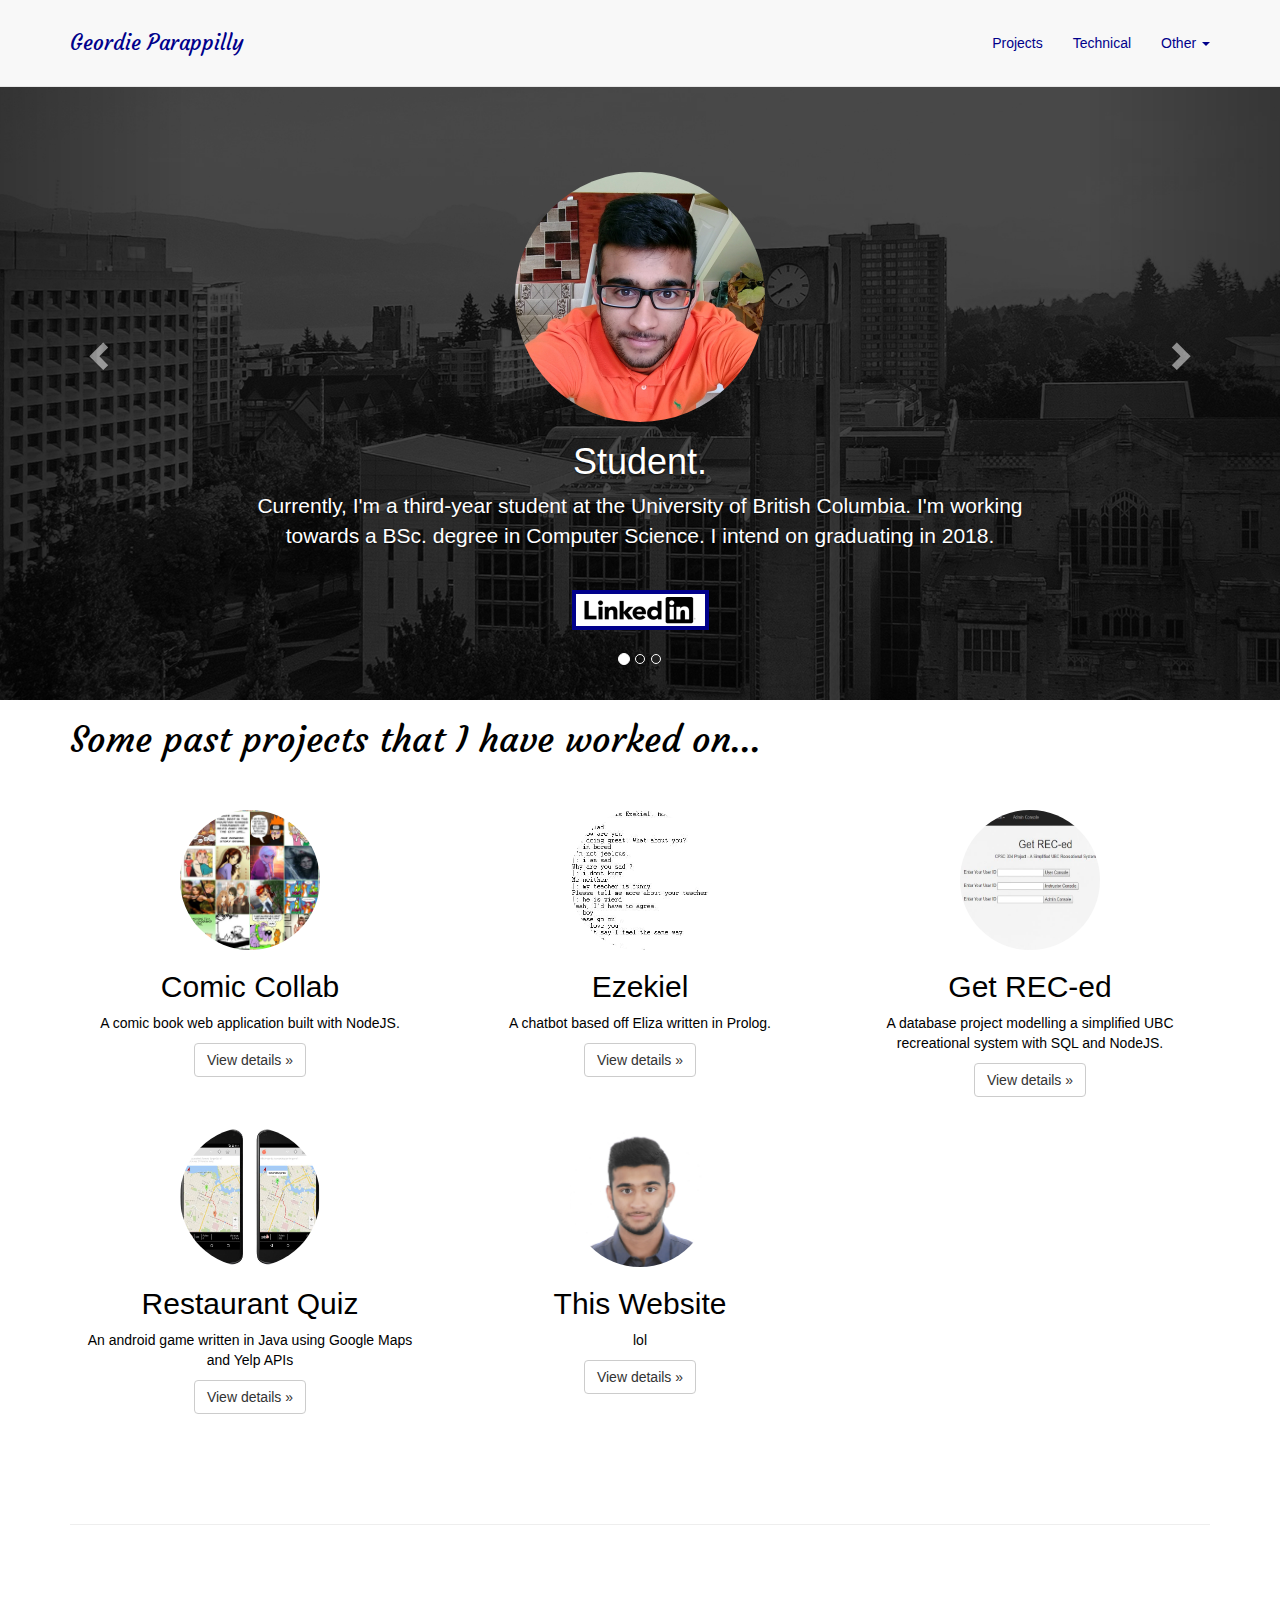
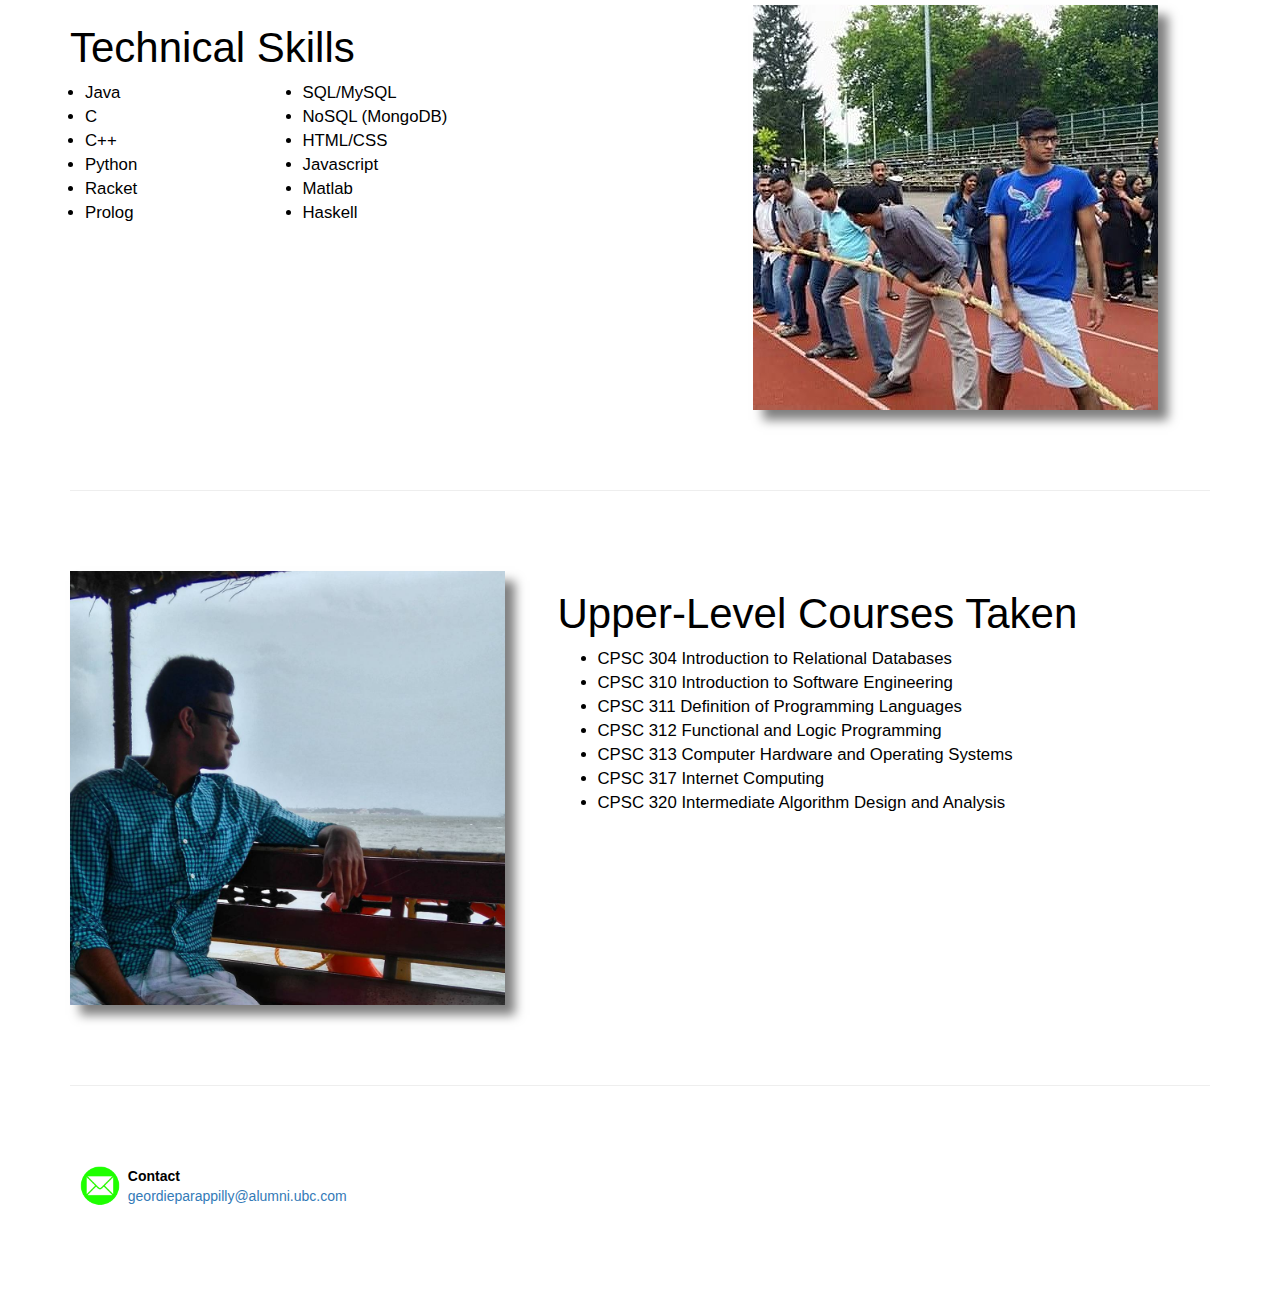
==== index.html @ 0adcd452 "done" ====
<!DOCTYPE html>
<html lang="en">

<head>
  <meta charset="utf-8">
  <meta http-equiv="X-UA-Compatible" content="IE=edge">
  <meta name="viewport" content="width=device-width, initial-scale=1">
  <!-- The above 3 meta tags *must* come first in the head; any other head content must come *after* these tags -->
  <meta name="description" content="">
  <meta name="author" content="">
  <link rel="icon" href="pictures/untitled.ico">

  <!--fonts-->
  <link href="https://fonts.googleapis.com/css?family=Courgette" rel="stylesheet">

  <title>Geordie Parappilly</title>

  <!-- Bootstrap core CSS -->
  <link href="css/bootstrap.min.css" rel="stylesheet">


  <!-- IE10 viewport hack for Surface/desktop Windows 8 bug -->
  <link href="css/ie10-viewport-bug-workaround.css" rel="stylesheet">

  <!-- HTML5 shim and Respond.js for IE8 support of HTML5 elements and media queries -->
  <!--[if lt IE 9]>
      <script src="https://oss.maxcdn.com/html5shiv/3.7.3/html5shiv.min.js"></script>
      <script src="https://oss.maxcdn.com/respond/1.4.2/respond.min.js"></script>
    <![endif]-->

  <!-- Custom styles for this template -->
  <link href="carousel.css" rel="stylesheet">

  <!-- Custom CSS scrolling-->
  <link href="css/scrolling-nav.css" rel="stylesheet">


</head>
<!-- NAVBAR
================================================== -->

<body id="page-top" data-spy="scroll" data-target=".navbar-fixed-top">

  <nav class="navbar navbar-default navbar-fixed-top" role="navigation">
    <div class="container">
      <div class="navbar-header page-scroll">
        <button type="button" class="navbar-toggle" data-toggle="collapse" data-target=".navbar-ex1-collapse">
        <span class="icon-bar"></span>
        <span class="icon-bar"></span>
        <span class="icon-bar"></span> 
      </button>
        <a class="navbar-brand page-scroll" href="#page-top" style="font-size: 1.5em; color: #00008B;font-family: 'Courgette', cursive;">Geordie Parappilly</a>
      </div>

      <!-- Collect the nav links, forms, and other content for toggling -->
      <div class="collapse navbar-collapse navbar-ex1-collapse" id="myNavbar">
        <ul class="nav navbar-nav navbar-right">
          <!-- Hidden li included to remove active class from about link when scrolled up past about section -->
          <li class="hidden">
            <a class="page-scroll" href="#page-top"></a>
          </li>

          <li><a style="color: #00008B;" class="page-scroll" href="#projects">Projects</a></li>
          <li><a style="color: #00008B;" class="page-scroll" href="#technical">Technical</a></li>
          <!--<li><a class="page-scroll" href="#contact">Contact</a></li>-->
          <li class="dropdown">
            <a href="#" style="color: #00008B;" class="dropdown-toggle" data-toggle="dropdown" role="button" aria-haspopup="true" aria-expanded="false">Other <span class="caret"></span></a>
            <ul class="dropdown-menu">
              <li><a href="blog.html">Blog</a></li>
              <li><a href="blog.html">Gallery</a></li>
            </ul>
          </li>
        </ul>
      </div>
    </div>
  </nav>




  <!-- Carousel
    ================================================== -->
  <div id="myCarousel" class="carousel slide" data-ride="carousel" data-interval="10000">
    <!-- Indicators -->
    <ol class="carousel-indicators">
      <li data-target="#myCarousel" data-slide-to="0" class="active"></li>
      <li data-target="#myCarousel" data-slide-to="1"></li>
      <li data-target="#myCarousel" data-slide-to="2"></li>
    </ol>
    <div class="carousel-inner" role="listbox">
      <div class="item active">
        <img class="first-slide" src="pictures/ubc.jpg" alt="First slide" style="width: 100%; height: auto;">
        <div class="container">
          <div class="carousel-caption">
            <img class="img-circle" src="pictures/geordie.jpg"  width="250" height="250">
            <h1>Student.</h1>
            <p> Currently, I'm a third-year student at the University of British Columbia. I'm working towards a BSc. degree
              in Computer Science. I intend on graduating in 2018.</p>
            <br>
            <p>
              <a href="https://ca.linkedin.com/pub/geordie-parappilly/66/46/41">

                <img src="pictures/linkedin.png" width="auto" height="40" border="0" style="border: 4px solid #00008B;" alt="View Geordie Parappilly's profile on LinkedIn">

              </a>
            </p>
          </div>
        </div>
      </div>
      <div class="item">
        <img class="second-slide" src="pictures/programming.jpg" alt="Second slide" style="width: auto; height: auto;">
        <div class="container">
          <div class="carousel-caption">
            <img class="img-circle" src="pictures/geordie1.jpg"  width="250" height="250">
            <h1>Developer</h1>
            <p>As a major in Computer Science, I love to solve problems through code. I enjoy the many challenges and obstacles
              that come with programming.
            </p>
            <br>
            <p>
              <a href="https://github.com/gparappilly" role="button">
                <img src="pictures/GitHub_Logo.png" width="auto" height="40" style="border: 4px solid #00008B;">
              </a>
            </p>
          </div>
        </div>
      </div>
      <div class="item">
        <img class="third-slide" src="pictures/blackmamba.jpg" alt="Third slide" style="width: auto; height: auto;">
        <div class="container">
          <div class="carousel-caption">
            <img class="img-circle" src="pictures/snowboard.jpg"  width="250" height="250">
            <h1>Sports Fanatic.</h1>
            <p>I enjoy sports. Period. Whether it be kicking a ball on the field, playing fantasy basketball or even staying
              up late night to watch cricket, I gain a real sense of enjoyment from all types of competition. If you ever
              need someone to join your fantasy pool or your rec-team, don't hesitate to contact me. (Note: I might take
              your money in fantasy).
            </p>
            <br>
          </div>
        </div>
      </div>
    </div>
    <a class="left carousel-control" href="#myCarousel" role="button" data-slide="prev">
      <span class="glyphicon glyphicon-chevron-left" aria-hidden="true"></span>
      <span class="sr-only">Previous</span>
    </a>
    <a class="right carousel-control" href="#myCarousel" role="button" data-slide="next">
      <span class="glyphicon glyphicon-chevron-right" aria-hidden="true"></span>
      <span class="sr-only">Next</span>
    </a>
  </div>
  <!-- /.carousel -->


  <!-- Marketing messaging and featurettes
    ================================================== -->
  <!-- Wrap the rest of the page in another container to center all the content. -->
  <div class="container marketing">

    <section id="projects" class="projects-section">
      <h1 style="font-family: 'Courgette';">Some past projects that I have worked on... </h1>
      <br><br>
      <!-- Three columns of text below the carousel -->
      <div class="row">
        <div class="col-lg-4 col-md-4">
          <a href="http://comiccollab.heroku.com/"><img class="img-circle" src="pictures/comiccollab.jpg" width="140" height="140"></a>
          <h2>Comic Collab</h2>
          <p>A comic book web application built with NodeJS.</p>
          <p><a class="btn btn-default" href="https://github.com/gparappilly/Comic-Collab" role="button">View details &raquo;</a></p>
        </div>
        <!-- /.col-lg-4 -->
        <div class="col-lg-4 col-md-4">
          <img class="img-circle" src="pictures/ezekiel.jpg" width="140" height="140">
          <h2>Ezekiel</h2>
          <p>A chatbot based off Eliza written in Prolog.</p>
          <p><a class="btn btn-default" href="https://github.com/gparappilly/ezekiel" role="button">View details &raquo;</a></p>
        </div>
        <!-- /.col-lg-4 -->
        <div class="col-lg-4 col-md-4">
          <a href="http://cpsc304.herokuapp.com/"><img class="img-circle" src="pictures/cpsc304.jpg" width="140" height="140"></a>
          <h2>Get REC-ed</h2>
          <p>A database project modelling a simplified UBC recreational system with SQL and NodeJS. </p>
          <p><a class="btn btn-default" href="https://github.com/gparappilly/CPSC304Project" role="button">View details &raquo;</a></p>
        </div>
        <!-- /.col-lg-4 -->
      </div>

      <!-- second row -->
      <div class="row">
        <div class="col-lg-4 col-md-4">
          <img class="img-circle" src="pictures/restaurantquiz.jpg" width="140" height="140">
          <h2>Restaurant Quiz</h2>
          <p>An android game written in Java using Google Maps and Yelp APIs</p>
          <p><a class="btn btn-default" href="https://github.com/gparappilly/RestaurantQuiz" role="button">View details &raquo;</a></p>
        </div>
        <!-- /.col-lg-4 -->
        <div class="col-lg-4 col-md-4">
          <a href="#"><img class="img-circle" src="pictures/squareportrait.jpeg" width="140" height="140"></a>
          <h2>This Website</h2>
          <p>lol</p>
          <p><a class="btn btn-default" href="https://github.com/gparappilly/gparappilly.github.io" role="button">View details &raquo;</a></p>
        </div>
      </div>
      <!-- /.row -->
    </section>
    <!-- START THE FEATURETTES -->
    <section id="technical" class="technical-section">
      <hr class="featurette-divider">


      <div class="row featurette">
        <div class="col-md-7">
          <h2 style="font-size: 3em;">Technical Skills</h2>
          <div class="col-md-4" <ul style="font-size: 1.2em;">
            <li>Java</li>
            <li>C</li>
            <li>C++</li>
            <li>Python</li>
            <li>Racket</li>
            <li>Prolog</li>
            </ul>
          </div>
          <div class="col-md-4" <ul style="font-size: 1.2em;">
            <li>SQL/MySQL</li>
            <li>NoSQL (MongoDB)</li>
            <li>HTML/CSS</li>
            <li>Javascript</li>
            <li>Matlab</li>
            <li>Haskell</li>
            </ul>
          </div>
        </div>
        <div class="col-md-5">
          <img src="pictures/vadamvali.jpg" style="max-width:95%; box-shadow: 10px 10px 10px 0px rgba(0,0,0,0.5);">
        </div>
      </div>

      <hr class="featurette-divider">

      <div class="row featurette">
        <div class="col-md-7 col-md-push-5">
          <h2 style="font-size: 3em;">Upper-Level Courses Taken</h2>

          <ul style="font-size: 1.2em;">
            <li>CPSC 304 Introduction to Relational Databases</li>
            <li>CPSC 310 Introduction to Software Engineering</li>
            <li>CPSC 311 Definition of Programming Languages</li>
            <li>CPSC 312 Functional and Logic Programming</li>
            <li>CPSC 313 Computer Hardware and Operating Systems</li>
            <li>CPSC 317 Internet Computing</li>
            <li>CPSC 320 Intermediate Algorithm Design and Analysis</li>
          </ul>

        </div>
        <div class="col-md-5 col-md-pull-7">
          <img src="pictures/boatcruise.jpg" style="max-width:95%; box-shadow: 10px 10px 10px 0px rgba(0,0,0,0.5);">
        </div>
      </div>
    </section>


    <hr class="featurette-divider">

    <!--
    <section id="contact">
      <div class="row featurette">
        <div class="col-md-7">
          <h2 style="font-size: 3.5em;">Contact <span class="text-muted"></span></h2>
          <p class="lead">geordie.p@hotmail.com</p>
          <p class="lead">(778) 388-9598</p>

        </div>
        <div class="col-md-5">
          <img src="pictures/views.jpg" width="400">
        </div>
      </div>

      <hr class="featurette-divider">
    </section>

-->
    <!-- /END THE FEATURETTES -->


    <!-- FOOTER -->
    <footer>
      <p><img src="pictures/email.png" width="40" style="float: left;margin: 0 0 10px 10px;"><b>&nbsp Contact</b><br />
        &nbsp&nbsp<a href="mailto:geordieparappilly@alumni.ubc.com">geordieparappilly@alumni.ubc.com</a></p>


      <br>
      <br>
      <br>
      <br>
    </footer>

  </div>
  <!-- /.container -->


  <!-- Bootstrap core JavaScript
    ================================================== -->
  <!-- Placed at the end of the document so the pages load faster -->
  <script src="https://ajax.googleapis.com/ajax/libs/jquery/1.12.4/jquery.min.js"></script>
  <script>window.jQuery || document.write('<script src="../../assets/js/vendor/jquery.min.js"><\/script>')</script>
  <script src="js/bootstrap.min.js"></script>
  <!-- Just to make our placeholder images work. Don't actually copy the next line! -->
  <script src="js/holder.min.js"></script>
  <!-- IE10 viewport hack for Surface/desktop Windows 8 bug -->
  <script src="../../assets/js/ie10-viewport-bug-workaround.js"></script>

  <!-- jQuery -->
  <script src="js/jquery.js"></script>
  <!-- Scrolling Nav JavaScript -->
  <script src="js/jquery.easing.min.js"></script>
  <script src="js/scrolling-nav.js"></script>

</body>

</html>
---- css/ie10-viewport-bug-workaround.css ----
/*!
 * IE10 viewport hack for Surface/desktop Windows 8 bug
 * Copyright 2014-2015 Twitter, Inc.
 * Licensed under MIT (https://github.com/twbs/bootstrap/blob/master/LICENSE)
 */

/*
 * See the Getting Started docs for more information:
 * http://getbootstrap.com/getting-started/#support-ie10-width
 */
@-ms-viewport     { width: device-width; }
@-o-viewport      { width: device-width; }
@viewport         { width: device-width; }
---- carousel.css ----
/* GLOBAL STYLES
-------------------------------------------------- */
/* Padding below the footer and lighter body text */

body {
  padding-bottom: 40px;
  color: #000000;
}


/* CUSTOMIZE THE NAVBAR
-------------------------------------------------- */

/* Special class on .container surrounding .navbar, used for positioning it into place. */
.navbar-wrapper {
  position: absolute;
  top: 0;
  right: 0;
  left: 0;
  z-index: 20;
}

/* Flip around the padding for proper display in narrow viewports */
.navbar-wrapper > .container {
  padding-right: 0;
  padding-left: 0;
}
.navbar-wrapper .navbar {
  padding-right: 15px;
  padding-left: 15px;
}
.navbar-wrapper .navbar .container {
  width: auto;
}


/* CUSTOMIZE THE CAROUSEL
-------------------------------------------------- */

/* Carousel base class */
.carousel {
  height: 700px;
  margin-bottom: 0px;
}
/* Since positioning the image, we need to help out the caption */
.carousel-caption {
  z-index: 10;
}

/* Declare heights because of positioning of img element */
.carousel .item {
  height: 700px;
  background-color: #000000;
}
.carousel-inner > .item > img {
  position: absolute;
  top: 0;
  left: 0;
  min-width: 100%;
  height: 500px;
}


/* MARKETING CONTENT
-------------------------------------------------- */

/* Center align the text within the three columns below the carousel */
.marketing .col-lg-4 {
  margin-bottom: 20px;
  text-align: center;
}
.marketing h2 {
  font-weight: normal;
}
.marketing .col-lg-4 p {
  margin-right: 10px;
  margin-left: 10px;
}


/* Featurettes
------------------------- */

.featurette-divider {
  margin: 80px 0; /* Space out the Bootstrap <hr> more */
}

/* Thin out the marketing headings */
.featurette-heading {
  font-weight: 300;
  line-height: 1;
  letter-spacing: -1px;
}


/* RESPONSIVE CSS
-------------------------------------------------- */

@media (min-width: 768px) {
  /* Navbar positioning foo */
  .navbar-wrapper {
    margin-top: 20px;
  }
  .navbar-wrapper .container {
    padding-right: 15px;
    padding-left: 15px;
  }
  .navbar-wrapper .navbar {
    padding-right: 0;
    padding-left: 0;
  }

  /* The navbar becomes detached from the top, so we round the corners */
  .navbar-wrapper .navbar {
    border-radius: 4px;
  }

  /* Bump up size of carousel content */
  .carousel-caption p {
    margin-bottom: 20px;
    font-size: 21px;
    line-height: 1.4;
  }

  .featurette-heading {
    font-size: 50px;
  }
}

@media (min-width: 992px) {
  .featurette-heading {
    margin-top: 120px;
  }
}
---- css/scrolling-nav.css ----
/*!
 * Start Bootstrap - Scrolling Nav (http://startbootstrap.com/)
 * Copyright 2013-2016 Start Bootstrap
 * Licensed under MIT (https://github.com/BlackrockDigital/startbootstrap/blob/gh-pages/LICENSE)
 */

body {
    width: 100%;
    height: 100%;
}

html {
    width: 100%;
    height: 100%;
}

@media(min-width:767px) {
    .navbar {
        padding: 18px 0;
        -webkit-transition: background .5s ease-in-out,padding .5s ease-in-out;
        -moz-transition: background .5s ease-in-out,padding .5s ease-in-out;
        transition: background .5s ease-in-out,padding .5s ease-in-out;
    }

    .top-nav-collapse {
        padding: 0;
    }
}

/* Demo Sections - You can use these as guides or delete them - the scroller will work with any sort of height, fixed, undefined, or percentage based.
The padding is very important to make sure the scrollspy picks up the right area when scrolled to. Adjust the margin and padding of sections and children 
of those sections to manage the look and feel of the site. */

.intro-section {
    height: 100%;
    padding-top: 150px;
    text-align: center;
    background: #fff;
}

.about-section {
    height: 100%;
    padding-top: 150px;
    text-align: center;
    background: #eee;
}

.services-section {
    height: 100%;
    padding-top: 150px;
    text-align: center;
    background: #fff;
}

.contact-section {
    height: 100%;
    padding-top: 150px;
    text-align: center;
    background: #eee;
}
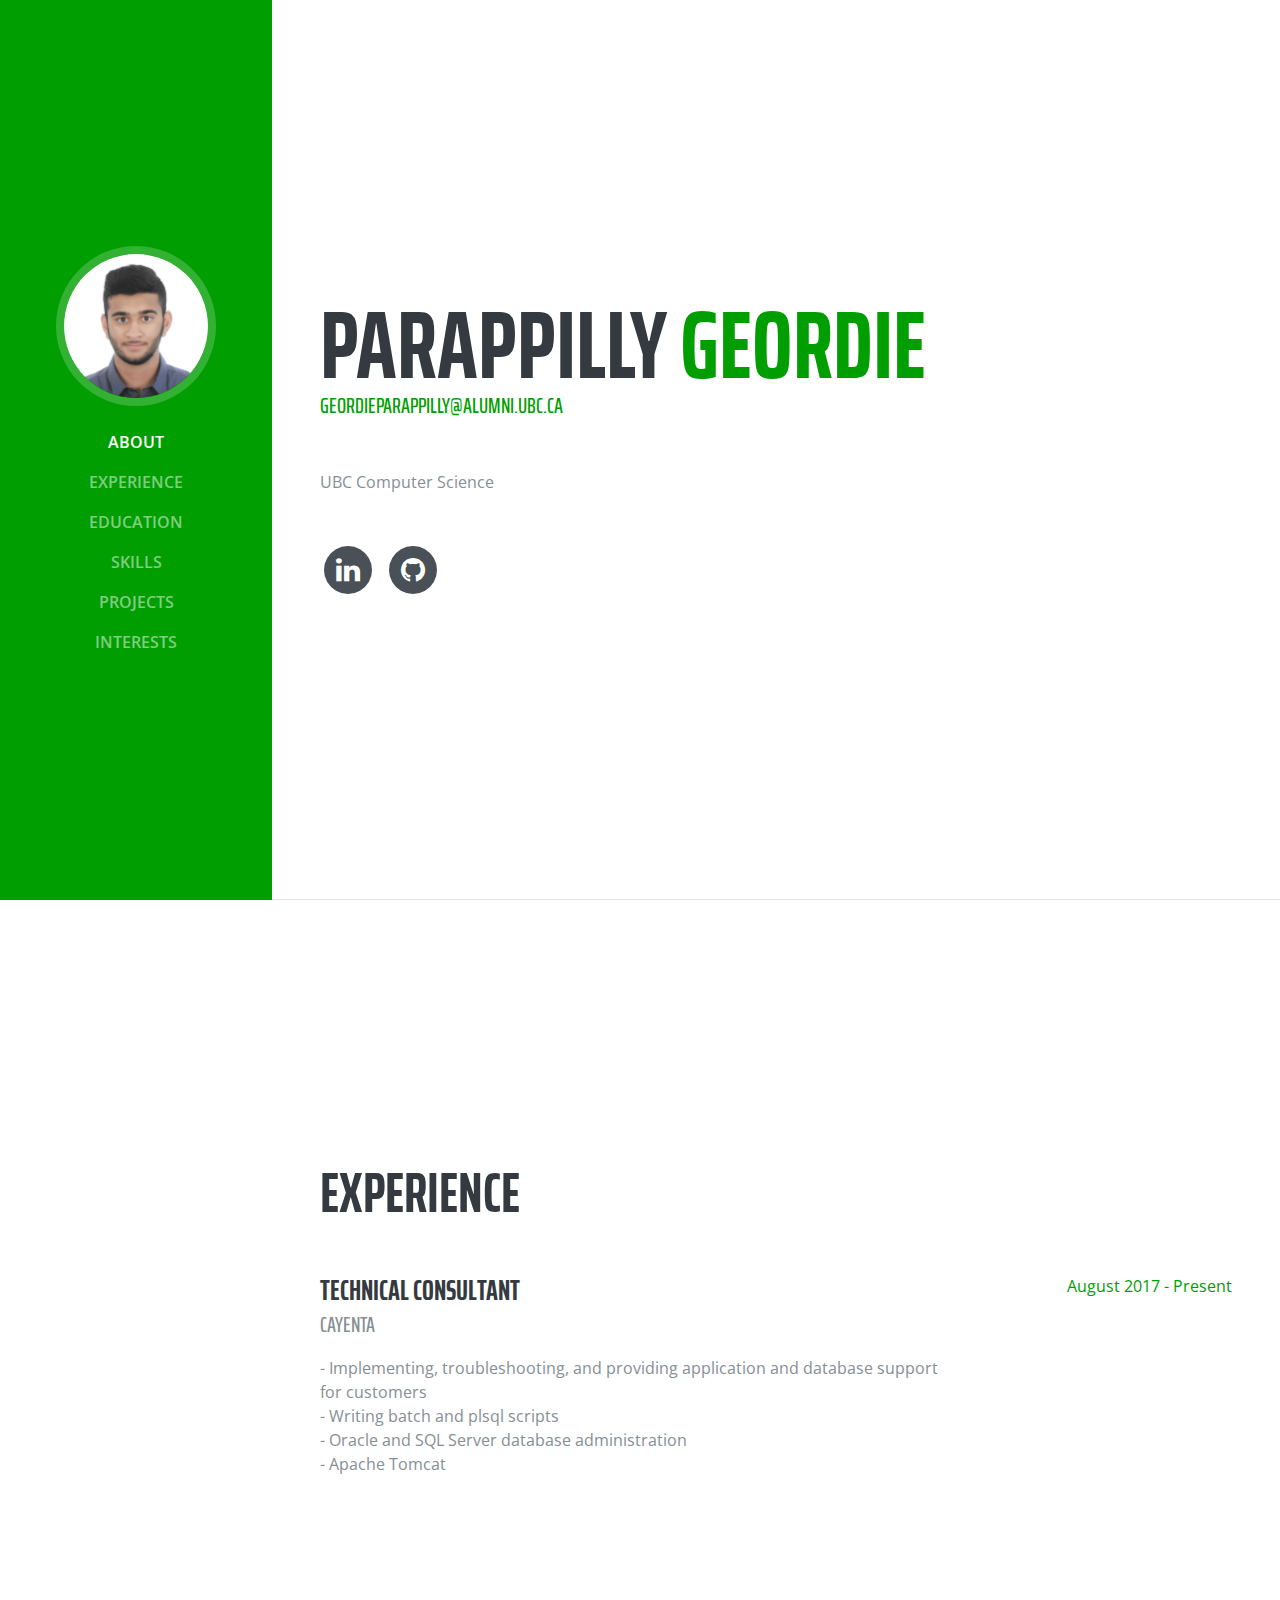
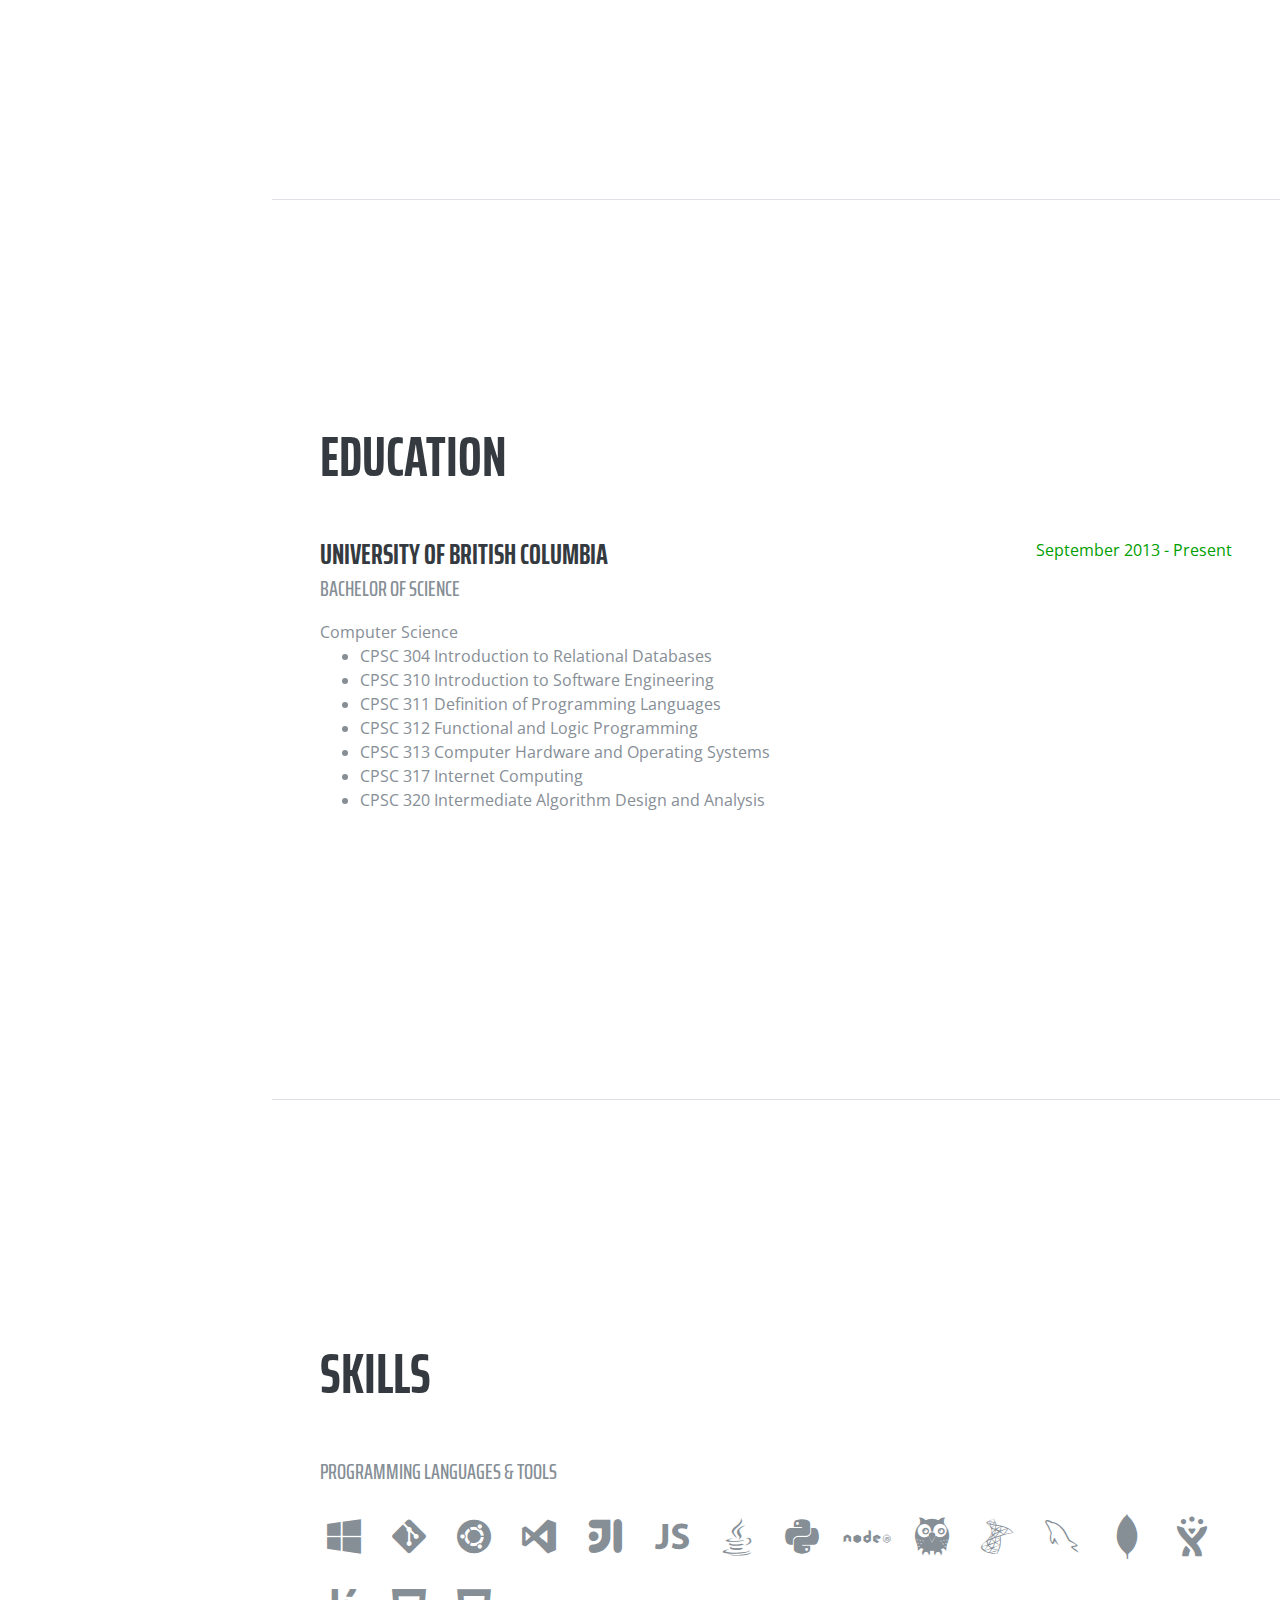
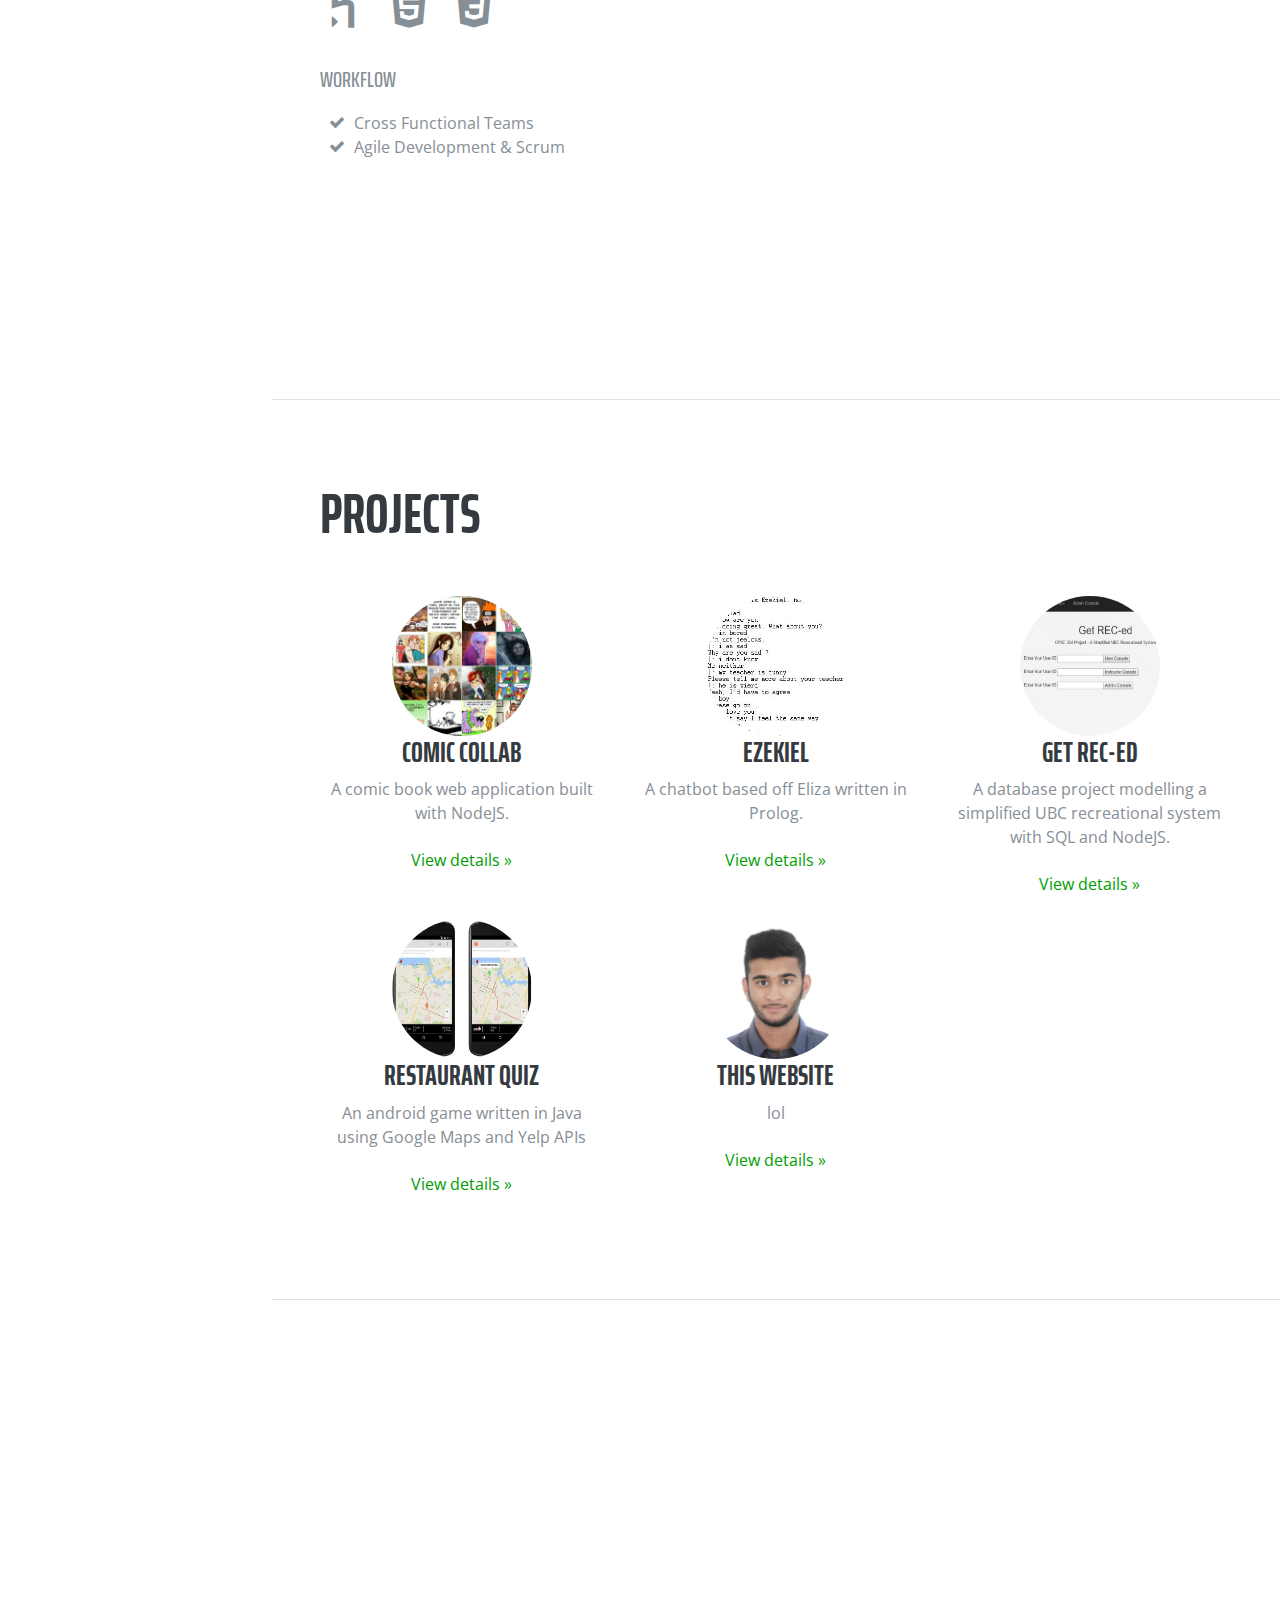
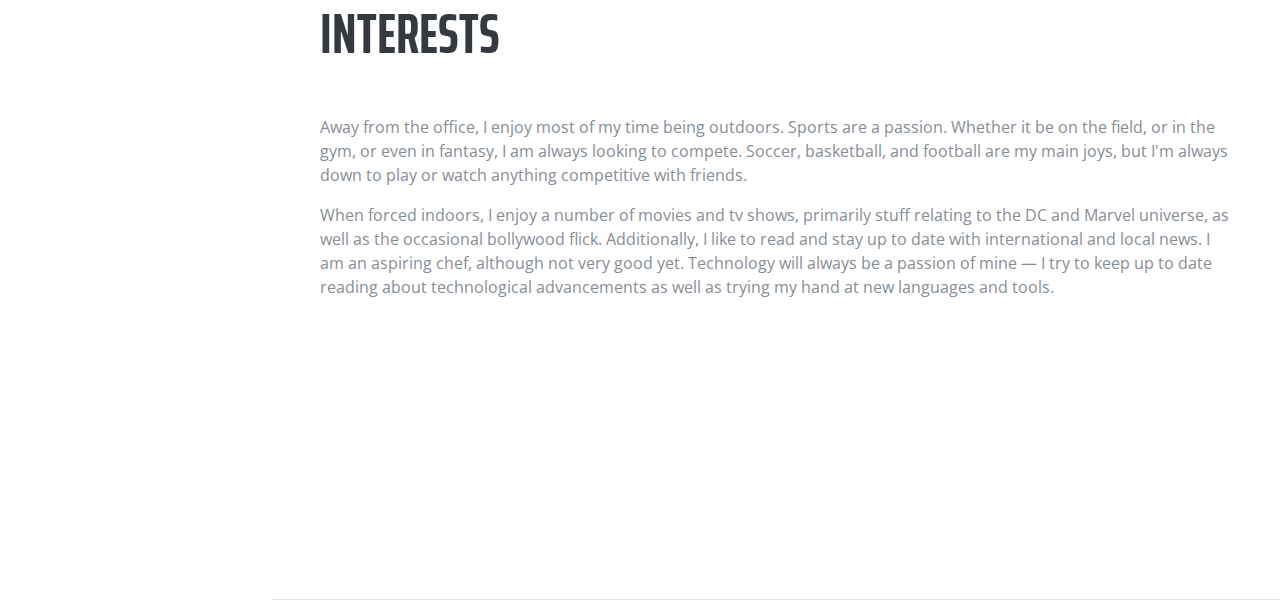
==== commit 06b3a87e: "test" ====
--- a/index.html
+++ b/index.html
@@ -1,321 +1,287 @@
 <!DOCTYPE html>
 <html lang="en">
 
-<head>
-  <meta charset="utf-8">
-  <meta http-equiv="X-UA-Compatible" content="IE=edge">
-  <meta name="viewport" content="width=device-width, initial-scale=1">
-  <!-- The above 3 meta tags *must* come first in the head; any other head content must come *after* these tags -->
-  <meta name="description" content="">
-  <meta name="author" content="">
-  <link rel="icon" href="pictures/untitled.ico">
-
-  <!--fonts-->
-  <link href="https://fonts.googleapis.com/css?family=Courgette" rel="stylesheet">
-
-  <title>Geordie Parappilly</title>
-
-  <!-- Bootstrap core CSS -->
-  <link href="css/bootstrap.min.css" rel="stylesheet">
-
-
-  <!-- IE10 viewport hack for Surface/desktop Windows 8 bug -->
-  <link href="css/ie10-viewport-bug-workaround.css" rel="stylesheet">
-
-  <!-- HTML5 shim and Respond.js for IE8 support of HTML5 elements and media queries -->
-  <!--[if lt IE 9]>
-      <script src="https://oss.maxcdn.com/html5shiv/3.7.3/html5shiv.min.js"></script>
-      <script src="https://oss.maxcdn.com/respond/1.4.2/respond.min.js"></script>
-    <![endif]-->
-
-  <!-- Custom styles for this template -->
-  <link href="carousel.css" rel="stylesheet">
-
-  <!-- Custom CSS scrolling-->
-  <link href="css/scrolling-nav.css" rel="stylesheet">
-
-
-</head>
-<!-- NAVBAR
-================================================== -->
-
-<body id="page-top" data-spy="scroll" data-target=".navbar-fixed-top">
-
-  <nav class="navbar navbar-default navbar-fixed-top" role="navigation">
-    <div class="container">
-      <div class="navbar-header page-scroll">
-        <button type="button" class="navbar-toggle" data-toggle="collapse" data-target=".navbar-ex1-collapse">
-        <span class="icon-bar"></span>
-        <span class="icon-bar"></span>
-        <span class="icon-bar"></span> 
+  <head>
+
+    <meta charset="utf-8">
+    <meta name="viewport" content="width=device-width, initial-scale=1, shrink-to-fit=no">
+    <meta name="description" content="">
+    <meta name="author" content="">
+
+    <title>Geordie Parappilly</title>
+
+    <!-- Bootstrap core CSS -->
+    <link href="vendor/bootstrap/css/bootstrap.min.css" rel="stylesheet">
+
+    <!-- Custom fonts for this template -->
+    <link href="https://fonts.googleapis.com/css?family=Saira+Extra+Condensed:100,200,300,400,500,600,700,800,900" rel="stylesheet">
+    <link href="https://fonts.googleapis.com/css?family=Open+Sans:300,300i,400,400i,600,600i,700,700i,800,800i" rel="stylesheet">
+    <link href="vendor/font-awesome/css/font-awesome.min.css" rel="stylesheet">
+    <link href="vendor/devicons/css/devicons.min.css" rel="stylesheet">
+    <link href="vendor/simple-line-icons/css/simple-line-icons.css" rel="stylesheet">
+
+    <!-- Custom styles for this template -->
+    <link href="css/resume.min.css" rel="stylesheet">
+
+  </head>
+
+  <body id="page-top">
+
+    <nav class="navbar navbar-expand-lg navbar-dark bg-primary fixed-top" id="sideNav">
+      <a class="navbar-brand js-scroll-trigger" href="#page-top">
+        <span class="d-block d-lg-none">Geordie Parappilly</span>
+        <span class="d-none d-lg-block">
+          <img class="img-fluid img-profile rounded-circle mx-auto mb-2" src="pictures/squareportrait.jpeg" alt="">
+        </span>
+      </a>
+      <button class="navbar-toggler" type="button" data-toggle="collapse" data-target="#navbarSupportedContent" aria-controls="navbarSupportedContent" aria-expanded="false" aria-label="Toggle navigation">
+        <span class="navbar-toggler-icon"></span>
       </button>
-        <a class="navbar-brand page-scroll" href="#page-top" style="font-size: 1.5em; color: #00008B;font-family: 'Courgette', cursive;">Geordie Parappilly</a>
-      </div>
-
-      <!-- Collect the nav links, forms, and other content for toggling -->
-      <div class="collapse navbar-collapse navbar-ex1-collapse" id="myNavbar">
-        <ul class="nav navbar-nav navbar-right">
-          <!-- Hidden li included to remove active class from about link when scrolled up past about section -->
-          <li class="hidden">
-            <a class="page-scroll" href="#page-top"></a>
-          </li>
-
-          <li><a style="color: #00008B;" class="page-scroll" href="#projects">Projects</a></li>
-          <li><a style="color: #00008B;" class="page-scroll" href="#technical">Technical</a></li>
-          <!--<li><a class="page-scroll" href="#contact">Contact</a></li>-->
-          <li class="dropdown">
-            <a href="#" style="color: #00008B;" class="dropdown-toggle" data-toggle="dropdown" role="button" aria-haspopup="true" aria-expanded="false">Other <span class="caret"></span></a>
-            <ul class="dropdown-menu">
-              <li><a href="blog.html">Blog</a></li>
-              <li><a href="blog.html">Gallery</a></li>
-            </ul>
+      <div class="collapse navbar-collapse" id="navbarSupportedContent">
+        <ul class="navbar-nav">
+          <li class="nav-item">
+            <a class="nav-link js-scroll-trigger" href="#about">About</a>
+          </li>
+          <li class="nav-item">
+            <a class="nav-link js-scroll-trigger" href="#experience">Experience</a>
+          </li>
+          <li class="nav-item">
+            <a class="nav-link js-scroll-trigger" href="#education">Education</a>
+          </li>
+          <li class="nav-item">
+            <a class="nav-link js-scroll-trigger" href="#skills">Skills</a>
+          </li>
+          <li class="nav-item">
+              <a class="nav-link js-scroll-trigger" href="#projects">Projects</a>
+            </li>
+          <li class="nav-item">
+            <a class="nav-link js-scroll-trigger" href="#interests">Interests</a>
           </li>
         </ul>
       </div>
+    </nav>
+
+    <div class="container-fluid p-0">
+
+      <section class="resume-section p-3 p-lg-5 d-flex d-column" id="about">
+        <div class="my-auto">
+          <h1 class="mb-0">Parappilly
+            <span class="text-primary">Geordie</span>
+          </h1>
+          <div class="subheading mb-5">
+            <a href="mailto:geordieparappilly@alumni.ubc.ca">geordieparappilly@alumni.ubc.ca</a>
+          </div>
+          <p class="mb-5">UBC Computer Science</p>
+          <ul class="list-inline list-social-icons mb-0">
+            <li class="list-inline-item">
+              <a href="https://www.linkedin.com/in/geordie-parappilly-04104666">
+                <span class="fa-stack fa-lg">
+                  <i class="fa fa-circle fa-stack-2x"></i>
+                  <i class="fa fa-linkedin fa-stack-1x fa-inverse"></i>
+                </span>
+              </a>
+            </li>
+            <li class="list-inline-item">
+              <a href="https://github.com/gparappilly">
+                <span class="fa-stack fa-lg">
+                  <i class="fa fa-circle fa-stack-2x"></i>
+                  <i class="fa fa-github fa-stack-1x fa-inverse"></i>
+                </span>
+              </a>
+            </li>
+          </ul>
+        </div>
+      </section>
+
+      <section class="resume-section p-3 p-lg-5 d-flex flex-column" id="experience">
+        <div class="my-auto">
+          <h2 class="mb-5">Experience</h2>
+
+          <div class="resume-item d-flex flex-column flex-md-row mb-5">
+            <div class="resume-content mr-auto">
+              <h3 class="mb-0">Technical Consultant</h3>
+              <div class="subheading mb-3">Cayenta</div>
+              <p> - Implementing, troubleshooting, and providing application and database support for customers
+                <br> - Writing batch and plsql scripts
+                <br> - Oracle and SQL Server database administration
+                <br> - Apache Tomcat
+                <br> 
+                </p>
+            </div>
+            <div class="resume-date text-md-right">
+              <span class="text-primary">August 2017 - Present</span>
+            </div>
+          </div>
+
+        </div>
+
+      </section>
+
+      <section class="resume-section p-3 p-lg-5 d-flex flex-column" id="education">
+        <div class="my-auto">
+          <h2 class="mb-5">Education</h2>
+
+          <div class="resume-item d-flex flex-column flex-md-row mb-5">
+            <div class="resume-content mr-auto">
+              <h3 class="mb-0">University of British Columbia</h3>
+              <div class="subheading mb-3">Bachelor of Science</div>
+              Computer Science
+                  <ul>
+                      <li>CPSC 304 Introduction to Relational Databases</li>
+                      <li>CPSC 310 Introduction to Software Engineering</li>
+                      <li>CPSC 311 Definition of Programming Languages</li>
+                      <li>CPSC 312 Functional and Logic Programming</li>
+                      <li>CPSC 313 Computer Hardware and Operating Systems</li>
+                      <li>CPSC 317 Internet Computing</li>
+                      <li>CPSC 320 Intermediate Algorithm Design and Analysis</li>
+                    </ul>
+            </div>
+            <div class="resume-date text-md-right">
+              <span class="text-primary">September 2013 - Present</span>
+            </div>
+          </div>
+
+        </div>
+      </section>
+
+      <section class="resume-section p-3 p-lg-5 d-flex flex-column" id="skills">
+        <div class="my-auto">
+          <h2 class="mb-5">Skills</h2>
+
+          <div class="subheading mb-3">Programming Languages &amp; Tools</div>
+          <ul class="list-inline list-icons">
+            <li class="list-inline-item">
+              <i class="devicons devicons-windows"></i>
+            </li>
+            <li class="list-inline-item">
+              <i class="devicons devicons-git"></i>
+            </li>
+            <li class="list-inline-item">
+                <i class="devicons devicons-ubuntu"></i>
+            </li>
+            <li class="list-inline-item">
+                <i class="devicons devicons-visualstudio"></i>
+            </li>
+            <li class="list-inline-item">
+                <i class="devicons devicons-intellij"></i>
+            </li>
+            <li class="list-inline-item">
+              <i class="devicons devicons-javascript"></i>
+            </li>
+            <li class="list-inline-item">
+                <i class="devicons devicons-java"></i>
+              </li>
+            <li class="list-inline-item">
+              <i class="devicons devicons-python"></i>
+            </li>
+            <li class="list-inline-item">
+                <i class="devicons devicons-nodejs"></i>
+            </li>
+            <li class="list-inline-item">
+                <i class="devicons devicons-prolog"></i>
+              </li>
+              <li class="list-inline-item">
+                  <i class="devicons devicons-msql_server"></i>
+                </li>
+            <li class="list-inline-item">
+              <i class="devicons devicons-mysql"></i>
+            </li>
+            <li class="list-inline-item">
+              <i class="devicons devicons-mongodb"></i>
+            </li>
+            <li class="list-inline-item">
+              <i class="devicons devicons-jira"></i>
+            </li>
+            <li class="list-inline-item">
+              <i class="devicons devicons-heroku"></i>
+            </li>
+            <li class="list-inline-item">
+                <i class="devicons devicons-html5"></i>
+              </li>
+              <li class="list-inline-item">
+                  <i class="devicons devicons-css3"></i>
+                </li>
+          </ul>
+
+          <div class="subheading mb-3">Workflow</div>
+          <ul class="fa-ul mb-0">
+            <li>
+              <i class="fa-li fa fa-check"></i>
+              Cross Functional Teams</li>
+            <li>
+              <i class="fa-li fa fa-check"></i>
+              Agile Development &amp; Scrum</li>
+          </ul>
+        </div>
+      </section>
+
+      <section class="resume-section p-3 p-lg-5 d-flex flex-column" id="projects">
+          <div class="my-auto">
+            <h2 class="mb-5">Projects</h2>
+            <div class="row">
+                <div class="col-lg-4" align="center">
+                  <a href="http://comiccollab.heroku.com/"><img class="rounded-circle" src="pictures/comiccollab.jpg" width="140" height="140"></a>
+                  <h3>Comic Collab</h3>
+                  <p>A comic book web application built with NodeJS.</p>
+                  <p><a class="btn btn-default" href="https://github.com/gparappilly/Comic-Collab" role="button">View details &raquo;</a></p>
+                </div>
+
+                <div class="col-lg-4" align="center">
+                  <img class="rounded-circle" src="pictures/ezekiel.jpg" width="140" height="140">
+                  <h3>Ezekiel</h3>
+                  <p>A chatbot based off Eliza written in Prolog.</p>
+                  <p><a class="btn btn-default" href="https://github.com/gparappilly/ezekiel" role="button">View details &raquo;</a></p>
+                </div>
+
+                <div class="col-lg-4" align="center">
+                  <a href="http://cpsc304.herokuapp.com/"><img class="rounded-circle" src="pictures/cpsc304.jpg" width="140" height="140"></a>
+                  <h3>Get REC-ed</h3>
+                  <p>A database project modelling a simplified UBC recreational system with SQL and NodeJS. </p>
+                  <p><a class="btn btn-default" href="https://github.com/gparappilly/CPSC304Project" role="button">View details &raquo;</a></p>
+                </div>
+              </div>
+
+              <div class="row">
+                  <div class="col-lg-4" align="center">
+                    <img class="rounded-circle" src="pictures/restaurantquiz.jpg" width="140" height="140">
+                    <h3>Restaurant Quiz</h3>
+                    <p>An android game written in Java using Google Maps and Yelp APIs</p>
+                    <p><a class="btn btn-default" href="https://github.com/gparappilly/RestaurantQuiz" role="button">View details &raquo;</a></p>
+                  </div>
+                  <!-- /.col-lg-4 -->
+                  <div class="col-lg-4" align="center">
+                    <a href="#"><img class="rounded-circle" src="pictures/squareportrait.jpeg" width="140" height="140"></a>
+                    <h3>This Website</h3>
+                    <p>lol</p>
+                    <p><a class="btn btn-default" href="https://github.com/gparappilly/gparappilly.github.io" role="button">View details &raquo;</a></p>
+                  </div>
+                </div>
+
+
+          </div>
+        </section>
+      
+      <section class="resume-section p-3 p-lg-5 d-flex flex-column" id="interests">
+        <div class="my-auto">
+          <h2 class="mb-5">Interests</h2>
+          <p>Away from the office, I enjoy most of my time being outdoors. Sports are a passion. Whether it be on the field, or in the gym, or even in fantasy, I am always looking to compete. Soccer, basketball, and football are my main joys, but I'm always down to play or watch anything competitive with friends.</p>
+          <p class="mb-0">When forced indoors, I enjoy a number of movies and tv shows, primarily stuff relating to the DC and Marvel universe, as well as the occasional bollywood flick. Additionally, I like to read and stay up to date with international and local news. I am an aspiring chef, although not very good yet. Technology will always be a passion of mine — I try to keep up to date reading about technological advancements as well as trying my hand at new languages and tools.</p>
+        </div>
+      </section>
+
+
     </div>
-  </nav>
-
-
-
-
-  <!-- Carousel
-    ================================================== -->
-  <div id="myCarousel" class="carousel slide" data-ride="carousel" data-interval="10000">
-    <!-- Indicators -->
-    <ol class="carousel-indicators">
-      <li data-target="#myCarousel" data-slide-to="0" class="active"></li>
-      <li data-target="#myCarousel" data-slide-to="1"></li>
-      <li data-target="#myCarousel" data-slide-to="2"></li>
-    </ol>
-    <div class="carousel-inner" role="listbox">
-      <div class="item active">
-        <img class="first-slide" src="pictures/ubc.jpg" alt="First slide" style="width: 100%; height: auto;">
-        <div class="container">
-          <div class="carousel-caption">
-            <img class="img-circle" src="pictures/geordie.jpg"  width="250" height="250">
-            <h1>Student.</h1>
-            <p> Currently, I'm a third-year student at the University of British Columbia. I'm working towards a BSc. degree
-              in Computer Science. I intend on graduating in 2018.</p>
-            <br>
-            <p>
-              <a href="https://ca.linkedin.com/pub/geordie-parappilly/66/46/41">
-
-                <img src="pictures/linkedin.png" width="auto" height="40" border="0" style="border: 4px solid #00008B;" alt="View Geordie Parappilly's profile on LinkedIn">
-
-              </a>
-            </p>
-          </div>
-        </div>
-      </div>
-      <div class="item">
-        <img class="second-slide" src="pictures/programming.jpg" alt="Second slide" style="width: auto; height: auto;">
-        <div class="container">
-          <div class="carousel-caption">
-            <img class="img-circle" src="pictures/geordie1.jpg"  width="250" height="250">
-            <h1>Developer</h1>
-            <p>As a major in Computer Science, I love to solve problems through code. I enjoy the many challenges and obstacles
-              that come with programming.
-            </p>
-            <br>
-            <p>
-              <a href="https://github.com/gparappilly" role="button">
-                <img src="pictures/GitHub_Logo.png" width="auto" height="40" style="border: 4px solid #00008B;">
-              </a>
-            </p>
-          </div>
-        </div>
-      </div>
-      <div class="item">
-        <img class="third-slide" src="pictures/blackmamba.jpg" alt="Third slide" style="width: auto; height: auto;">
-        <div class="container">
-          <div class="carousel-caption">
-            <img class="img-circle" src="pictures/snowboard.jpg"  width="250" height="250">
-            <h1>Sports Fanatic.</h1>
-            <p>I enjoy sports. Period. Whether it be kicking a ball on the field, playing fantasy basketball or even staying
-              up late night to watch cricket, I gain a real sense of enjoyment from all types of competition. If you ever
-              need someone to join your fantasy pool or your rec-team, don't hesitate to contact me. (Note: I might take
-              your money in fantasy).
-            </p>
-            <br>
-          </div>
-        </div>
-      </div>
-    </div>
-    <a class="left carousel-control" href="#myCarousel" role="button" data-slide="prev">
-      <span class="glyphicon glyphicon-chevron-left" aria-hidden="true"></span>
-      <span class="sr-only">Previous</span>
-    </a>
-    <a class="right carousel-control" href="#myCarousel" role="button" data-slide="next">
-      <span class="glyphicon glyphicon-chevron-right" aria-hidden="true"></span>
-      <span class="sr-only">Next</span>
-    </a>
-  </div>
-  <!-- /.carousel -->
-
-
-  <!-- Marketing messaging and featurettes
-    ================================================== -->
-  <!-- Wrap the rest of the page in another container to center all the content. -->
-  <div class="container marketing">
-
-    <section id="projects" class="projects-section">
-      <h1 style="font-family: 'Courgette';">Some past projects that I have worked on... </h1>
-      <br><br>
-      <!-- Three columns of text below the carousel -->
-      <div class="row">
-        <div class="col-lg-4 col-md-4">
-          <a href="http://comiccollab.heroku.com/"><img class="img-circle" src="pictures/comiccollab.jpg" width="140" height="140"></a>
-          <h2>Comic Collab</h2>
-          <p>A comic book web application built with NodeJS.</p>
-          <p><a class="btn btn-default" href="https://github.com/gparappilly/Comic-Collab" role="button">View details &raquo;</a></p>
-        </div>
-        <!-- /.col-lg-4 -->
-        <div class="col-lg-4 col-md-4">
-          <img class="img-circle" src="pictures/ezekiel.jpg" width="140" height="140">
-          <h2>Ezekiel</h2>
-          <p>A chatbot based off Eliza written in Prolog.</p>
-          <p><a class="btn btn-default" href="https://github.com/gparappilly/ezekiel" role="button">View details &raquo;</a></p>
-        </div>
-        <!-- /.col-lg-4 -->
-        <div class="col-lg-4 col-md-4">
-          <a href="http://cpsc304.herokuapp.com/"><img class="img-circle" src="pictures/cpsc304.jpg" width="140" height="140"></a>
-          <h2>Get REC-ed</h2>
-          <p>A database project modelling a simplified UBC recreational system with SQL and NodeJS. </p>
-          <p><a class="btn btn-default" href="https://github.com/gparappilly/CPSC304Project" role="button">View details &raquo;</a></p>
-        </div>
-        <!-- /.col-lg-4 -->
-      </div>
-
-      <!-- second row -->
-      <div class="row">
-        <div class="col-lg-4 col-md-4">
-          <img class="img-circle" src="pictures/restaurantquiz.jpg" width="140" height="140">
-          <h2>Restaurant Quiz</h2>
-          <p>An android game written in Java using Google Maps and Yelp APIs</p>
-          <p><a class="btn btn-default" href="https://github.com/gparappilly/RestaurantQuiz" role="button">View details &raquo;</a></p>
-        </div>
-        <!-- /.col-lg-4 -->
-        <div class="col-lg-4 col-md-4">
-          <a href="#"><img class="img-circle" src="pictures/squareportrait.jpeg" width="140" height="140"></a>
-          <h2>This Website</h2>
-          <p>lol</p>
-          <p><a class="btn btn-default" href="https://github.com/gparappilly/gparappilly.github.io" role="button">View details &raquo;</a></p>
-        </div>
-      </div>
-      <!-- /.row -->
-    </section>
-    <!-- START THE FEATURETTES -->
-    <section id="technical" class="technical-section">
-      <hr class="featurette-divider">
-
-
-      <div class="row featurette">
-        <div class="col-md-7">
-          <h2 style="font-size: 3em;">Technical Skills</h2>
-          <div class="col-md-4" <ul style="font-size: 1.2em;">
-            <li>Java</li>
-            <li>C</li>
-            <li>C++</li>
-            <li>Python</li>
-            <li>Racket</li>
-            <li>Prolog</li>
-            </ul>
-          </div>
-          <div class="col-md-4" <ul style="font-size: 1.2em;">
-            <li>SQL/MySQL</li>
-            <li>NoSQL (MongoDB)</li>
-            <li>HTML/CSS</li>
-            <li>Javascript</li>
-            <li>Matlab</li>
-            <li>Haskell</li>
-            </ul>
-          </div>
-        </div>
-        <div class="col-md-5">
-          <img src="pictures/vadamvali.jpg" style="max-width:95%; box-shadow: 10px 10px 10px 0px rgba(0,0,0,0.5);">
-        </div>
-      </div>
-
-      <hr class="featurette-divider">
-
-      <div class="row featurette">
-        <div class="col-md-7 col-md-push-5">
-          <h2 style="font-size: 3em;">Upper-Level Courses Taken</h2>
-
-          <ul style="font-size: 1.2em;">
-            <li>CPSC 304 Introduction to Relational Databases</li>
-            <li>CPSC 310 Introduction to Software Engineering</li>
-            <li>CPSC 311 Definition of Programming Languages</li>
-            <li>CPSC 312 Functional and Logic Programming</li>
-            <li>CPSC 313 Computer Hardware and Operating Systems</li>
-            <li>CPSC 317 Internet Computing</li>
-            <li>CPSC 320 Intermediate Algorithm Design and Analysis</li>
-          </ul>
-
-        </div>
-        <div class="col-md-5 col-md-pull-7">
-          <img src="pictures/boatcruise.jpg" style="max-width:95%; box-shadow: 10px 10px 10px 0px rgba(0,0,0,0.5);">
-        </div>
-      </div>
-    </section>
-
-
-    <hr class="featurette-divider">
-
-    <!--
-    <section id="contact">
-      <div class="row featurette">
-        <div class="col-md-7">
-          <h2 style="font-size: 3.5em;">Contact <span class="text-muted"></span></h2>
-          <p class="lead">geordie.p@hotmail.com</p>
-          <p class="lead">(778) 388-9598</p>
-
-        </div>
-        <div class="col-md-5">
-          <img src="pictures/views.jpg" width="400">
-        </div>
-      </div>
-
-      <hr class="featurette-divider">
-    </section>
-
--->
-    <!-- /END THE FEATURETTES -->
-
-
-    <!-- FOOTER -->
-    <footer>
-      <p><img src="pictures/email.png" width="40" style="float: left;margin: 0 0 10px 10px;"><b>&nbsp Contact</b><br />
-        &nbsp&nbsp<a href="mailto:geordieparappilly@alumni.ubc.com">geordieparappilly@alumni.ubc.com</a></p>
-
-
-      <br>
-      <br>
-      <br>
-      <br>
-    </footer>
-
-  </div>
-  <!-- /.container -->
-
-
-  <!-- Bootstrap core JavaScript
-    ================================================== -->
-  <!-- Placed at the end of the document so the pages load faster -->
-  <script src="https://ajax.googleapis.com/ajax/libs/jquery/1.12.4/jquery.min.js"></script>
-  <script>window.jQuery || document.write('<script src="../../assets/js/vendor/jquery.min.js"><\/script>')</script>
-  <script src="js/bootstrap.min.js"></script>
-  <!-- Just to make our placeholder images work. Don't actually copy the next line! -->
-  <script src="js/holder.min.js"></script>
-  <!-- IE10 viewport hack for Surface/desktop Windows 8 bug -->
-  <script src="../../assets/js/ie10-viewport-bug-workaround.js"></script>
-
-  <!-- jQuery -->
-  <script src="js/jquery.js"></script>
-  <!-- Scrolling Nav JavaScript -->
-  <script src="js/jquery.easing.min.js"></script>
-  <script src="js/scrolling-nav.js"></script>
-
-</body>
-
-</html>+
+    <!-- Bootstrap core JavaScript -->
+    <script src="vendor/jquery/jquery.min.js"></script>
+    <script src="vendor/bootstrap/js/bootstrap.bundle.min.js"></script>
+
+    <!-- Plugin JavaScript -->
+    <script src="vendor/jquery-easing/jquery.easing.min.js"></script>
+
+    <!-- Custom scripts for this template -->
+    <script src="js/resume.min.js"></script>
+
+  </body>
+
+</html>
--- a/vendor/devicons/css/devicons.min.css
+++ b/vendor/devicons/css/devicons.min.css
@@ -0,0 +1,4 @@
+/*!
+ *  Devicons 1.8.0 made by Theodore Vorillas / http://vorillaz.com 
+ */
+@font-face{font-family:devicons;src:url(../fonts/devicons.eot?xqxft6);src:url(../fonts/devicons.eot?#iefixxqxft6) format("embedded-opentype"),url(../fonts/devicons.woff?xqxft6) format("woff"),url(../fonts/devicons.ttf?xqxft6) format("truetype"),url(../fonts/devicons.svg?xqxft6#devicons) format("svg");font-weight:400;font-style:normal}.devicons{font-family:devicons;speak:none;font-style:normal;font-weight:400;font-variant:normal;text-transform:none;line-height:1;-webkit-font-smoothing:antialiased;-moz-osx-font-smoothing:grayscale}.devicons-git:before{content:"\e602"}.devicons-git_compare:before{content:"\e628"}.devicons-git_branch:before{content:"\e625"}.devicons-git_commit:before{content:"\e629"}.devicons-git_pull_request:before{content:"\e626"}.devicons-git_merge:before{content:"\e627"}.devicons-bitbucket:before{content:"\e603"}.devicons-github_alt:before{content:"\e608"}.devicons-github_badge:before{content:"\e609"}.devicons-github:before{content:"\e60a"}.devicons-github_full:before{content:"\e617"}.devicons-java:before{content:"\e638"}.devicons-ruby:before{content:"\e639"}.devicons-scala:before{content:"\e637"}.devicons-python:before{content:"\e63c"}.devicons-go:before{content:"\e624"}.devicons-ruby_on_rails:before{content:"\e63b"}.devicons-django:before{content:"\e61d"}.devicons-markdown:before{content:"\e63e"}.devicons-php:before{content:"\e63d"}.devicons-mysql:before{content:"\e604"}.devicons-streamline:before{content:"\e605"}.devicons-database:before{content:"\e606"}.devicons-laravel:before{content:"\e63f"}.devicons-javascript:before{content:"\e64e"}.devicons-angular:before{content:"\e653"}.devicons-backbone:before{content:"\e652"}.devicons-coffeescript:before{content:"\e651"}.devicons-jquery:before{content:"\e650"}.devicons-modernizr:before{content:"\e620"}.devicons-jquery_ui:before{content:"\e654"}.devicons-ember:before{content:"\e61b"}.devicons-dojo:before{content:"\e61c"}.devicons-nodejs:before{content:"\e619"}.devicons-nodejs_small:before{content:"\e618"}.devicons-javascript_shield:before{content:"\e64f"}.devicons-bootstrap:before{content:"\e647"}.devicons-sass:before{content:"\e64b"}.devicons-css3_full:before{content:"\e64a"}.devicons-css3:before{content:"\e649"}.devicons-html5:before{content:"\e636"}.devicons-html5_multimedia:before{content:"\e632"}.devicons-html5_device_access:before{content:"\e633"}.devicons-html5_3d_effects:before{content:"\e635"}.devicons-html5_connectivity:before{content:"\e634"}.devicons-ghost_small:before{content:"\e614"}.devicons-ghost:before{content:"\e61f"}.devicons-magento:before{content:"\e640"}.devicons-joomla:before{content:"\e641"}.devicons-jekyll_small:before{content:"\e60d"}.devicons-drupal:before{content:"\e642"}.devicons-wordpress:before{content:"\e60b"}.devicons-grunt:before{content:"\e64c"}.devicons-bower:before{content:"\e64d"}.devicons-npm:before{content:"\e61e"}.devicons-yahoo_small:before{content:"\e62b"}.devicons-yahoo:before{content:"\e615"}.devicons-bing_small:before{content:"\e600"}.devicons-windows:before{content:"\e60f"}.devicons-linux:before{content:"\e612"}.devicons-ubuntu:before{content:"\e63a"}.devicons-android:before{content:"\e60e"}.devicons-apple:before{content:"\e611"}.devicons-appstore:before{content:"\e613"}.devicons-phonegap:before{content:"\e630"}.devicons-blackberry:before{content:"\e623"}.devicons-stackoverflow:before{content:"\e610"}.devicons-techcrunch:before{content:"\e62c"}.devicons-codrops:before{content:"\e62f"}.devicons-css_tricks:before{content:"\e601"}.devicons-smashing_magazine:before{content:"\e62d"}.devicons-netmagazine:before{content:"\e62e"}.devicons-codepen:before{content:"\e616"}.devicons-cssdeck:before{content:"\e62a"}.devicons-hackernews:before{content:"\e61a"}.devicons-dropbox:before{content:"\e607"}.devicons-google_drive:before{content:"\e631"}.devicons-visualstudio:before{content:"\e60c"}.devicons-unity_small:before{content:"\e621"}.devicons-raspberry_pi:before{content:"\e622"}.devicons-chrome:before{content:"\e643"}.devicons-ie:before{content:"\e644"}.devicons-firefox:before{content:"\e645"}.devicons-opera:before{content:"\e646"}.devicons-safari:before{content:"\e648"}.devicons-swift:before{content:"\e655"}.devicons-symfony:before{content:"\e656"}.devicons-symfony_badge:before{content:"\e657"}.devicons-less:before{content:"\e658"}.devicons-stylus:before{content:"\e659"}.devicons-trello:before{content:"\e65a"}.devicons-atlassian:before{content:"\e65b"}.devicons-jira:before{content:"\e65c"}.devicons-envato:before{content:"\e65d"}.devicons-snap_svg:before{content:"\e65e"}.devicons-raphael:before{content:"\e65f"}.devicons-google_analytics:before{content:"\e660"}.devicons-compass:before{content:"\e661"}.devicons-onedrive:before{content:"\e662"}.devicons-gulp:before{content:"\e663"}.devicons-atom:before{content:"\e664"}.devicons-cisco:before{content:"\e665"}.devicons-nancy:before{content:"\e666"}.devicons-clojure:before{content:"\e668"}.devicons-clojure_alt:before{content:"\e66a"}.devicons-perl:before{content:"\e669"}.devicons-celluloid:before{content:"\e66b"}.devicons-w3c:before{content:"\e66c"}.devicons-redis:before{content:"\e66d"}.devicons-postgresql:before{content:"\e66e"}.devicons-webplatform:before{content:"\e66f"}.devicons-jenkins:before{content:"\e667"}.devicons-requirejs:before{content:"\e670"}.devicons-opensource:before{content:"\e671"}.devicons-typo3:before{content:"\e672"}.devicons-uikit:before{content:"\e673"}.devicons-doctrine:before{content:"\e674"}.devicons-groovy:before{content:"\e675"}.devicons-nginx:before{content:"\e676"}.devicons-haskell:before{content:"\e677"}.devicons-zend:before{content:"\e678"}.devicons-gnu:before{content:"\e679"}.devicons-yeoman:before{content:"\e67a"}.devicons-heroku:before{content:"\e67b"}.devicons-debian:before{content:"\e67d"}.devicons-travis:before{content:"\e67e"}.devicons-dotnet:before{content:"\e67f"}.devicons-codeigniter:before{content:"\e680"}.devicons-javascript_badge:before{content:"\e681"}.devicons-yii:before{content:"\e682"}.devicons-msql_server:before{content:"\e67c"}.devicons-composer:before{content:"\e683"}.devicons-krakenjs_badge:before{content:"\e684"}.devicons-krakenjs:before{content:"\e685"}.devicons-mozilla:before{content:"\e686"}.devicons-firebase:before{content:"\e687"}.devicons-sizzlejs:before{content:"\e688"}.devicons-creativecommons:before{content:"\e689"}.devicons-creativecommons_badge:before{content:"\e68a"}.devicons-mitlicence:before{content:"\e68b"}.devicons-senchatouch:before{content:"\e68c"}.devicons-bugsense:before{content:"\e68d"}.devicons-extjs:before{content:"\e68e"}.devicons-mootools_badge:before{content:"\e68f"}.devicons-mootools:before{content:"\e690"}.devicons-ruby_rough:before{content:"\e691"}.devicons-komodo:before{content:"\e692"}.devicons-coda:before{content:"\e693"}.devicons-bintray:before{content:"\e694"}.devicons-terminal:before{content:"\e695"}.devicons-code:before{content:"\e696"}.devicons-responsive:before{content:"\e697"}.devicons-dart:before{content:"\e698"}.devicons-aptana:before{content:"\e699"}.devicons-mailchimp:before{content:"\e69a"}.devicons-netbeans:before{content:"\e69b"}.devicons-dreamweaver:before{content:"\e69c"}.devicons-brackets:before{content:"\e69d"}.devicons-eclipse:before{content:"\e69e"}.devicons-cloud9:before{content:"\e69f"}.devicons-scrum:before{content:"\e6a0"}.devicons-prolog:before{content:"\e6a1"}.devicons-terminal_badge:before{content:"\e6a2"}.devicons-code_badge:before{content:"\e6a3"}.devicons-mongodb:before{content:"\e6a4"}.devicons-meteor:before{content:"\e6a5"}.devicons-meteorfull:before{content:"\e6a6"}.devicons-fsharp:before{content:"\e6a7"}.devicons-rust:before{content:"\e6a8"}.devicons-ionic:before{content:"\e6a9"}.devicons-sublime:before{content:"\e6aa"}.devicons-appcelerator:before{content:"\e6ab"}.devicons-asterisk:before{content:"\e6ac"}.devicons-aws:before{content:"\e6ad"}.devicons-digital-ocean:before{content:"\e6ae"}.devicons-dlang:before{content:"\e6af"}.devicons-docker:before{content:"\e6b0"}.devicons-erlang:before{content:"\e6b1"}.devicons-google-cloud-platform:before{content:"\e6b2"}.devicons-grails:before{content:"\e6b3"}.devicons-illustrator:before{content:"\e6b4"}.devicons-intellij:before{content:"\e6b5"}.devicons-materializecss:before{content:"\e6b6"}.devicons-openshift:before{content:"\e6b7"}.devicons-photoshop:before{content:"\e6b8"}.devicons-rackspace:before{content:"\e6b9"}.devicons-react:before{content:"\e6ba"}.devicons-redhat:before{content:"\e6bb"}.devicons-scriptcs:before{content:"\e6bc"}.devicons-sqllite:before{content:"\e6c4"}.devicons-vim:before{content:"\e6c5"}--- a/vendor/simple-line-icons/css/simple-line-icons.css
+++ b/vendor/simple-line-icons/css/simple-line-icons.css
@@ -0,0 +1,778 @@
+@font-face {
+  font-family: 'simple-line-icons';
+  src: url('../fonts/Simple-Line-Icons.eot?v=2.4.0');
+  src: url('../fonts/Simple-Line-Icons.eot?v=2.4.0#iefix') format('embedded-opentype'), url('../fonts/Simple-Line-Icons.woff2?v=2.4.0') format('woff2'), url('../fonts/Simple-Line-Icons.ttf?v=2.4.0') format('truetype'), url('../fonts/Simple-Line-Icons.woff?v=2.4.0') format('woff'), url('../fonts/Simple-Line-Icons.svg?v=2.4.0#simple-line-icons') format('svg');
+  font-weight: normal;
+  font-style: normal;
+}
+/*
+ Use the following CSS code if you want to have a class per icon.
+ Instead of a list of all class selectors, you can use the generic [class*="icon-"] selector, but it's slower:
+*/
+.icon-user,
+.icon-people,
+.icon-user-female,
+.icon-user-follow,
+.icon-user-following,
+.icon-user-unfollow,
+.icon-login,
+.icon-logout,
+.icon-emotsmile,
+.icon-phone,
+.icon-call-end,
+.icon-call-in,
+.icon-call-out,
+.icon-map,
+.icon-location-pin,
+.icon-direction,
+.icon-directions,
+.icon-compass,
+.icon-layers,
+.icon-menu,
+.icon-list,
+.icon-options-vertical,
+.icon-options,
+.icon-arrow-down,
+.icon-arrow-left,
+.icon-arrow-right,
+.icon-arrow-up,
+.icon-arrow-up-circle,
+.icon-arrow-left-circle,
+.icon-arrow-right-circle,
+.icon-arrow-down-circle,
+.icon-check,
+.icon-clock,
+.icon-plus,
+.icon-minus,
+.icon-close,
+.icon-event,
+.icon-exclamation,
+.icon-organization,
+.icon-trophy,
+.icon-screen-smartphone,
+.icon-screen-desktop,
+.icon-plane,
+.icon-notebook,
+.icon-mustache,
+.icon-mouse,
+.icon-magnet,
+.icon-energy,
+.icon-disc,
+.icon-cursor,
+.icon-cursor-move,
+.icon-crop,
+.icon-chemistry,
+.icon-speedometer,
+.icon-shield,
+.icon-screen-tablet,
+.icon-magic-wand,
+.icon-hourglass,
+.icon-graduation,
+.icon-ghost,
+.icon-game-controller,
+.icon-fire,
+.icon-eyeglass,
+.icon-envelope-open,
+.icon-envelope-letter,
+.icon-bell,
+.icon-badge,
+.icon-anchor,
+.icon-wallet,
+.icon-vector,
+.icon-speech,
+.icon-puzzle,
+.icon-printer,
+.icon-present,
+.icon-playlist,
+.icon-pin,
+.icon-picture,
+.icon-handbag,
+.icon-globe-alt,
+.icon-globe,
+.icon-folder-alt,
+.icon-folder,
+.icon-film,
+.icon-feed,
+.icon-drop,
+.icon-drawer,
+.icon-docs,
+.icon-doc,
+.icon-diamond,
+.icon-cup,
+.icon-calculator,
+.icon-bubbles,
+.icon-briefcase,
+.icon-book-open,
+.icon-basket-loaded,
+.icon-basket,
+.icon-bag,
+.icon-action-undo,
+.icon-action-redo,
+.icon-wrench,
+.icon-umbrella,
+.icon-trash,
+.icon-tag,
+.icon-support,
+.icon-frame,
+.icon-size-fullscreen,
+.icon-size-actual,
+.icon-shuffle,
+.icon-share-alt,
+.icon-share,
+.icon-rocket,
+.icon-question,
+.icon-pie-chart,
+.icon-pencil,
+.icon-note,
+.icon-loop,
+.icon-home,
+.icon-grid,
+.icon-graph,
+.icon-microphone,
+.icon-music-tone-alt,
+.icon-music-tone,
+.icon-earphones-alt,
+.icon-earphones,
+.icon-equalizer,
+.icon-like,
+.icon-dislike,
+.icon-control-start,
+.icon-control-rewind,
+.icon-control-play,
+.icon-control-pause,
+.icon-control-forward,
+.icon-control-end,
+.icon-volume-1,
+.icon-volume-2,
+.icon-volume-off,
+.icon-calendar,
+.icon-bulb,
+.icon-chart,
+.icon-ban,
+.icon-bubble,
+.icon-camrecorder,
+.icon-camera,
+.icon-cloud-download,
+.icon-cloud-upload,
+.icon-envelope,
+.icon-eye,
+.icon-flag,
+.icon-heart,
+.icon-info,
+.icon-key,
+.icon-link,
+.icon-lock,
+.icon-lock-open,
+.icon-magnifier,
+.icon-magnifier-add,
+.icon-magnifier-remove,
+.icon-paper-clip,
+.icon-paper-plane,
+.icon-power,
+.icon-refresh,
+.icon-reload,
+.icon-settings,
+.icon-star,
+.icon-symbol-female,
+.icon-symbol-male,
+.icon-target,
+.icon-credit-card,
+.icon-paypal,
+.icon-social-tumblr,
+.icon-social-twitter,
+.icon-social-facebook,
+.icon-social-instagram,
+.icon-social-linkedin,
+.icon-social-pinterest,
+.icon-social-github,
+.icon-social-google,
+.icon-social-reddit,
+.icon-social-skype,
+.icon-social-dribbble,
+.icon-social-behance,
+.icon-social-foursqare,
+.icon-social-soundcloud,
+.icon-social-spotify,
+.icon-social-stumbleupon,
+.icon-social-youtube,
+.icon-social-dropbox,
+.icon-social-vkontakte,
+.icon-social-steam {
+  font-family: 'simple-line-icons';
+  speak: none;
+  font-style: normal;
+  font-weight: normal;
+  font-variant: normal;
+  text-transform: none;
+  line-height: 1;
+  /* Better Font Rendering =========== */
+  -webkit-font-smoothing: antialiased;
+  -moz-osx-font-smoothing: grayscale;
+}
+.icon-user:before {
+  content: "\e005";
+}
+.icon-people:before {
+  content: "\e001";
+}
+.icon-user-female:before {
+  content: "\e000";
+}
+.icon-user-follow:before {
+  content: "\e002";
+}
+.icon-user-following:before {
+  content: "\e003";
+}
+.icon-user-unfollow:before {
+  content: "\e004";
+}
+.icon-login:before {
+  content: "\e066";
+}
+.icon-logout:before {
+  content: "\e065";
+}
+.icon-emotsmile:before {
+  content: "\e021";
+}
+.icon-phone:before {
+  content: "\e600";
+}
+.icon-call-end:before {
+  content: "\e048";
+}
+.icon-call-in:before {
+  content: "\e047";
+}
+.icon-call-out:before {
+  content: "\e046";
+}
+.icon-map:before {
+  content: "\e033";
+}
+.icon-location-pin:before {
+  content: "\e096";
+}
+.icon-direction:before {
+  content: "\e042";
+}
+.icon-directions:before {
+  content: "\e041";
+}
+.icon-compass:before {
+  content: "\e045";
+}
+.icon-layers:before {
+  content: "\e034";
+}
+.icon-menu:before {
+  content: "\e601";
+}
+.icon-list:before {
+  content: "\e067";
+}
+.icon-options-vertical:before {
+  content: "\e602";
+}
+.icon-options:before {
+  content: "\e603";
+}
+.icon-arrow-down:before {
+  content: "\e604";
+}
+.icon-arrow-left:before {
+  content: "\e605";
+}
+.icon-arrow-right:before {
+  content: "\e606";
+}
+.icon-arrow-up:before {
+  content: "\e607";
+}
+.icon-arrow-up-circle:before {
+  content: "\e078";
+}
+.icon-arrow-left-circle:before {
+  content: "\e07a";
+}
+.icon-arrow-right-circle:before {
+  content: "\e079";
+}
+.icon-arrow-down-circle:before {
+  content: "\e07b";
+}
+.icon-check:before {
+  content: "\e080";
+}
+.icon-clock:before {
+  content: "\e081";
+}
+.icon-plus:before {
+  content: "\e095";
+}
+.icon-minus:before {
+  content: "\e615";
+}
+.icon-close:before {
+  content: "\e082";
+}
+.icon-event:before {
+  content: "\e619";
+}
+.icon-exclamation:before {
+  content: "\e617";
+}
+.icon-organization:before {
+  content: "\e616";
+}
+.icon-trophy:before {
+  content: "\e006";
+}
+.icon-screen-smartphone:before {
+  content: "\e010";
+}
+.icon-screen-desktop:before {
+  content: "\e011";
+}
+.icon-plane:before {
+  content: "\e012";
+}
+.icon-notebook:before {
+  content: "\e013";
+}
+.icon-mustache:before {
+  content: "\e014";
+}
+.icon-mouse:before {
+  content: "\e015";
+}
+.icon-magnet:before {
+  content: "\e016";
+}
+.icon-energy:before {
+  content: "\e020";
+}
+.icon-disc:before {
+  content: "\e022";
+}
+.icon-cursor:before {
+  content: "\e06e";
+}
+.icon-cursor-move:before {
+  content: "\e023";
+}
+.icon-crop:before {
+  content: "\e024";
+}
+.icon-chemistry:before {
+  content: "\e026";
+}
+.icon-speedometer:before {
+  content: "\e007";
+}
+.icon-shield:before {
+  content: "\e00e";
+}
+.icon-screen-tablet:before {
+  content: "\e00f";
+}
+.icon-magic-wand:before {
+  content: "\e017";
+}
+.icon-hourglass:before {
+  content: "\e018";
+}
+.icon-graduation:before {
+  content: "\e019";
+}
+.icon-ghost:before {
+  content: "\e01a";
+}
+.icon-game-controller:before {
+  content: "\e01b";
+}
+.icon-fire:before {
+  content: "\e01c";
+}
+.icon-eyeglass:before {
+  content: "\e01d";
+}
+.icon-envelope-open:before {
+  content: "\e01e";
+}
+.icon-envelope-letter:before {
+  content: "\e01f";
+}
+.icon-bell:before {
+  content: "\e027";
+}
+.icon-badge:before {
+  content: "\e028";
+}
+.icon-anchor:before {
+  content: "\e029";
+}
+.icon-wallet:before {
+  content: "\e02a";
+}
+.icon-vector:before {
+  content: "\e02b";
+}
+.icon-speech:before {
+  content: "\e02c";
+}
+.icon-puzzle:before {
+  content: "\e02d";
+}
+.icon-printer:before {
+  content: "\e02e";
+}
+.icon-present:before {
+  content: "\e02f";
+}
+.icon-playlist:before {
+  content: "\e030";
+}
+.icon-pin:before {
+  content: "\e031";
+}
+.icon-picture:before {
+  content: "\e032";
+}
+.icon-handbag:before {
+  content: "\e035";
+}
+.icon-globe-alt:before {
+  content: "\e036";
+}
+.icon-globe:before {
+  content: "\e037";
+}
+.icon-folder-alt:before {
+  content: "\e039";
+}
+.icon-folder:before {
+  content: "\e089";
+}
+.icon-film:before {
+  content: "\e03a";
+}
+.icon-feed:before {
+  content: "\e03b";
+}
+.icon-drop:before {
+  content: "\e03e";
+}
+.icon-drawer:before {
+  content: "\e03f";
+}
+.icon-docs:before {
+  content: "\e040";
+}
+.icon-doc:before {
+  content: "\e085";
+}
+.icon-diamond:before {
+  content: "\e043";
+}
+.icon-cup:before {
+  content: "\e044";
+}
+.icon-calculator:before {
+  content: "\e049";
+}
+.icon-bubbles:before {
+  content: "\e04a";
+}
+.icon-briefcase:before {
+  content: "\e04b";
+}
+.icon-book-open:before {
+  content: "\e04c";
+}
+.icon-basket-loaded:before {
+  content: "\e04d";
+}
+.icon-basket:before {
+  content: "\e04e";
+}
+.icon-bag:before {
+  content: "\e04f";
+}
+.icon-action-undo:before {
+  content: "\e050";
+}
+.icon-action-redo:before {
+  content: "\e051";
+}
+.icon-wrench:before {
+  content: "\e052";
+}
+.icon-umbrella:before {
+  content: "\e053";
+}
+.icon-trash:before {
+  content: "\e054";
+}
+.icon-tag:before {
+  content: "\e055";
+}
+.icon-support:before {
+  content: "\e056";
+}
+.icon-frame:before {
+  content: "\e038";
+}
+.icon-size-fullscreen:before {
+  content: "\e057";
+}
+.icon-size-actual:before {
+  content: "\e058";
+}
+.icon-shuffle:before {
+  content: "\e059";
+}
+.icon-share-alt:before {
+  content: "\e05a";
+}
+.icon-share:before {
+  content: "\e05b";
+}
+.icon-rocket:before {
+  content: "\e05c";
+}
+.icon-question:before {
+  content: "\e05d";
+}
+.icon-pie-chart:before {
+  content: "\e05e";
+}
+.icon-pencil:before {
+  content: "\e05f";
+}
+.icon-note:before {
+  content: "\e060";
+}
+.icon-loop:before {
+  content: "\e064";
+}
+.icon-home:before {
+  content: "\e069";
+}
+.icon-grid:before {
+  content: "\e06a";
+}
+.icon-graph:before {
+  content: "\e06b";
+}
+.icon-microphone:before {
+  content: "\e063";
+}
+.icon-music-tone-alt:before {
+  content: "\e061";
+}
+.icon-music-tone:before {
+  content: "\e062";
+}
+.icon-earphones-alt:before {
+  content: "\e03c";
+}
+.icon-earphones:before {
+  content: "\e03d";
+}
+.icon-equalizer:before {
+  content: "\e06c";
+}
+.icon-like:before {
+  content: "\e068";
+}
+.icon-dislike:before {
+  content: "\e06d";
+}
+.icon-control-start:before {
+  content: "\e06f";
+}
+.icon-control-rewind:before {
+  content: "\e070";
+}
+.icon-control-play:before {
+  content: "\e071";
+}
+.icon-control-pause:before {
+  content: "\e072";
+}
+.icon-control-forward:before {
+  content: "\e073";
+}
+.icon-control-end:before {
+  content: "\e074";
+}
+.icon-volume-1:before {
+  content: "\e09f";
+}
+.icon-volume-2:before {
+  content: "\e0a0";
+}
+.icon-volume-off:before {
+  content: "\e0a1";
+}
+.icon-calendar:before {
+  content: "\e075";
+}
+.icon-bulb:before {
+  content: "\e076";
+}
+.icon-chart:before {
+  content: "\e077";
+}
+.icon-ban:before {
+  content: "\e07c";
+}
+.icon-bubble:before {
+  content: "\e07d";
+}
+.icon-camrecorder:before {
+  content: "\e07e";
+}
+.icon-camera:before {
+  content: "\e07f";
+}
+.icon-cloud-download:before {
+  content: "\e083";
+}
+.icon-cloud-upload:before {
+  content: "\e084";
+}
+.icon-envelope:before {
+  content: "\e086";
+}
+.icon-eye:before {
+  content: "\e087";
+}
+.icon-flag:before {
+  content: "\e088";
+}
+.icon-heart:before {
+  content: "\e08a";
+}
+.icon-info:before {
+  content: "\e08b";
+}
+.icon-key:before {
+  content: "\e08c";
+}
+.icon-link:before {
+  content: "\e08d";
+}
+.icon-lock:before {
+  content: "\e08e";
+}
+.icon-lock-open:before {
+  content: "\e08f";
+}
+.icon-magnifier:before {
+  content: "\e090";
+}
+.icon-magnifier-add:before {
+  content: "\e091";
+}
+.icon-magnifier-remove:before {
+  content: "\e092";
+}
+.icon-paper-clip:before {
+  content: "\e093";
+}
+.icon-paper-plane:before {
+  content: "\e094";
+}
+.icon-power:before {
+  content: "\e097";
+}
+.icon-refresh:before {
+  content: "\e098";
+}
+.icon-reload:before {
+  content: "\e099";
+}
+.icon-settings:before {
+  content: "\e09a";
+}
+.icon-star:before {
+  content: "\e09b";
+}
+.icon-symbol-female:before {
+  content: "\e09c";
+}
+.icon-symbol-male:before {
+  content: "\e09d";
+}
+.icon-target:before {
+  content: "\e09e";
+}
+.icon-credit-card:before {
+  content: "\e025";
+}
+.icon-paypal:before {
+  content: "\e608";
+}
+.icon-social-tumblr:before {
+  content: "\e00a";
+}
+.icon-social-twitter:before {
+  content: "\e009";
+}
+.icon-social-facebook:before {
+  content: "\e00b";
+}
+.icon-social-instagram:before {
+  content: "\e609";
+}
+.icon-social-linkedin:before {
+  content: "\e60a";
+}
+.icon-social-pinterest:before {
+  content: "\e60b";
+}
+.icon-social-github:before {
+  content: "\e60c";
+}
+.icon-social-google:before {
+  content: "\e60d";
+}
+.icon-social-reddit:before {
+  content: "\e60e";
+}
+.icon-social-skype:before {
+  content: "\e60f";
+}
+.icon-social-dribbble:before {
+  content: "\e00d";
+}
+.icon-social-behance:before {
+  content: "\e610";
+}
+.icon-social-foursqare:before {
+  content: "\e611";
+}
+.icon-social-soundcloud:before {
+  content: "\e612";
+}
+.icon-social-spotify:before {
+  content: "\e613";
+}
+.icon-social-stumbleupon:before {
+  content: "\e614";
+}
+.icon-social-youtube:before {
+  content: "\e008";
+}
+.icon-social-dropbox:before {
+  content: "\e00c";
+}
+.icon-social-vkontakte:before {
+  content: "\e618";
+}
+.icon-social-steam:before {
+  content: "\e620";
+}
--- a/css/resume.min.css
+++ b/css/resume.min.css
@@ -0,0 +1,5 @@
+/*!
+ * Start Bootstrap - Resume v4.0.0-beta.2 (https://startbootstrap.com/template-overviews/resume)
+ * Copyright 2013-2017 Start Bootstrap
+ * Licensed under MIT (https://github.com/BlackrockDigital/startbootstrap-resume/blob/master/LICENSE)
+ */body{font-family:'Open Sans',serif;padding-top:54px;color:#868e96}@media (min-width:992px){body{padding-top:0;padding-left:17rem}}h1,h2,h3,h4,h5,h6{font-family:'Saira Extra Condensed',serif;font-weight:700;text-transform:uppercase;color:#343a40}h1{font-size:6rem;line-height:5.5rem}h2{font-size:3.5rem}.subheading{text-transform:uppercase;font-weight:500;font-family:'Saira Extra Condensed',serif;font-size:1.35rem}.list-social-icons a{color:#495057}.list-social-icons a:hover{color:#009e00}.list-social-icons a .fa-lg{font-size:1.75rem}.list-icons{font-size:3rem}.list-icons .list-inline-item i:hover{color:#009e00}#sideNav .navbar-nav .nav-item .nav-link{font-weight:600;text-transform:uppercase}@media (min-width:992px){#sideNav{text-align:center;position:fixed;top:0;left:0;display:flex;flex-direction:column;width:17rem;height:100vh}#sideNav .navbar-brand{display:flex;margin:auto auto 0;padding:.5rem}#sideNav .navbar-brand .img-profile{max-width:10rem;max-height:10rem;border:.5rem solid rgba(255,255,255,.2)}#sideNav .navbar-collapse{display:flex;align-items:flex-start;flex-grow:0;width:100%;margin-bottom:auto}#sideNav .navbar-collapse .navbar-nav{flex-direction:column;width:100%}#sideNav .navbar-collapse .navbar-nav .nav-item{display:block}#sideNav .navbar-collapse .navbar-nav .nav-item .nav-link{display:block}}section.resume-section{border-bottom:1px solid #dee2e6;padding-top:5rem!important;padding-bottom:5rem!important}section.resume-section .resume-item .resume-date{min-width:none}@media (min-width:768px){section.resume-section{min-height:100vh}section.resume-section .resume-item .resume-date{min-width:18rem}}@media (min-width:992px){section.resume-section{padding-top:3rem!important;padding-bottom:3rem!important}}.bg-primary{background-color:#009e00!important}.text-primary{color:#009e00!important}a{color:#009e00}a:active,a:focus,a:hover{color:#824027}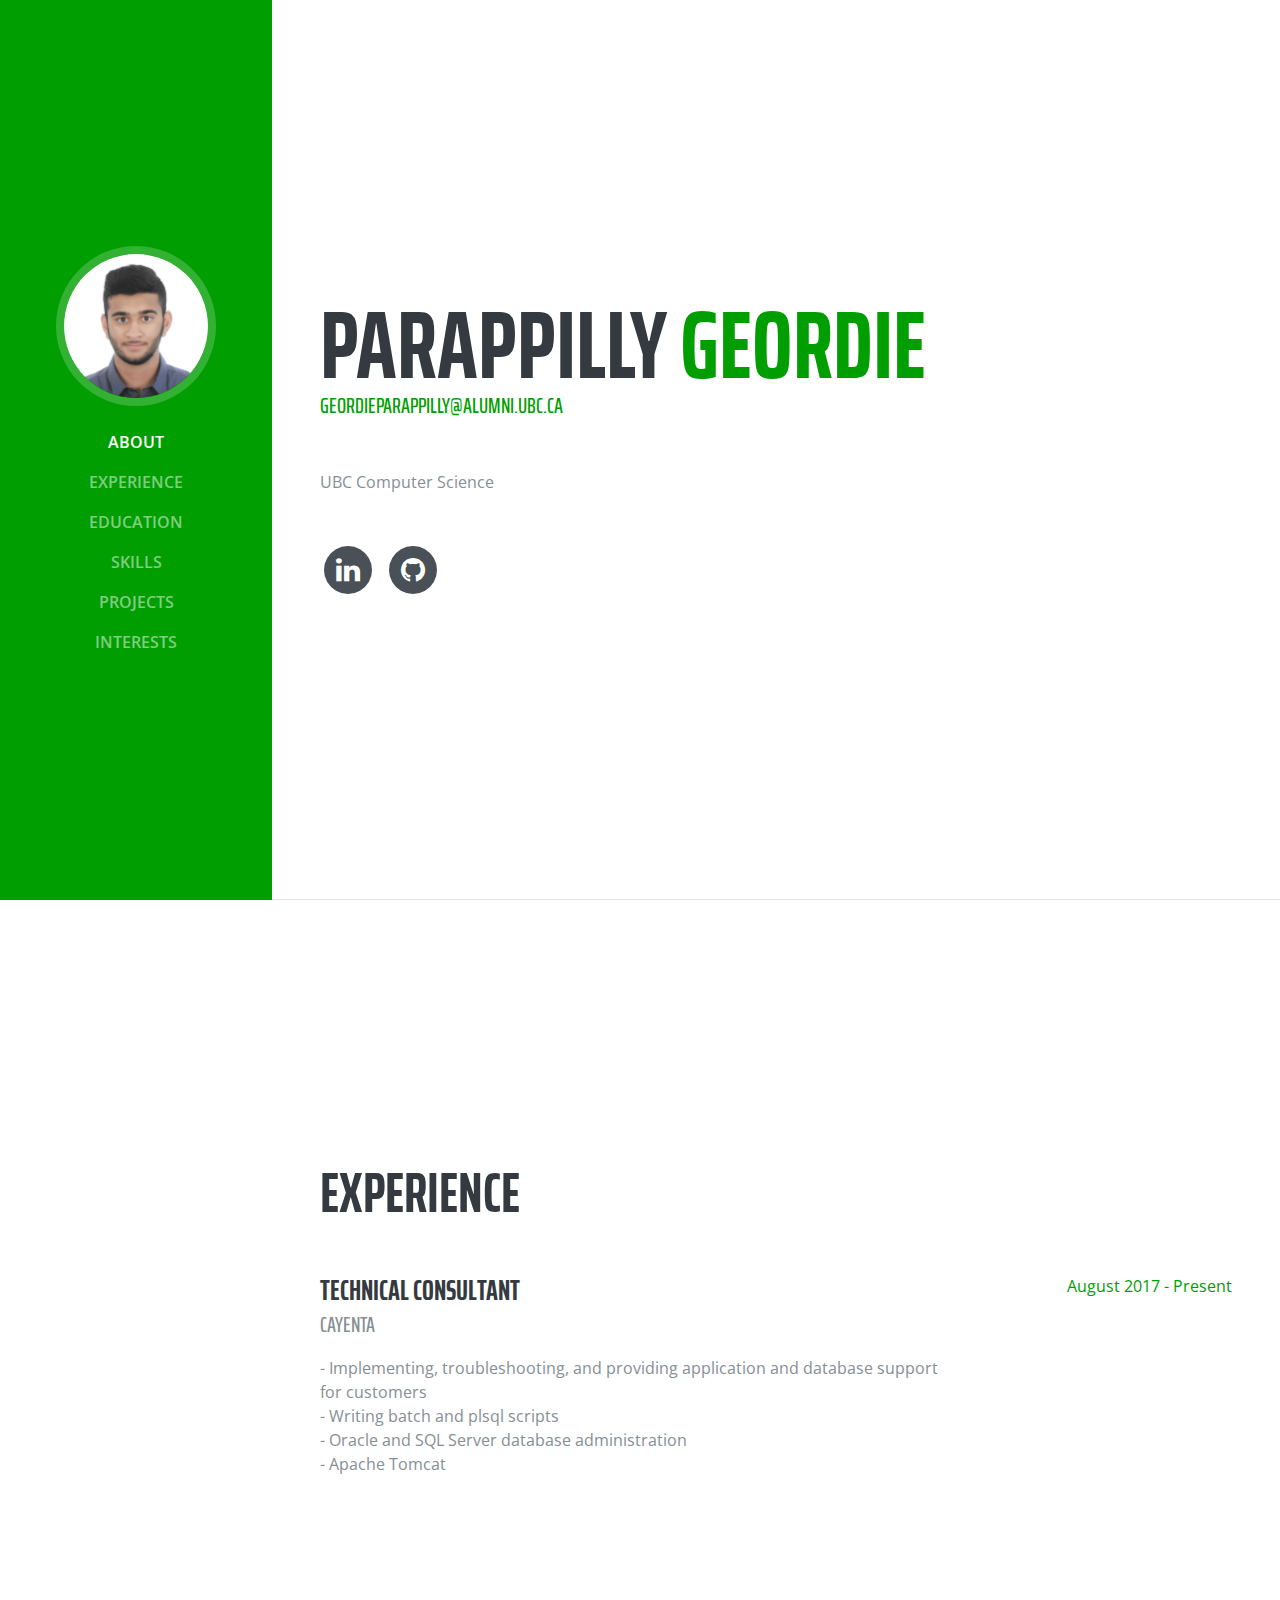
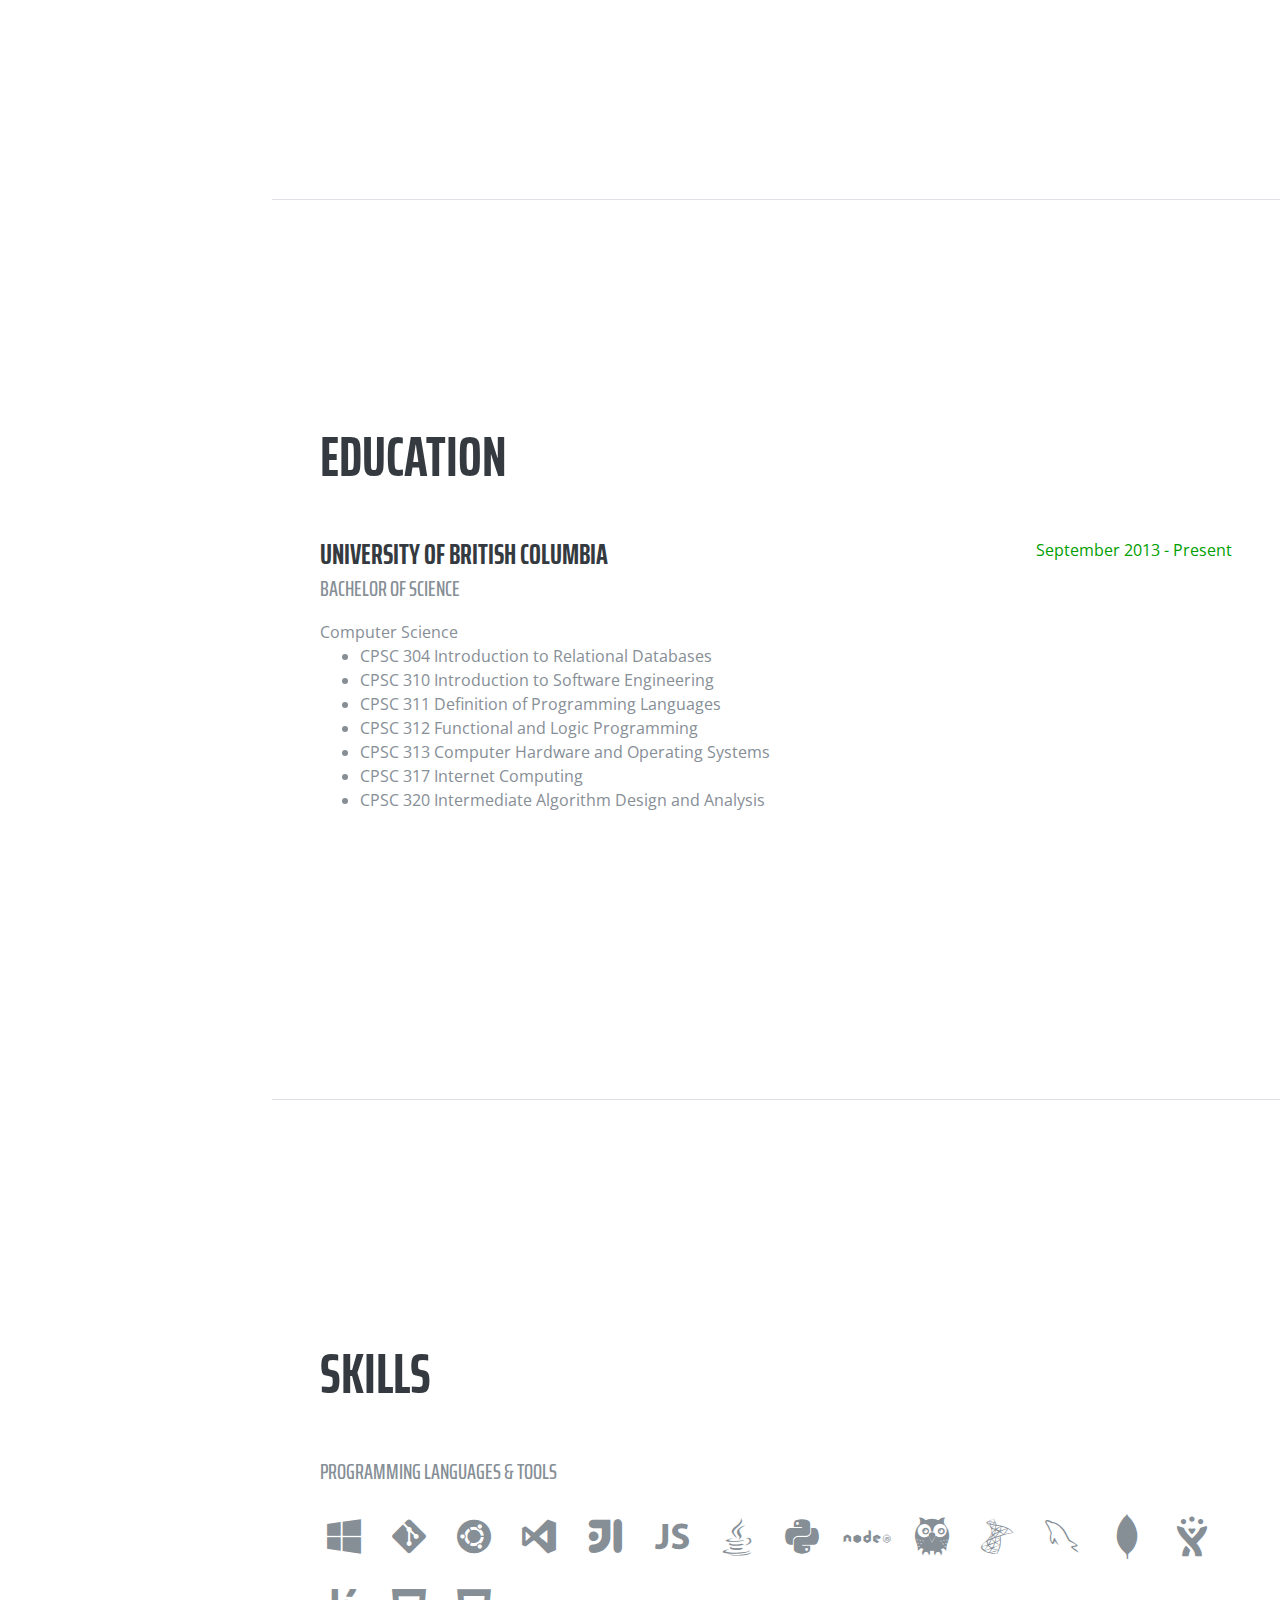
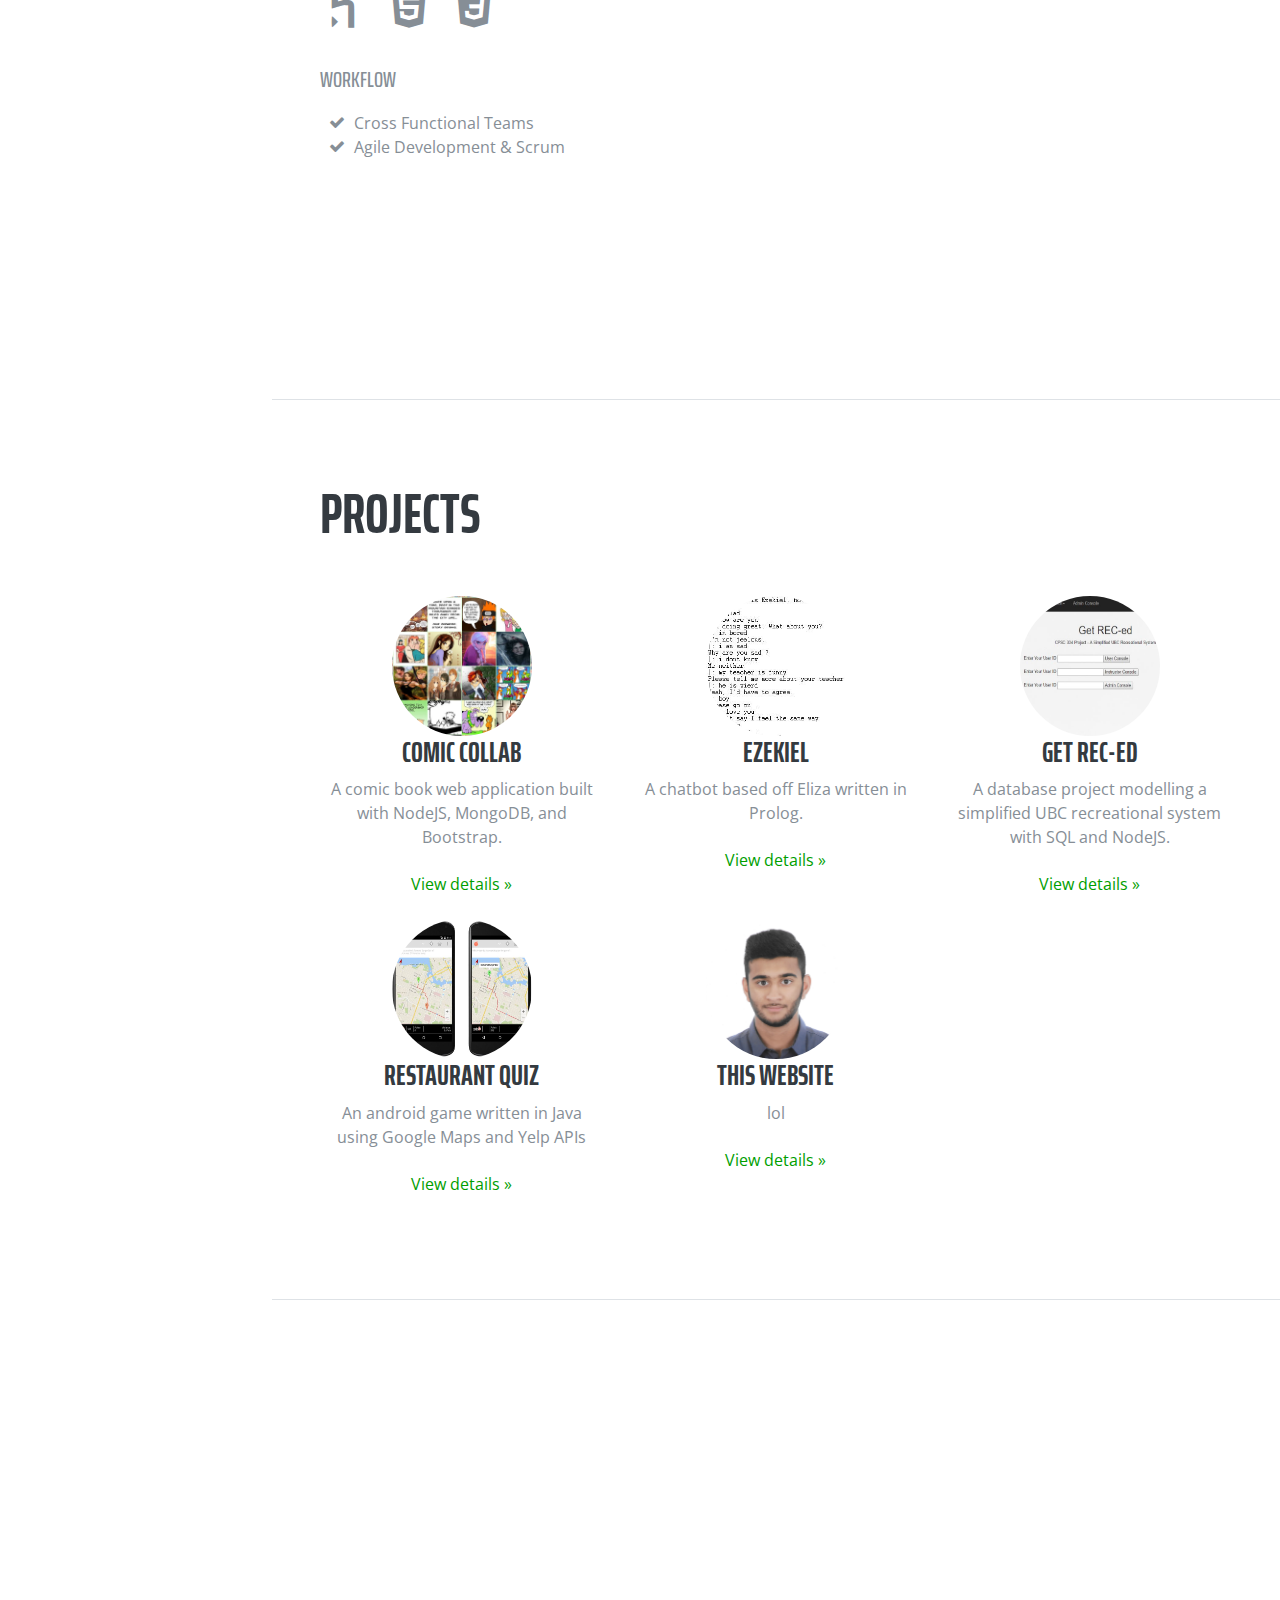
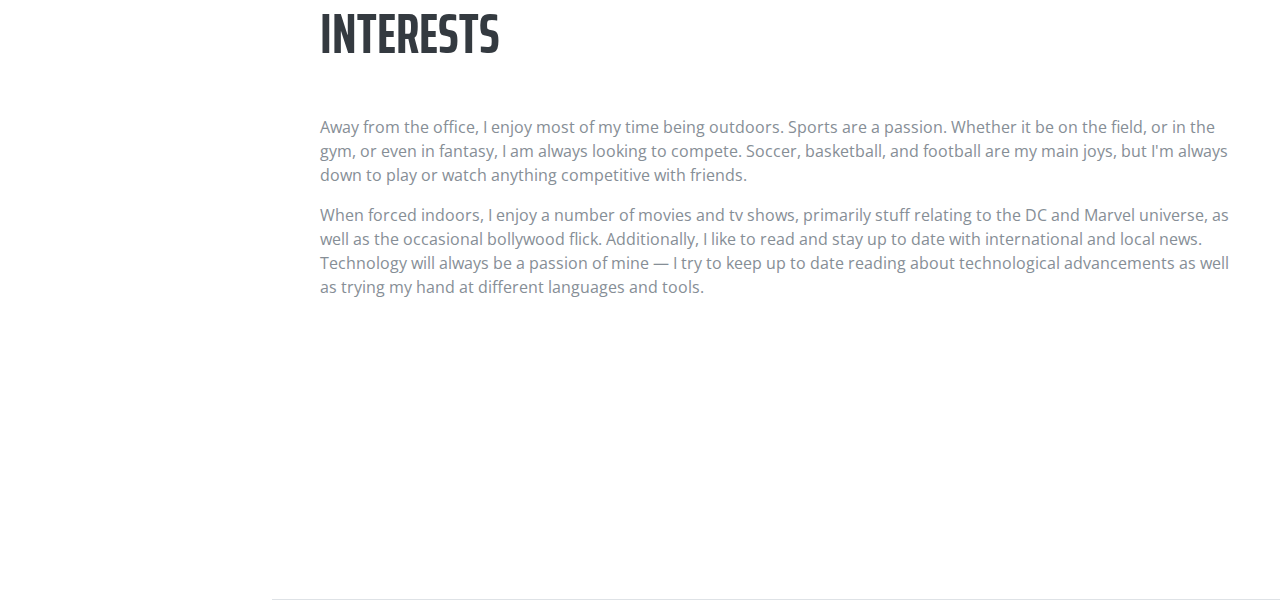
==== commit c8031320: "done" ====
--- a/index.html
+++ b/index.html
@@ -222,7 +222,7 @@
                 <div class="col-lg-4" align="center">
                   <a href="http://comiccollab.heroku.com/"><img class="rounded-circle" src="pictures/comiccollab.jpg" width="140" height="140"></a>
                   <h3>Comic Collab</h3>
-                  <p>A comic book web application built with NodeJS.</p>
+                  <p>A comic book web application built with NodeJS, MongoDB, and Bootstrap.</p>
                   <p><a class="btn btn-default" href="https://github.com/gparappilly/Comic-Collab" role="button">View details &raquo;</a></p>
                 </div>
 
@@ -265,7 +265,7 @@
         <div class="my-auto">
           <h2 class="mb-5">Interests</h2>
           <p>Away from the office, I enjoy most of my time being outdoors. Sports are a passion. Whether it be on the field, or in the gym, or even in fantasy, I am always looking to compete. Soccer, basketball, and football are my main joys, but I'm always down to play or watch anything competitive with friends.</p>
-          <p class="mb-0">When forced indoors, I enjoy a number of movies and tv shows, primarily stuff relating to the DC and Marvel universe, as well as the occasional bollywood flick. Additionally, I like to read and stay up to date with international and local news. I am an aspiring chef, although not very good yet. Technology will always be a passion of mine — I try to keep up to date reading about technological advancements as well as trying my hand at new languages and tools.</p>
+          <p class="mb-0">When forced indoors, I enjoy a number of movies and tv shows, primarily stuff relating to the DC and Marvel universe, as well as the occasional bollywood flick. Additionally, I like to read and stay up to date with international and local news. Technology will always be a passion of mine — I try to keep up to date reading about technological advancements as well as trying my hand at different languages and tools.</p>
         </div>
       </section>
 
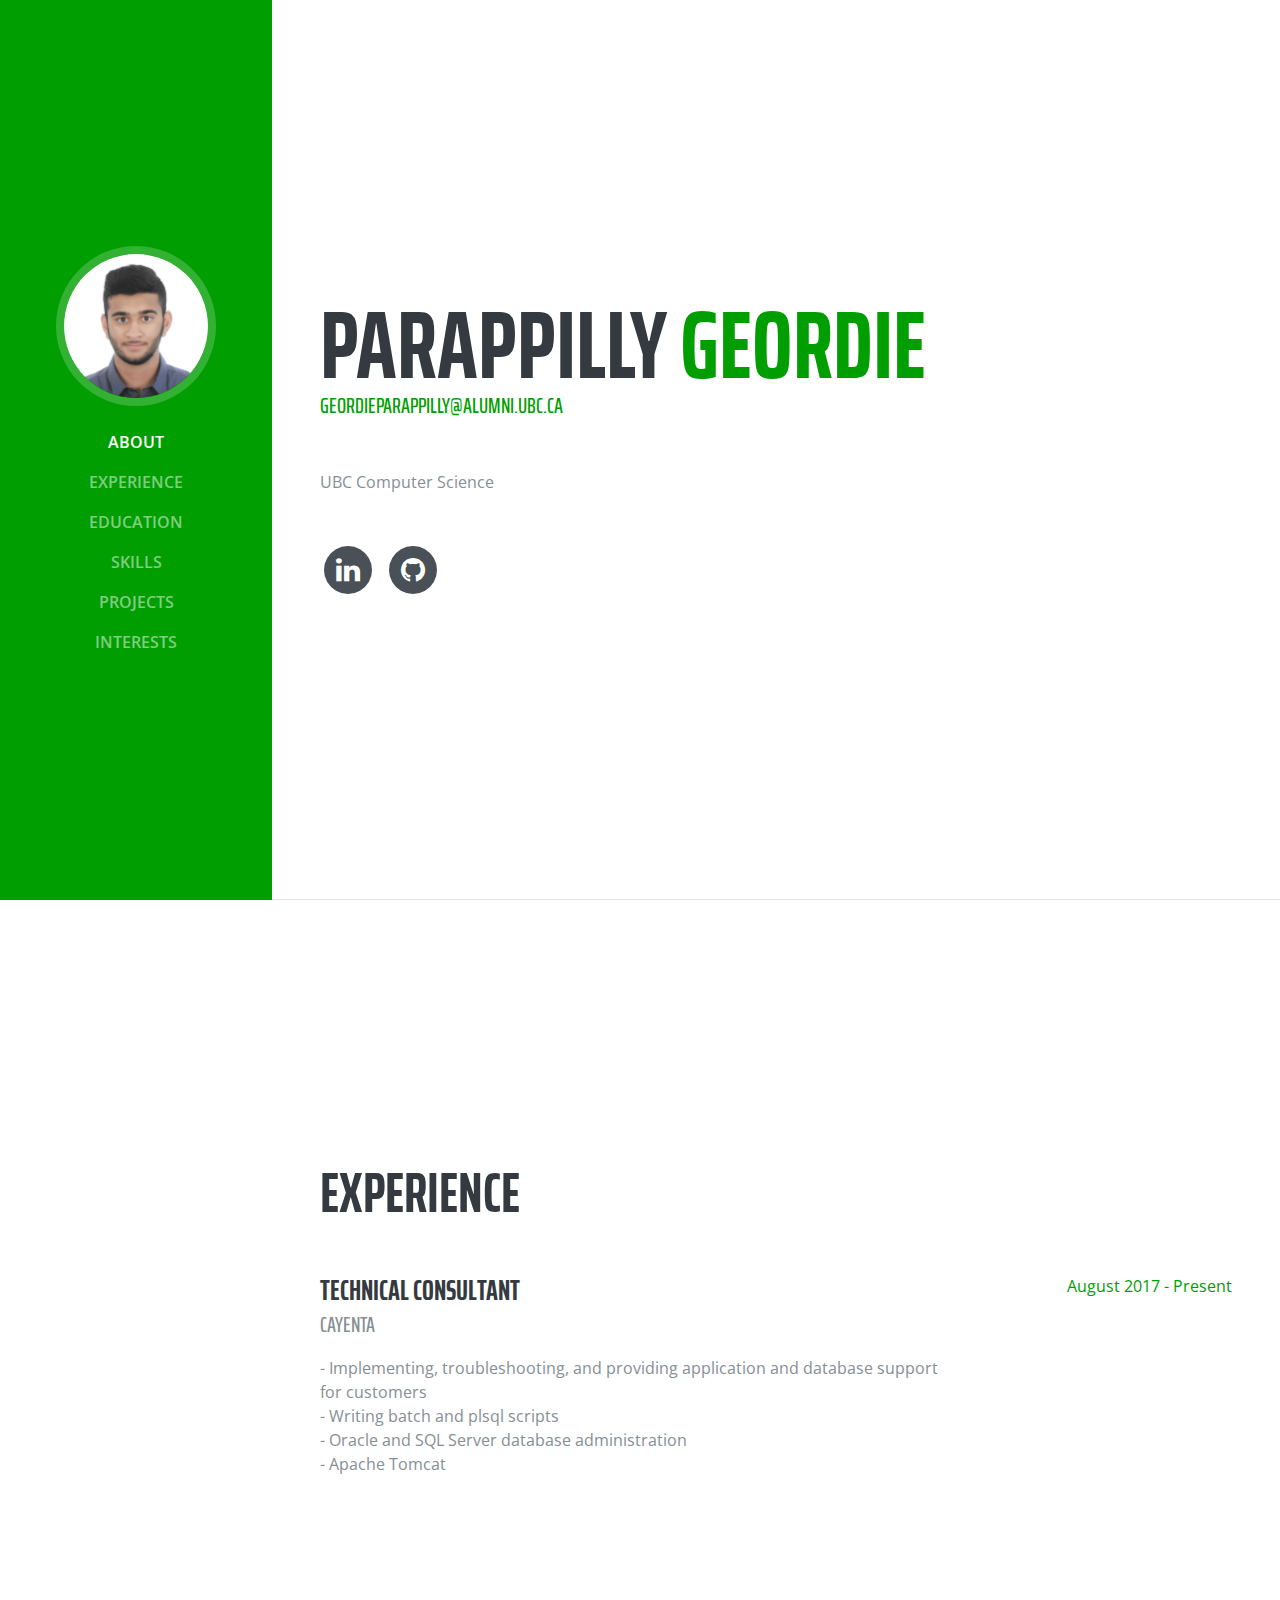
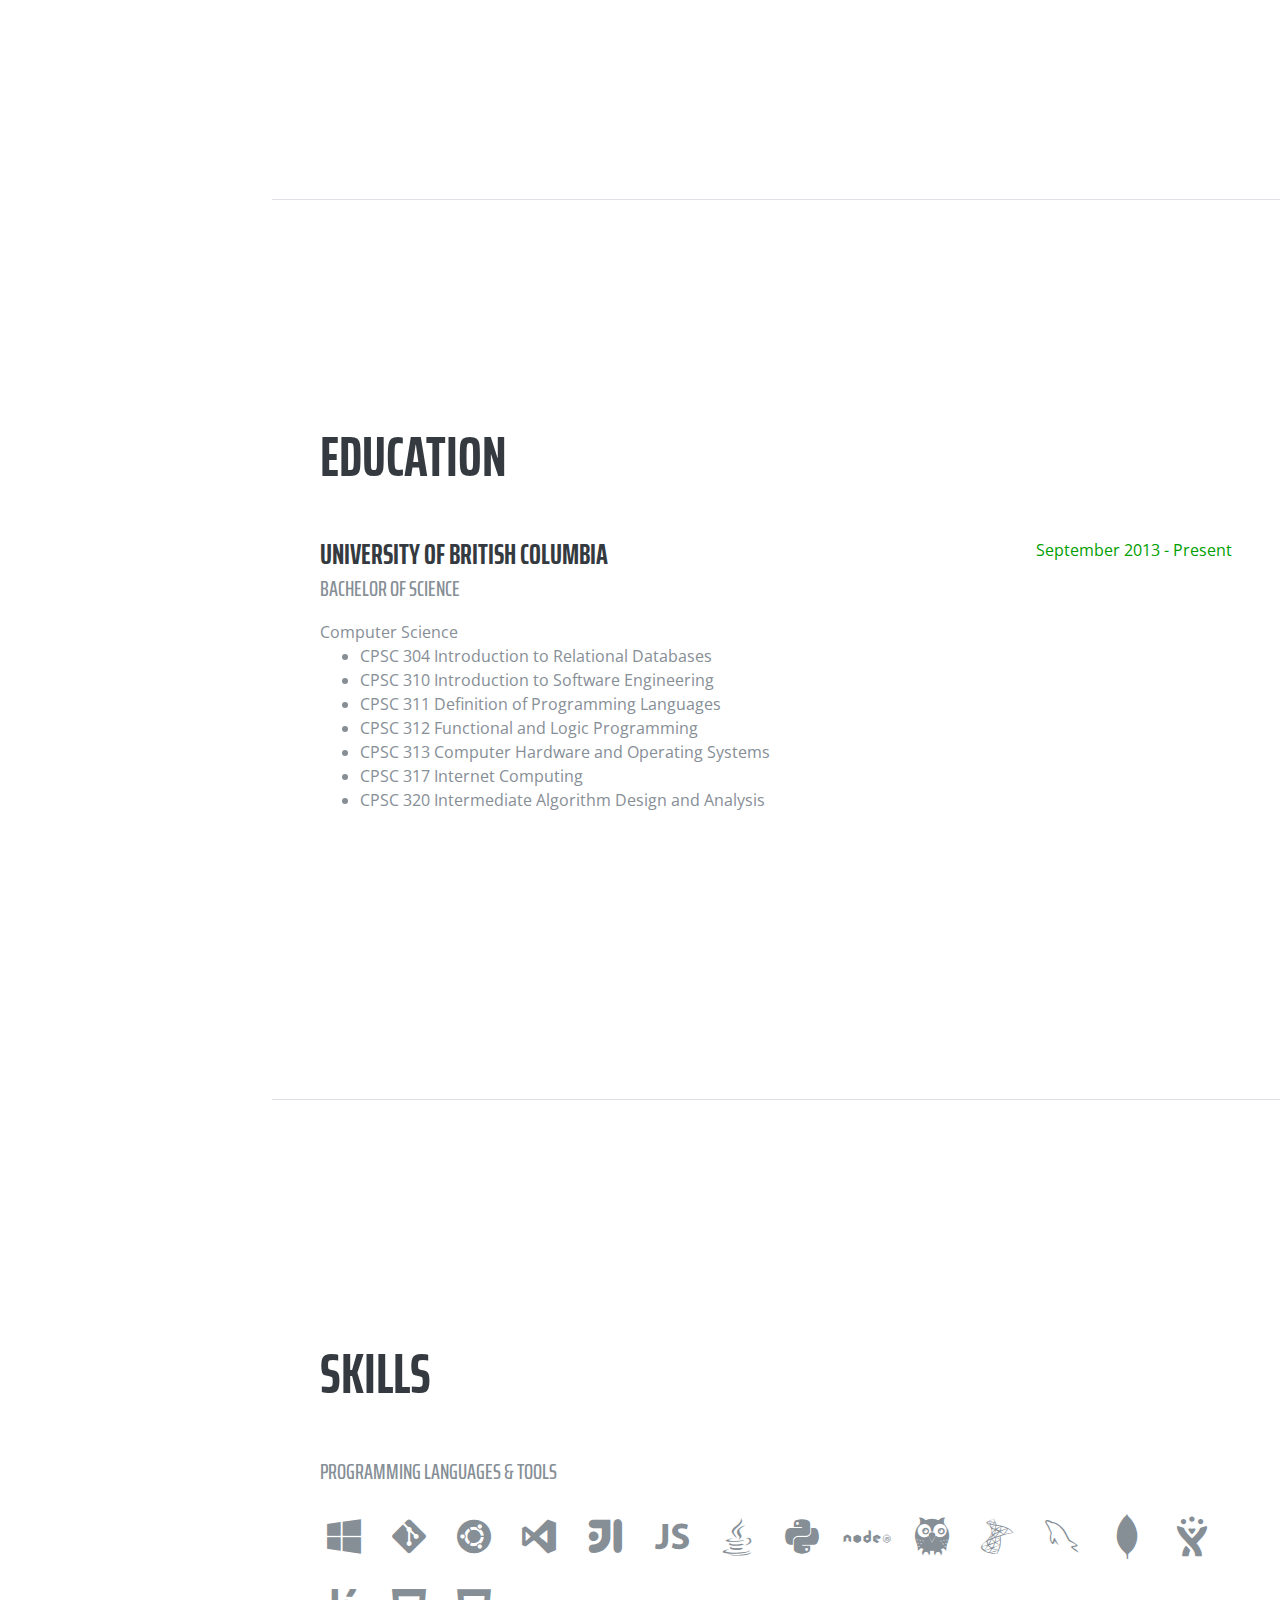
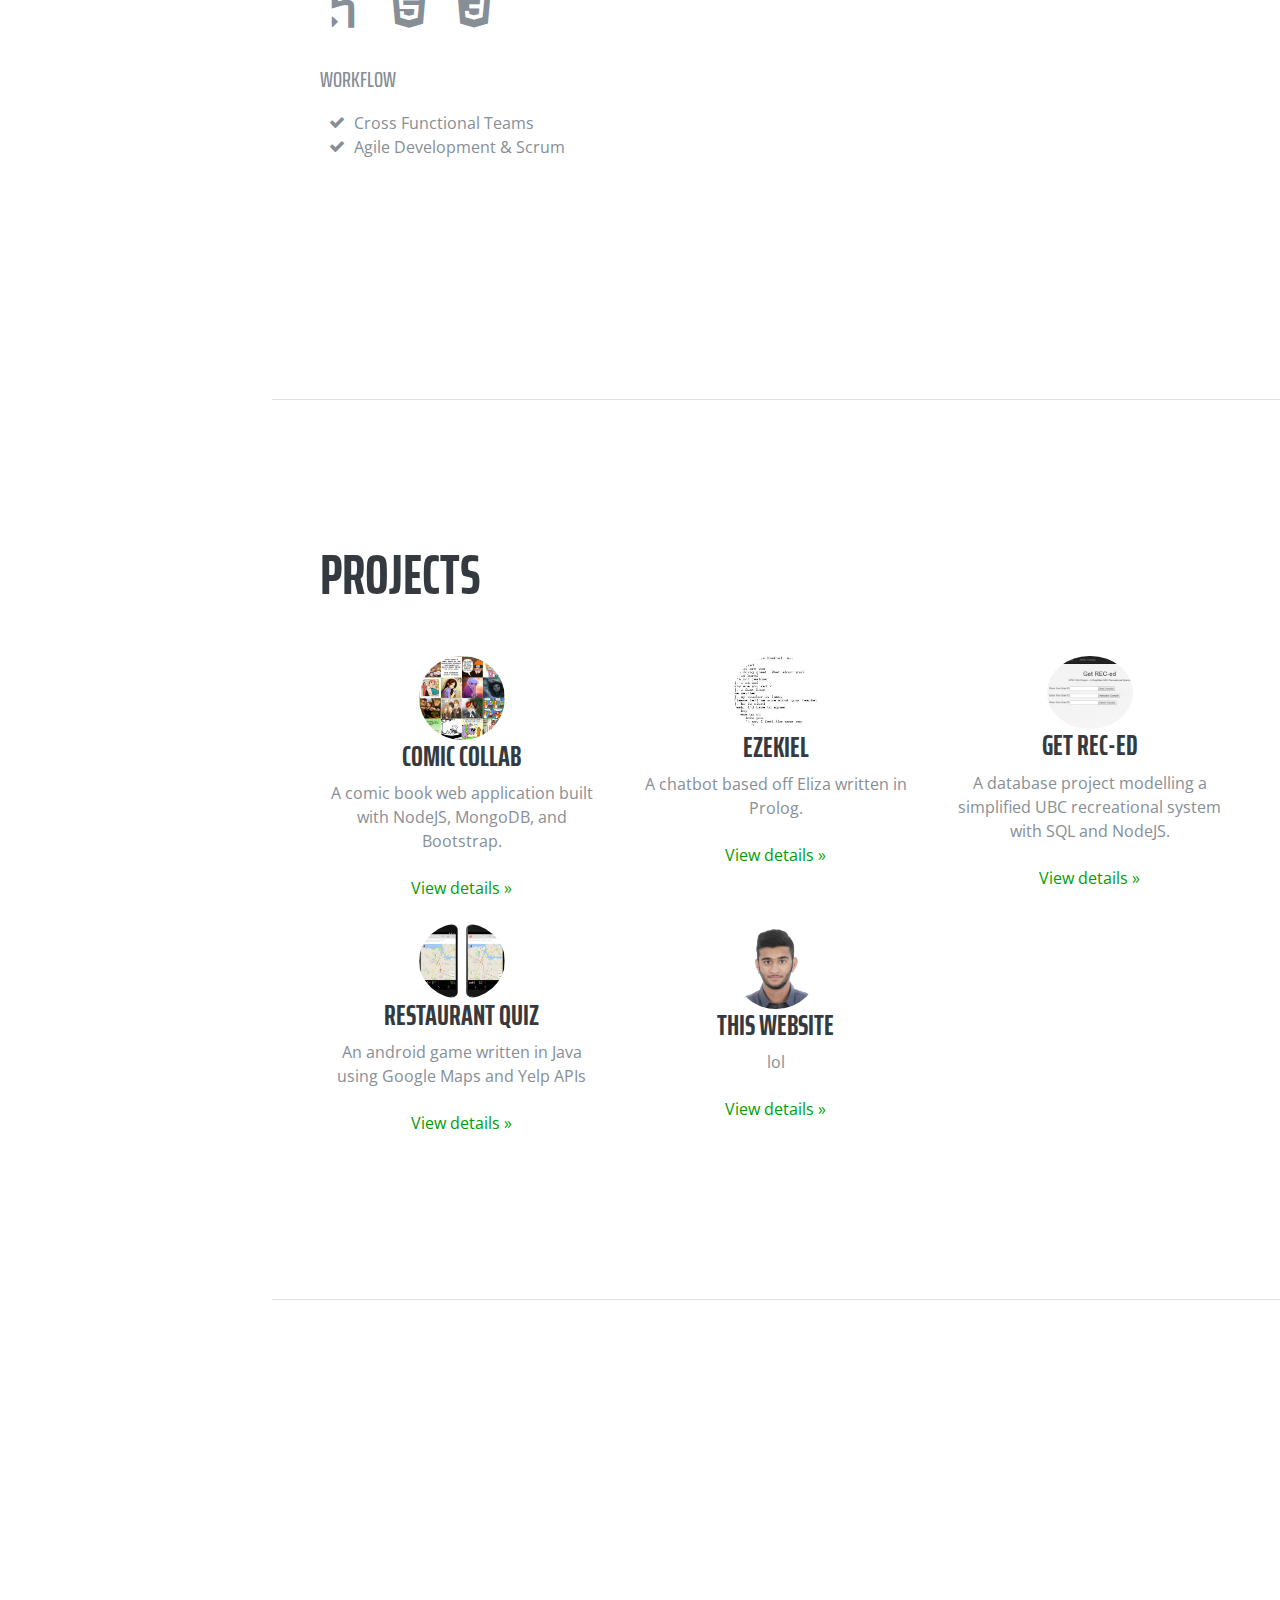
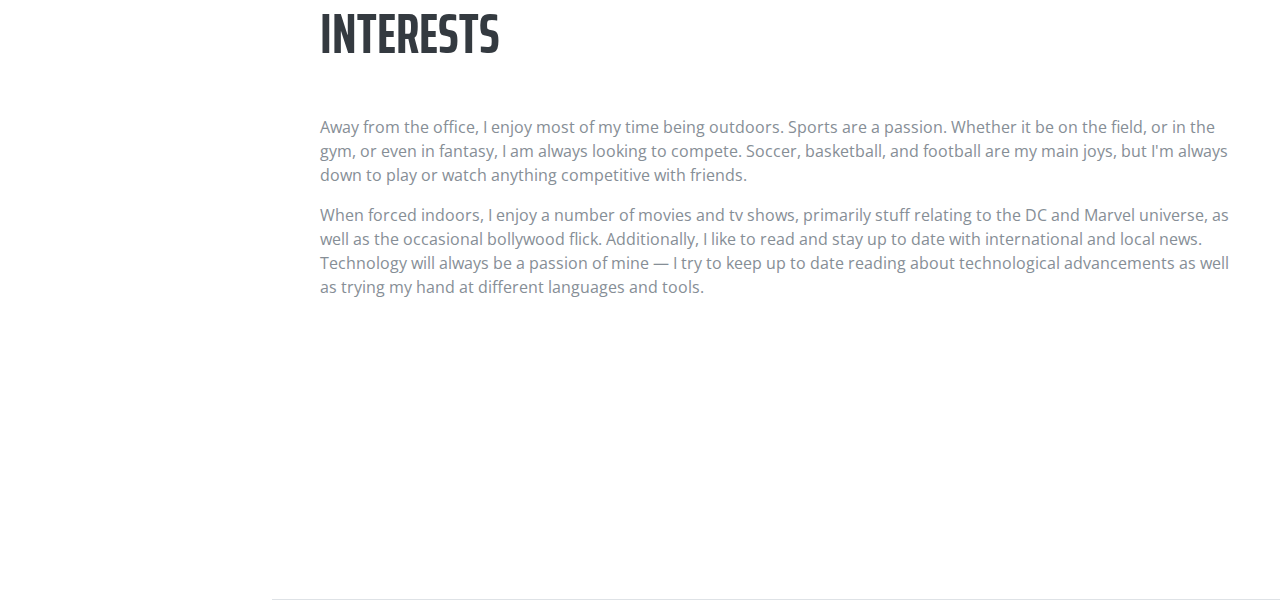
==== commit 7e18e4aa: "done" ====
--- a/index.html
+++ b/index.html
@@ -220,21 +220,21 @@
             <h2 class="mb-5">Projects</h2>
             <div class="row">
                 <div class="col-lg-4" align="center">
-                  <a href="http://comiccollab.heroku.com/"><img class="rounded-circle" src="pictures/comiccollab.jpg" width="140" height="140"></a>
+                  <a href="http://comiccollab.heroku.com/"><img class="rounded-circle" src="pictures/comiccollab.jpg" width="30%" height="auto"></a>
                   <h3>Comic Collab</h3>
                   <p>A comic book web application built with NodeJS, MongoDB, and Bootstrap.</p>
                   <p><a class="btn btn-default" href="https://github.com/gparappilly/Comic-Collab" role="button">View details &raquo;</a></p>
                 </div>
 
                 <div class="col-lg-4" align="center">
-                  <img class="rounded-circle" src="pictures/ezekiel.jpg" width="140" height="140">
+                  <img class="rounded-circle" src="pictures/ezekiel.jpg" width=30%" height="auto">
                   <h3>Ezekiel</h3>
                   <p>A chatbot based off Eliza written in Prolog.</p>
                   <p><a class="btn btn-default" href="https://github.com/gparappilly/ezekiel" role="button">View details &raquo;</a></p>
                 </div>
 
                 <div class="col-lg-4" align="center">
-                  <a href="http://cpsc304.herokuapp.com/"><img class="rounded-circle" src="pictures/cpsc304.jpg" width="140" height="140"></a>
+                  <a href="http://cpsc304.herokuapp.com/"><img class="rounded-circle" src="pictures/cpsc304.jpg" width="30%" height="auto"></a>
                   <h3>Get REC-ed</h3>
                   <p>A database project modelling a simplified UBC recreational system with SQL and NodeJS. </p>
                   <p><a class="btn btn-default" href="https://github.com/gparappilly/CPSC304Project" role="button">View details &raquo;</a></p>
@@ -243,14 +243,14 @@
 
               <div class="row">
                   <div class="col-lg-4" align="center">
-                    <img class="rounded-circle" src="pictures/restaurantquiz.jpg" width="140" height="140">
+                    <img class="rounded-circle" src="pictures/restaurantquiz.jpg" width="30%" height="auto">
                     <h3>Restaurant Quiz</h3>
                     <p>An android game written in Java using Google Maps and Yelp APIs</p>
                     <p><a class="btn btn-default" href="https://github.com/gparappilly/RestaurantQuiz" role="button">View details &raquo;</a></p>
                   </div>
                   <!-- /.col-lg-4 -->
                   <div class="col-lg-4" align="center">
-                    <a href="#"><img class="rounded-circle" src="pictures/squareportrait.jpeg" width="140" height="140"></a>
+                    <a href="#"><img class="rounded-circle" src="pictures/squareportrait.jpeg" width="30%" height="auto"></a>
                     <h3>This Website</h3>
                     <p>lol</p>
                     <p><a class="btn btn-default" href="https://github.com/gparappilly/gparappilly.github.io" role="button">View details &raquo;</a></p>
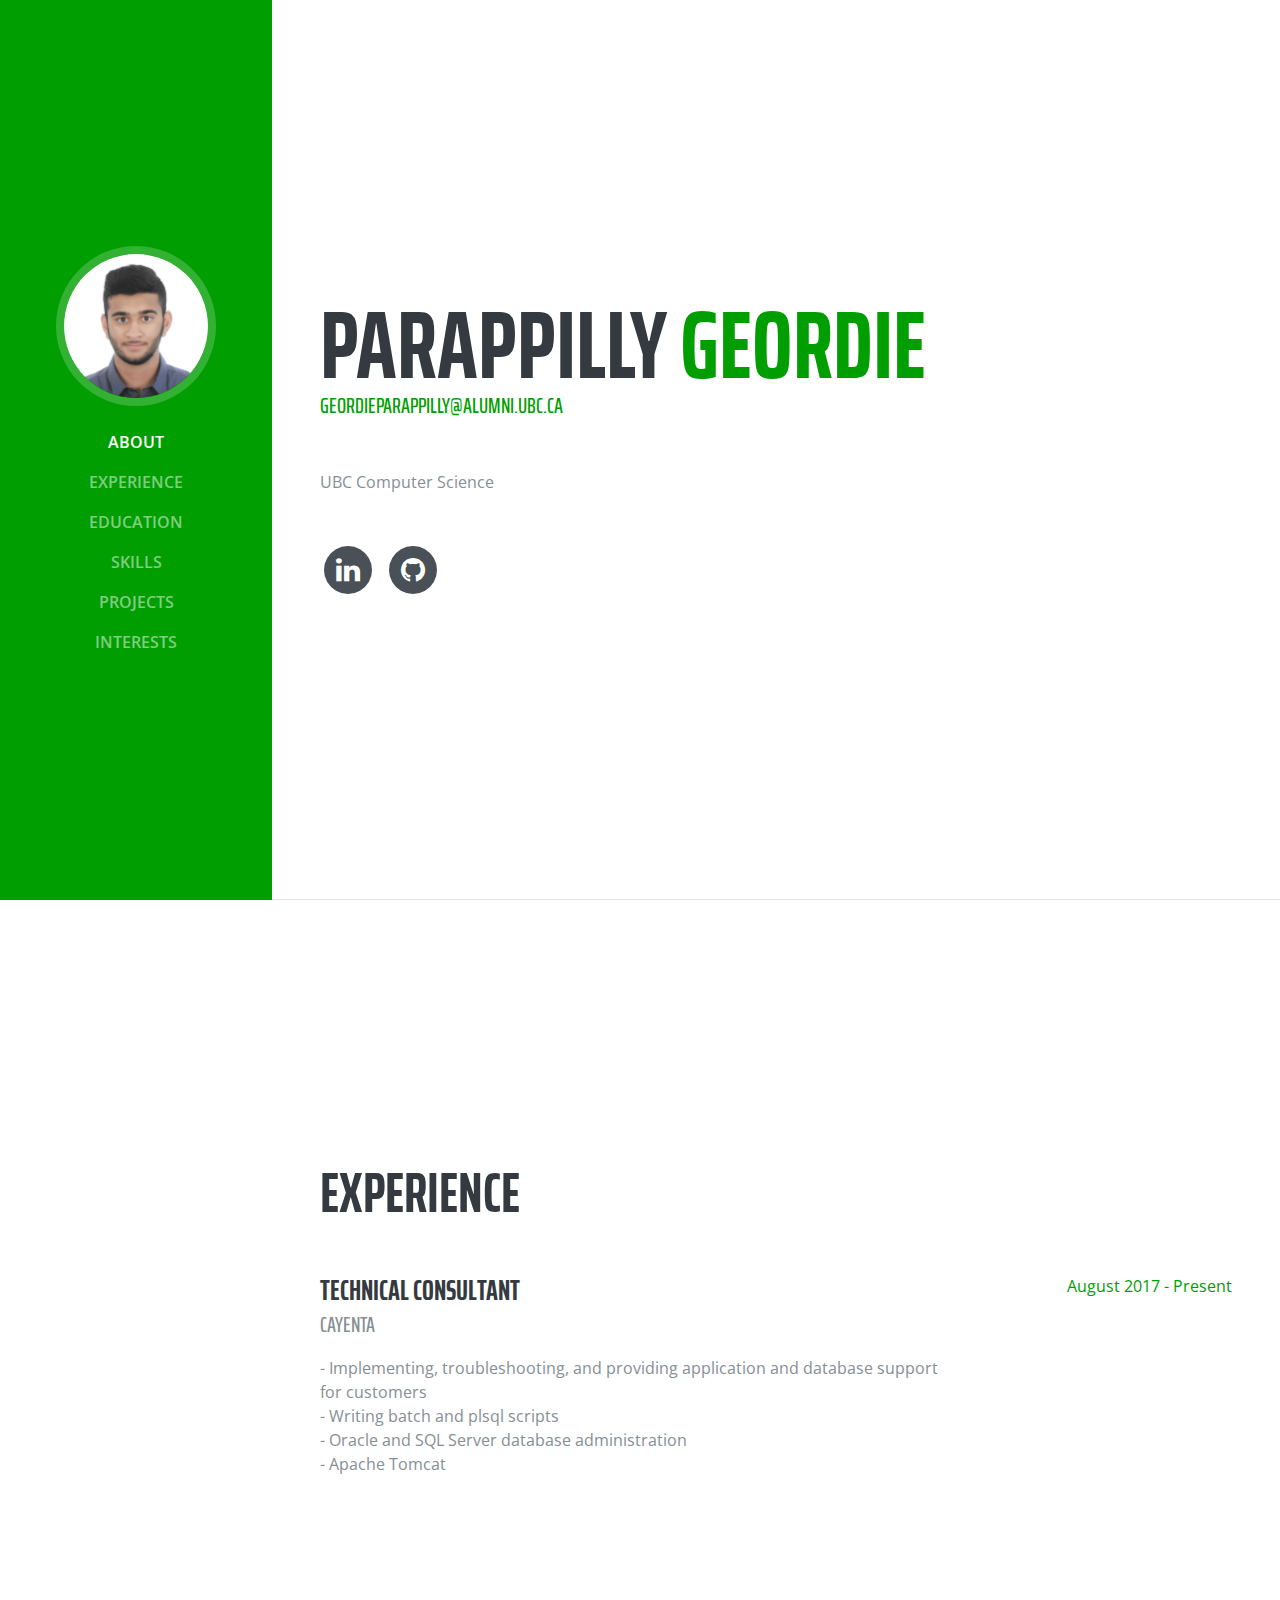
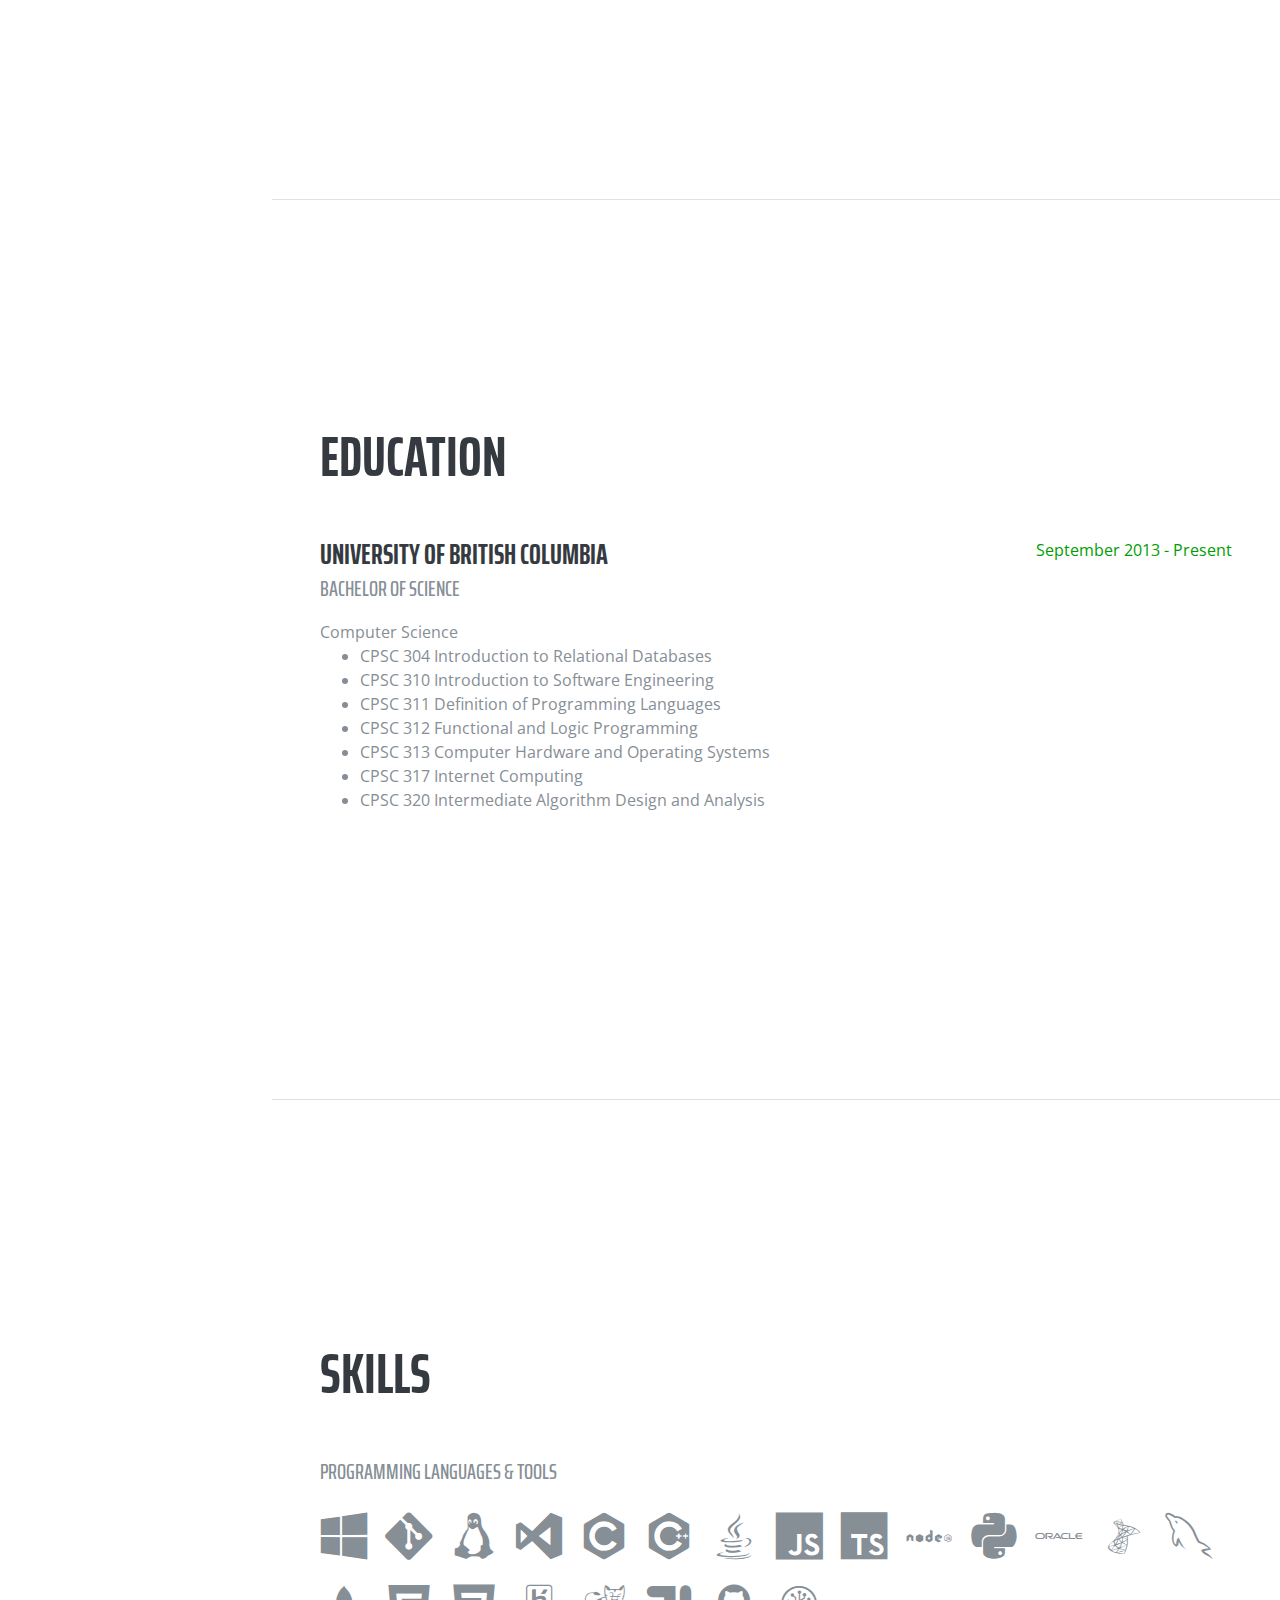
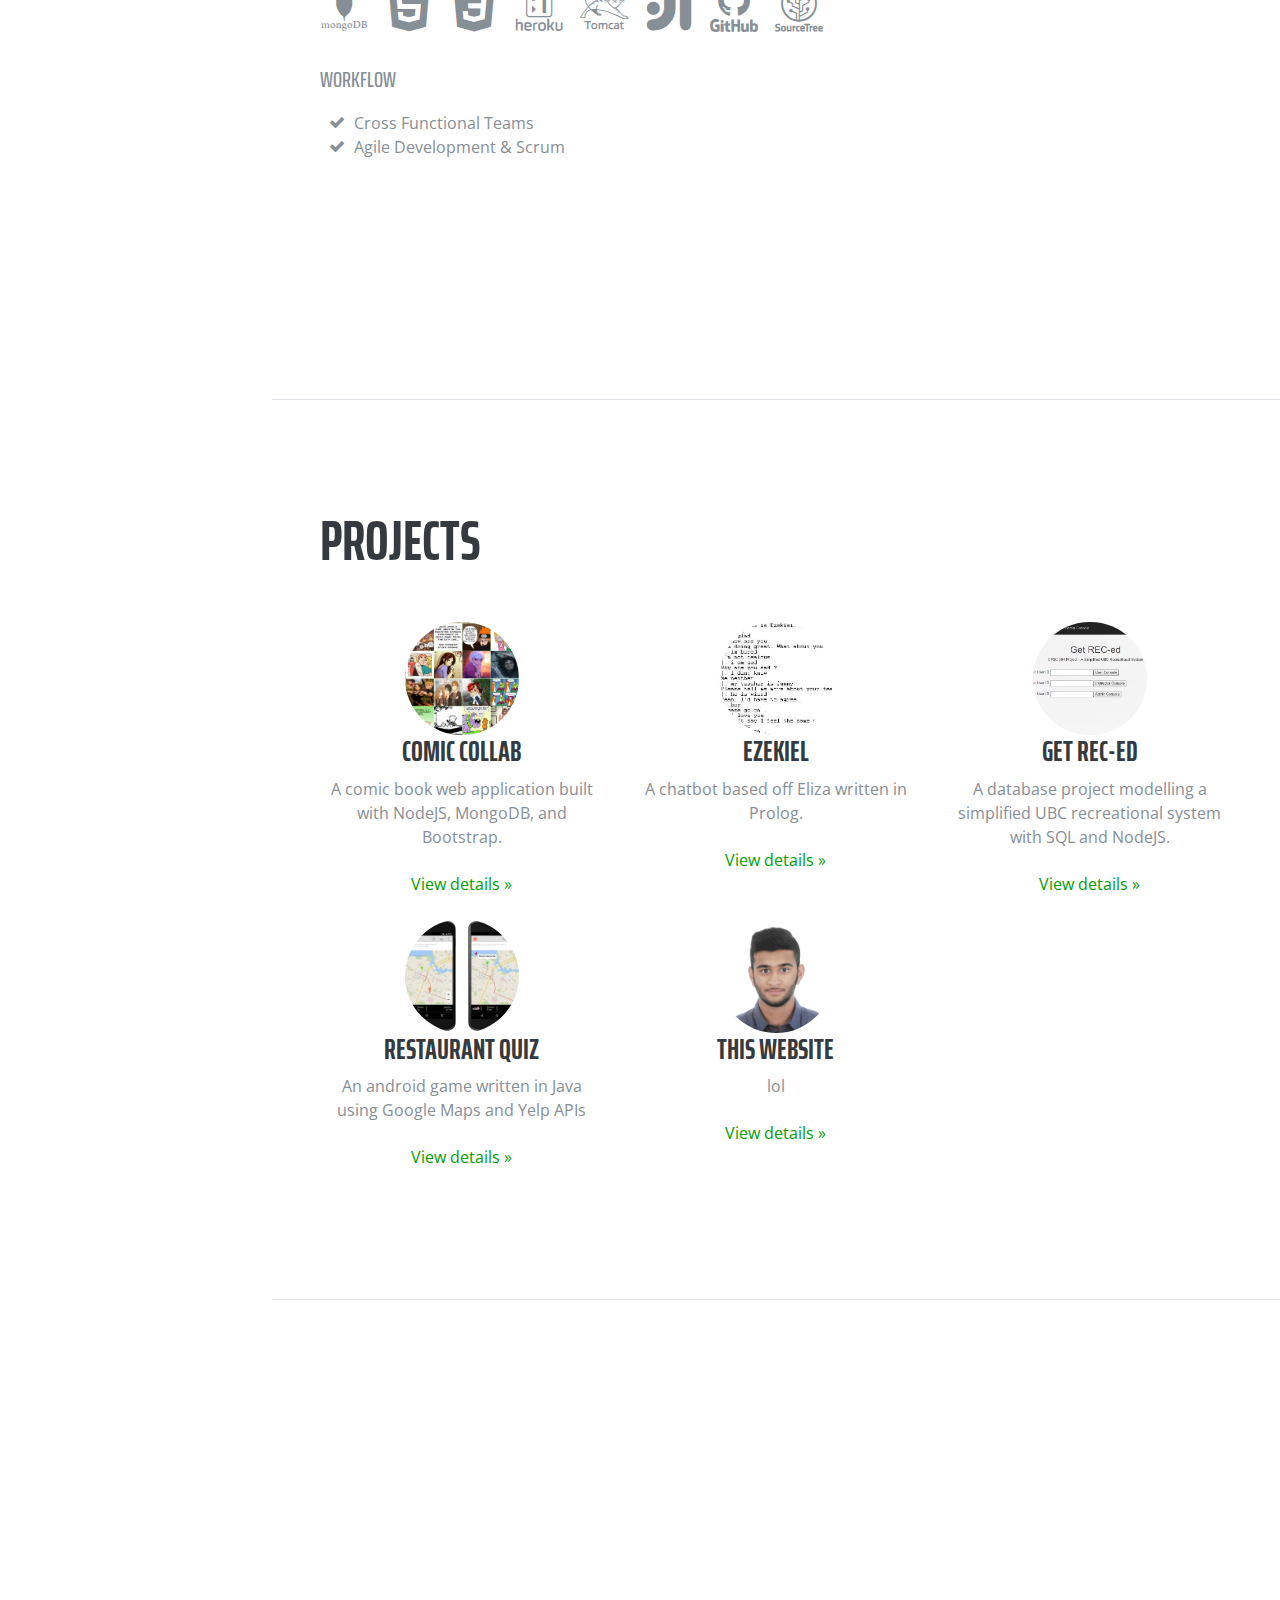
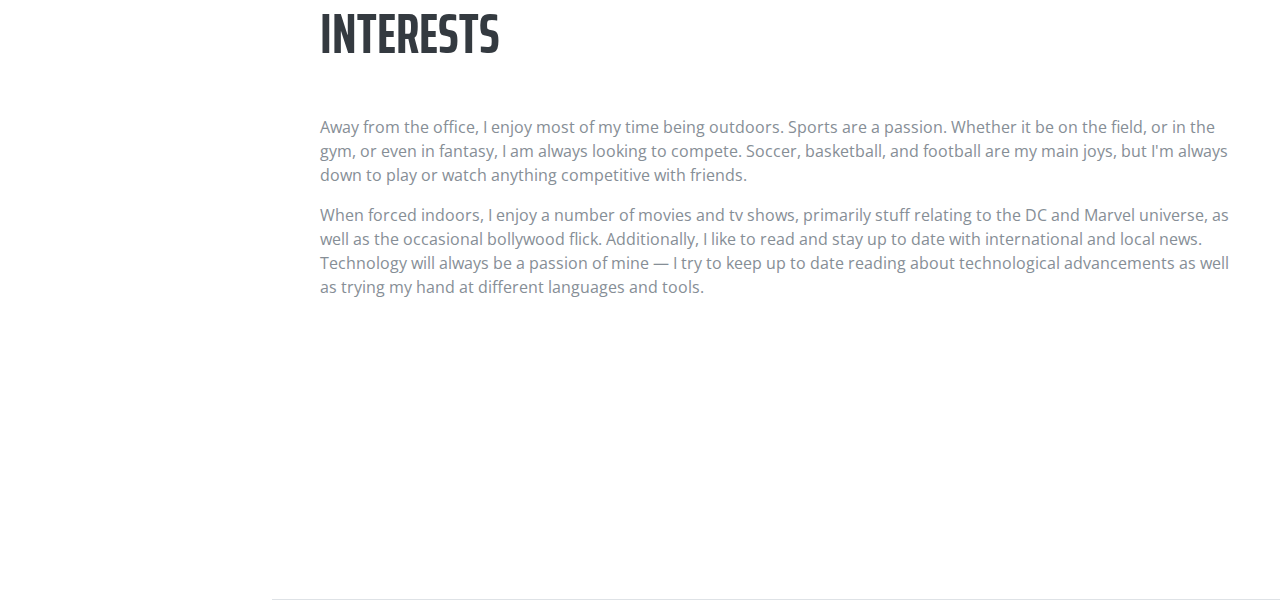
==== commit 204b6838: "done" ====
--- a/index.html
+++ b/index.html
@@ -1,287 +1,367 @@
 <!DOCTYPE html>
 <html lang="en">
 
-  <head>
-
-    <meta charset="utf-8">
-    <meta name="viewport" content="width=device-width, initial-scale=1, shrink-to-fit=no">
-    <meta name="description" content="">
-    <meta name="author" content="">
-
-    <title>Geordie Parappilly</title>
-
-    <!-- Bootstrap core CSS -->
-    <link href="vendor/bootstrap/css/bootstrap.min.css" rel="stylesheet">
-
-    <!-- Custom fonts for this template -->
-    <link href="https://fonts.googleapis.com/css?family=Saira+Extra+Condensed:100,200,300,400,500,600,700,800,900" rel="stylesheet">
-    <link href="https://fonts.googleapis.com/css?family=Open+Sans:300,300i,400,400i,600,600i,700,700i,800,800i" rel="stylesheet">
-    <link href="vendor/font-awesome/css/font-awesome.min.css" rel="stylesheet">
-    <link href="vendor/devicons/css/devicons.min.css" rel="stylesheet">
-    <link href="vendor/simple-line-icons/css/simple-line-icons.css" rel="stylesheet">
-
-    <!-- Custom styles for this template -->
-    <link href="css/resume.min.css" rel="stylesheet">
-
-  </head>
-
-  <body id="page-top">
-
-    <nav class="navbar navbar-expand-lg navbar-dark bg-primary fixed-top" id="sideNav">
-      <a class="navbar-brand js-scroll-trigger" href="#page-top">
-        <span class="d-block d-lg-none">Geordie Parappilly</span>
-        <span class="d-none d-lg-block">
-          <img class="img-fluid img-profile rounded-circle mx-auto mb-2" src="pictures/squareportrait.jpeg" alt="">
-        </span>
-      </a>
-      <button class="navbar-toggler" type="button" data-toggle="collapse" data-target="#navbarSupportedContent" aria-controls="navbarSupportedContent" aria-expanded="false" aria-label="Toggle navigation">
-        <span class="navbar-toggler-icon"></span>
-      </button>
-      <div class="collapse navbar-collapse" id="navbarSupportedContent">
-        <ul class="navbar-nav">
-          <li class="nav-item">
-            <a class="nav-link js-scroll-trigger" href="#about">About</a>
-          </li>
-          <li class="nav-item">
-            <a class="nav-link js-scroll-trigger" href="#experience">Experience</a>
-          </li>
-          <li class="nav-item">
-            <a class="nav-link js-scroll-trigger" href="#education">Education</a>
-          </li>
-          <li class="nav-item">
-            <a class="nav-link js-scroll-trigger" href="#skills">Skills</a>
-          </li>
-          <li class="nav-item">
-              <a class="nav-link js-scroll-trigger" href="#projects">Projects</a>
-            </li>
-          <li class="nav-item">
-            <a class="nav-link js-scroll-trigger" href="#interests">Interests</a>
+<head>
+
+  <meta charset="utf-8">
+  <meta name="viewport" content="width=device-width, initial-scale=1, shrink-to-fit=no">
+  <meta name="description" content="">
+  <meta name="author" content="">
+
+  <title>Geordie Parappilly</title>
+  <link rel="icon" href="pictures/untitled.ico">
+
+  <!-- Bootstrap core CSS -->
+  <link href="vendor/bootstrap/css/bootstrap.min.css" rel="stylesheet">
+
+  <!-- Custom fonts for this template -->
+  <link href="https://fonts.googleapis.com/css?family=Saira+Extra+Condensed:100,200,300,400,500,600,700,800,900" rel="stylesheet">
+  <link href="https://fonts.googleapis.com/css?family=Open+Sans:300,300i,400,400i,600,600i,700,700i,800,800i" rel="stylesheet">
+  <link href="vendor/font-awesome/css/font-awesome.min.css" rel="stylesheet">
+  <link href="vendor/devicons/css/devicons.min.css" rel="stylesheet">
+  <link href="vendor/devicon/devicon.min.css" rel="stylesheet">
+  <!--<link href="https://cdn.rawgit.com/konpa/devicon/df6431e323547add1b4cf45992913f15286456d3/devicon.min.css" rel="stylesheet">
+    -->
+  <link href="vendor/simple-line-icons/css/simple-line-icons.css" rel="stylesheet">
+
+  <!-- Custom styles for this template -->
+  <link href="css/resume.min.css" rel="stylesheet">
+
+</head>
+
+<body id="page-top">
+
+  <nav class="navbar navbar-expand-lg navbar-dark bg-primary fixed-top" id="sideNav">
+    <a class="navbar-brand js-scroll-trigger" href="#page-top">
+      <span class="d-block d-lg-none">Geordie Parappilly</span>
+      <span class="d-none d-lg-block">
+        <img class="img-fluid img-profile rounded-circle mx-auto mb-2" src="pictures/squareportrait.jpeg" alt="">
+      </span>
+    </a>
+    <button class="navbar-toggler" type="button" data-toggle="collapse" data-target="#navbarSupportedContent" aria-controls="navbarSupportedContent"
+      aria-expanded="false" aria-label="Toggle navigation">
+      <span class="navbar-toggler-icon"></span>
+    </button>
+    <div class="collapse navbar-collapse" id="navbarSupportedContent">
+      <ul class="navbar-nav">
+        <li class="nav-item">
+          <a class="nav-link js-scroll-trigger" href="#about">About</a>
+        </li>
+        <li class="nav-item">
+          <a class="nav-link js-scroll-trigger" href="#experience">Experience</a>
+        </li>
+        <li class="nav-item">
+          <a class="nav-link js-scroll-trigger" href="#education">Education</a>
+        </li>
+        <li class="nav-item">
+          <a class="nav-link js-scroll-trigger" href="#skills">Skills</a>
+        </li>
+        <li class="nav-item">
+          <a class="nav-link js-scroll-trigger" href="#projects">Projects</a>
+        </li>
+        <li class="nav-item">
+          <a class="nav-link js-scroll-trigger" href="#interests">Interests</a>
+        </li>
+      </ul>
+    </div>
+  </nav>
+
+  <div class="container-fluid p-0">
+
+    <section class="resume-section p-3 p-lg-5 d-flex d-column" id="about">
+      <div class="my-auto">
+        <h1 class="mb-0">Parappilly
+          <span class="text-primary">Geordie</span>
+        </h1>
+        <div class="subheading mb-5">
+          <a href="mailto:geordieparappilly@alumni.ubc.ca">geordieparappilly@alumni.ubc.ca</a>
+        </div>
+        <p class="mb-5">UBC Computer Science</p>
+        <ul class="list-inline list-social-icons mb-0">
+          <li class="list-inline-item">
+            <a href="https://www.linkedin.com/in/geordie-parappilly-04104666">
+              <span class="fa-stack fa-lg">
+                <i class="fa fa-circle fa-stack-2x"></i>
+                <i class="fa fa-linkedin fa-stack-1x fa-inverse"></i>
+              </span>
+            </a>
+          </li>
+          <li class="list-inline-item">
+            <a href="https://github.com/gparappilly">
+              <span class="fa-stack fa-lg">
+                <i class="fa fa-circle fa-stack-2x"></i>
+                <i class="fa fa-github fa-stack-1x fa-inverse"></i>
+              </span>
+            </a>
           </li>
         </ul>
       </div>
-    </nav>
-
-    <div class="container-fluid p-0">
-
-      <section class="resume-section p-3 p-lg-5 d-flex d-column" id="about">
-        <div class="my-auto">
-          <h1 class="mb-0">Parappilly
-            <span class="text-primary">Geordie</span>
-          </h1>
-          <div class="subheading mb-5">
-            <a href="mailto:geordieparappilly@alumni.ubc.ca">geordieparappilly@alumni.ubc.ca</a>
-          </div>
-          <p class="mb-5">UBC Computer Science</p>
-          <ul class="list-inline list-social-icons mb-0">
-            <li class="list-inline-item">
-              <a href="https://www.linkedin.com/in/geordie-parappilly-04104666">
-                <span class="fa-stack fa-lg">
-                  <i class="fa fa-circle fa-stack-2x"></i>
-                  <i class="fa fa-linkedin fa-stack-1x fa-inverse"></i>
-                </span>
-              </a>
-            </li>
-            <li class="list-inline-item">
-              <a href="https://github.com/gparappilly">
-                <span class="fa-stack fa-lg">
-                  <i class="fa fa-circle fa-stack-2x"></i>
-                  <i class="fa fa-github fa-stack-1x fa-inverse"></i>
-                </span>
-              </a>
-            </li>
-          </ul>
+    </section>
+
+    <section class="resume-section p-3 p-lg-5 d-flex flex-column" id="experience">
+      <div class="my-auto">
+        <h2 class="mb-5">Experience</h2>
+
+        <div class="resume-item d-flex flex-column flex-md-row mb-5">
+          <div class="resume-content mr-auto">
+            <h3 class="mb-0">Technical Consultant</h3>
+            <div class="subheading mb-3">Cayenta</div>
+            <p> - Implementing, troubleshooting, and providing application and database support for customers
+              <br> - Writing batch and plsql scripts
+              <br> - Oracle and SQL Server database administration
+              <br> - Apache Tomcat
+              <br>
+            </p>
+          </div>
+          <div class="resume-date text-md-right">
+            <span class="text-primary">August 2017 - Present</span>
+          </div>
+        </div>
+
+      </div>
+
+    </section>
+
+    <section class="resume-section p-3 p-lg-5 d-flex flex-column" id="education">
+      <div class="my-auto">
+        <h2 class="mb-5">Education</h2>
+
+        <div class="resume-item d-flex flex-column flex-md-row mb-5">
+          <div class="resume-content mr-auto">
+            <h3 class="mb-0">University of British Columbia</h3>
+            <div class="subheading mb-3">Bachelor of Science</div>
+            Computer Science
+            <ul>
+              <li>CPSC 304 Introduction to Relational Databases</li>
+              <li>CPSC 310 Introduction to Software Engineering</li>
+              <li>CPSC 311 Definition of Programming Languages</li>
+              <li>CPSC 312 Functional and Logic Programming</li>
+              <li>CPSC 313 Computer Hardware and Operating Systems</li>
+              <li>CPSC 317 Internet Computing</li>
+              <li>CPSC 320 Intermediate Algorithm Design and Analysis</li>
+            </ul>
+          </div>
+          <div class="resume-date text-md-right">
+            <span class="text-primary">September 2013 - Present</span>
+          </div>
+        </div>
+
+      </div>
+    </section>
+
+    <section class="resume-section p-3 p-lg-5 d-flex flex-column" id="skills">
+      <div class="my-auto">
+        <h2 class="mb-5">Skills</h2>
+
+        <div class="subheading mb-3">Programming Languages &amp; Tools</div>
+        <ul class="list-inline list-icons">
+          <li class="list-inline-item">
+            <i class="devicon-windows8-original"></i>
+          </li>
+          <li class="list-inline-item">
+            <i class="devicon-git-plain"></i>
+          </li>
+          <li class="list-inline-item">
+            <i class="devicon-linux-plain"></i>
+          </li>
+          <li class="list-inline-item">
+            <i class="devicon-visualstudio-plain"></i>
+          </li>
+          <li class="list-inline-item">
+            <i class="devicon-c-plain"></i>
+          </li>
+          <li class="list-inline-item">
+            <i class="devicon-cplusplus-plain"></i>
+          </li>
+          <li class="list-inline-item">
+            <i class="devicon-java-plain"></i>
+          </li>
+          <li class="list-inline-item">
+            <i class="devicon-javascript-plain"></i>
+          </li>
+          <li class="list-inline-item">
+            <i class="devicon-typescript-plain"></i>
+          </li>
+          <li class="list-inline-item">
+            <i class="devicon-nodejs-plain-wordmark"></i>
+          </li>
+          <li class="list-inline-item">
+            <i class="devicon-python-plain"></i>
+          </li>
+          <li class="list-inline-item">
+            <i class="devicon-oracle-plain"></i>
+          </li>
+          <!--old-->
+          <li class="list-inline-item">
+            <i class="devicons devicons-msql_server"></i>
+          </li>
+          <li class="list-inline-item">
+            <i class="devicon-mysql-plain"></i>
+          </li>
+          <li class="list-inline-item">
+            <i class="devicon-mongodb-plain-wordmark"></i>
+          </li>
+          <li class="list-inline-item">
+            <i class="devicon-html5-plain"></i>
+          </li>
+          <li class="list-inline-item">
+            <i class="devicon-css3-plain"></i>
+          </li>
+          <li class="list-inline-item">
+            <i class="devicon-heroku-line-wordmark"></i>
+          </li>
+          <li class="list-inline-item">
+            <i class="devicon-tomcat-line-wordmark"></i>
+          </li>
+          <li class="list-inline-item">
+            <i class="devicon-intellij-plain"></i>
+          </li>
+          <li class="list-inline-item">
+            <i class="devicon-github-plain-wordmark"></i>
+          </li>
+          <li class="list-inline-item">
+            <i class="devicon-sourcetree-plain-wordmark"></i>
+          </li>
+          <!--
+          <br>
+          <li class="list-inline-item">
+            <i class="devicons devicons-windows"></i>
+          </li>
+          <li class="list-inline-item">
+            <i class="devicons devicons-git"></i>
+          </li>
+          <li class="list-inline-item">
+            <i class="devicons devicons-ubuntu"></i>
+          </li>
+          <li class="list-inline-item">
+            <i class="devicons devicons-visualstudio"></i>
+          </li>
+          <li class="list-inline-item">
+            <i class="devicons devicons-intellij"></i>
+          </li>
+          <li class="list-inline-item">
+            <i class="devicons devicons-javascript"></i>
+          </li>
+          <li class="list-inline-item">
+            <i class="devicons devicons-java"></i>
+          </li>
+          <li class="list-inline-item">
+            <i class="devicons devicons-python"></i>
+          </li>
+          <li class="list-inline-item">
+            <i class="devicons devicons-nodejs"></i>
+          </li>
+          <li class="list-inline-item">
+            <i class="devicons devicons-prolog"></i>
+          </li>
+          <li class="list-inline-item">
+            <i class="devicons devicons-msql_server"></i>
+          </li>
+          <li class="list-inline-item">
+            <i class="devicons devicons-mysql"></i>
+          </li>
+          <li class="list-inline-item">
+            <i class="devicons devicons-mongodb"></i>
+          </li>
+          <li class="list-inline-item">
+            <i class="devicons devicons-jira"></i>
+          </li>
+          <li class="list-inline-item">
+            <i class="devicons devicons-heroku"></i>
+          </li>
+          <li class="list-inline-item">
+            <i class="devicons devicons-html5"></i>
+          </li>
+          <li class="list-inline-item">
+            <i class="devicons devicons-css3"></i>
+          </li>
+        -->
+        </ul>
+
+        <div class="subheading mb-3">Workflow</div>
+        <ul class="fa-ul mb-0">
+          <li>
+            <i class="fa-li fa fa-check"></i>
+            Cross Functional Teams</li>
+          <li>
+            <i class="fa-li fa fa-check"></i>
+            Agile Development &amp; Scrum</li>
+        </ul>
+      </div>
+    </section>
+
+    <section class="resume-section p-3 p-lg-5 d-flex flex-column" id="projects">
+      <div class="my-auto">
+        <h2 class="mb-5">Projects</h2>
+        <div class="row">
+          <div class="col-lg-4" align="center">
+            <a href="http://comiccollab.heroku.com/">
+              <img class="rounded-circle" src="pictures/comiccollab.jpg" width="40%" height="auto">
+            </a>
+            <h3>Comic Collab</h3>
+            <p>A comic book web application built with NodeJS, MongoDB, and Bootstrap.</p>
+            <p>
+              <a class="btn btn-default" href="https://github.com/gparappilly/Comic-Collab" role="button">View details &raquo;</a>
+            </p>
+          </div>
+
+          <div class="col-lg-4" align="center">
+            <img class="rounded-circle" src="pictures/ezekiel.jpg" width=40% " height="auto ">
+                  <h3>Ezekiel</h3>
+                  <p>A chatbot based off Eliza written in Prolog.</p>
+                  <p><a class="btn btn-default " href="https://github.com/gparappilly/ezekiel " role="button ">View details &raquo;</a></p>
+                </div>
+
+                <div class="col-lg-4 " align="center ">
+                  <a href="http://cpsc304.herokuapp.com/ "><img class="rounded-circle " src="pictures/cpsc304.jpg
+              " width="40% " height="auto "></a>
+                  <h3>Get REC-ed</h3>
+                  <p>A database project modelling a simplified UBC recreational system with SQL and NodeJS. </p>
+                  <p><a class="btn btn-default " href="https://github.com/gparappilly/CPSC304Project " role="button ">View details &raquo;</a></p>
+                </div>
+              </div>
+
+              <div class="row ">
+                  <div class="col-lg-4 " align="center ">
+                    <img class="rounded-circle " src="pictures/restaurantquiz.jpg " width="40% " height="auto ">
+                    <h3>Restaurant Quiz</h3>
+                    <p>An android game written in Java using Google Maps and Yelp APIs</p>
+                    <p><a class="btn btn-default " href="https://github.com/gparappilly/RestaurantQuiz " role="button ">View details &raquo;</a></p>
+                  </div>
+                  <!-- /.col-lg-4 -->
+                  <div class="col-lg-4 " align="center ">
+                    <a href="# "><img class="rounded-circle " src="pictures/squareportrait.jpeg " width="40% " height="auto "></a>
+                    <h3>This Website</h3>
+                    <p>lol</p>
+                    <p><a class="btn btn-default " href="https://github.com/gparappilly/gparappilly.github.io " role="button ">View details &raquo;</a></p>
+                  </div>
+                </div>
+
+
+          </div>
+        </section>
+      
+      <section class="resume-section p-3 p-lg-5 d-flex flex-column " id="interests ">
+        <div class="my-auto ">
+          <h2 class="mb-5 ">Interests</h2>
+          <p>Away from the office, I enjoy most of my time being outdoors. Sports are a passion. Whether it be on the field, or in the gym, or even in fantasy, I am always looking to compete. Soccer, basketball, and football are my main joys, but I'm always down to play or watch anything competitive with friends.</p>
+          <p class="mb-0 ">When forced indoors, I enjoy a number of movies and tv shows, primarily stuff relating to the DC and Marvel universe, as well as the occasional bollywood flick. Additionally, I like to read and stay up to date with international and local news. Technology will always be a passion of mine — I try to keep up to date reading about technological advancements as well as trying my hand at different languages and tools.</p>
         </div>
       </section>
 
-      <section class="resume-section p-3 p-lg-5 d-flex flex-column" id="experience">
-        <div class="my-auto">
-          <h2 class="mb-5">Experience</h2>
-
-          <div class="resume-item d-flex flex-column flex-md-row mb-5">
-            <div class="resume-content mr-auto">
-              <h3 class="mb-0">Technical Consultant</h3>
-              <div class="subheading mb-3">Cayenta</div>
-              <p> - Implementing, troubleshooting, and providing application and database support for customers
-                <br> - Writing batch and plsql scripts
-                <br> - Oracle and SQL Server database administration
-                <br> - Apache Tomcat
-                <br> 
-                </p>
-            </div>
-            <div class="resume-date text-md-right">
-              <span class="text-primary">August 2017 - Present</span>
-            </div>
-          </div>
-
-        </div>
-
-      </section>
-
-      <section class="resume-section p-3 p-lg-5 d-flex flex-column" id="education">
-        <div class="my-auto">
-          <h2 class="mb-5">Education</h2>
-
-          <div class="resume-item d-flex flex-column flex-md-row mb-5">
-            <div class="resume-content mr-auto">
-              <h3 class="mb-0">University of British Columbia</h3>
-              <div class="subheading mb-3">Bachelor of Science</div>
-              Computer Science
-                  <ul>
-                      <li>CPSC 304 Introduction to Relational Databases</li>
-                      <li>CPSC 310 Introduction to Software Engineering</li>
-                      <li>CPSC 311 Definition of Programming Languages</li>
-                      <li>CPSC 312 Functional and Logic Programming</li>
-                      <li>CPSC 313 Computer Hardware and Operating Systems</li>
-                      <li>CPSC 317 Internet Computing</li>
-                      <li>CPSC 320 Intermediate Algorithm Design and Analysis</li>
-                    </ul>
-            </div>
-            <div class="resume-date text-md-right">
-              <span class="text-primary">September 2013 - Present</span>
-            </div>
-          </div>
-
-        </div>
-      </section>
-
-      <section class="resume-section p-3 p-lg-5 d-flex flex-column" id="skills">
-        <div class="my-auto">
-          <h2 class="mb-5">Skills</h2>
-
-          <div class="subheading mb-3">Programming Languages &amp; Tools</div>
-          <ul class="list-inline list-icons">
-            <li class="list-inline-item">
-              <i class="devicons devicons-windows"></i>
-            </li>
-            <li class="list-inline-item">
-              <i class="devicons devicons-git"></i>
-            </li>
-            <li class="list-inline-item">
-                <i class="devicons devicons-ubuntu"></i>
-            </li>
-            <li class="list-inline-item">
-                <i class="devicons devicons-visualstudio"></i>
-            </li>
-            <li class="list-inline-item">
-                <i class="devicons devicons-intellij"></i>
-            </li>
-            <li class="list-inline-item">
-              <i class="devicons devicons-javascript"></i>
-            </li>
-            <li class="list-inline-item">
-                <i class="devicons devicons-java"></i>
-              </li>
-            <li class="list-inline-item">
-              <i class="devicons devicons-python"></i>
-            </li>
-            <li class="list-inline-item">
-                <i class="devicons devicons-nodejs"></i>
-            </li>
-            <li class="list-inline-item">
-                <i class="devicons devicons-prolog"></i>
-              </li>
-              <li class="list-inline-item">
-                  <i class="devicons devicons-msql_server"></i>
-                </li>
-            <li class="list-inline-item">
-              <i class="devicons devicons-mysql"></i>
-            </li>
-            <li class="list-inline-item">
-              <i class="devicons devicons-mongodb"></i>
-            </li>
-            <li class="list-inline-item">
-              <i class="devicons devicons-jira"></i>
-            </li>
-            <li class="list-inline-item">
-              <i class="devicons devicons-heroku"></i>
-            </li>
-            <li class="list-inline-item">
-                <i class="devicons devicons-html5"></i>
-              </li>
-              <li class="list-inline-item">
-                  <i class="devicons devicons-css3"></i>
-                </li>
-          </ul>
-
-          <div class="subheading mb-3">Workflow</div>
-          <ul class="fa-ul mb-0">
-            <li>
-              <i class="fa-li fa fa-check"></i>
-              Cross Functional Teams</li>
-            <li>
-              <i class="fa-li fa fa-check"></i>
-              Agile Development &amp; Scrum</li>
-          </ul>
-        </div>
-      </section>
-
-      <section class="resume-section p-3 p-lg-5 d-flex flex-column" id="projects">
-          <div class="my-auto">
-            <h2 class="mb-5">Projects</h2>
-            <div class="row">
-                <div class="col-lg-4" align="center">
-                  <a href="http://comiccollab.heroku.com/"><img class="rounded-circle" src="pictures/comiccollab.jpg" width="30%" height="auto"></a>
-                  <h3>Comic Collab</h3>
-                  <p>A comic book web application built with NodeJS, MongoDB, and Bootstrap.</p>
-                  <p><a class="btn btn-default" href="https://github.com/gparappilly/Comic-Collab" role="button">View details &raquo;</a></p>
-                </div>
-
-                <div class="col-lg-4" align="center">
-                  <img class="rounded-circle" src="pictures/ezekiel.jpg" width=30%" height="auto">
-                  <h3>Ezekiel</h3>
-                  <p>A chatbot based off Eliza written in Prolog.</p>
-                  <p><a class="btn btn-default" href="https://github.com/gparappilly/ezekiel" role="button">View details &raquo;</a></p>
-                </div>
-
-                <div class="col-lg-4" align="center">
-                  <a href="http://cpsc304.herokuapp.com/"><img class="rounded-circle" src="pictures/cpsc304.jpg" width="30%" height="auto"></a>
-                  <h3>Get REC-ed</h3>
-                  <p>A database project modelling a simplified UBC recreational system with SQL and NodeJS. </p>
-                  <p><a class="btn btn-default" href="https://github.com/gparappilly/CPSC304Project" role="button">View details &raquo;</a></p>
-                </div>
-              </div>
-
-              <div class="row">
-                  <div class="col-lg-4" align="center">
-                    <img class="rounded-circle" src="pictures/restaurantquiz.jpg" width="30%" height="auto">
-                    <h3>Restaurant Quiz</h3>
-                    <p>An android game written in Java using Google Maps and Yelp APIs</p>
-                    <p><a class="btn btn-default" href="https://github.com/gparappilly/RestaurantQuiz" role="button">View details &raquo;</a></p>
-                  </div>
-                  <!-- /.col-lg-4 -->
-                  <div class="col-lg-4" align="center">
-                    <a href="#"><img class="rounded-circle" src="pictures/squareportrait.jpeg" width="30%" height="auto"></a>
-                    <h3>This Website</h3>
-                    <p>lol</p>
-                    <p><a class="btn btn-default" href="https://github.com/gparappilly/gparappilly.github.io" role="button">View details &raquo;</a></p>
-                  </div>
-                </div>
-
-
-          </div>
-        </section>
-      
-      <section class="resume-section p-3 p-lg-5 d-flex flex-column" id="interests">
-        <div class="my-auto">
-          <h2 class="mb-5">Interests</h2>
-          <p>Away from the office, I enjoy most of my time being outdoors. Sports are a passion. Whether it be on the field, or in the gym, or even in fantasy, I am always looking to compete. Soccer, basketball, and football are my main joys, but I'm always down to play or watch anything competitive with friends.</p>
-          <p class="mb-0">When forced indoors, I enjoy a number of movies and tv shows, primarily stuff relating to the DC and Marvel universe, as well as the occasional bollywood flick. Additionally, I like to read and stay up to date with international and local news. Technology will always be a passion of mine — I try to keep up to date reading about technological advancements as well as trying my hand at different languages and tools.</p>
-        </div>
-      </section>
-
 
     </div>
 
     <!-- Bootstrap core JavaScript -->
-    <script src="vendor/jquery/jquery.min.js"></script>
-    <script src="vendor/bootstrap/js/bootstrap.bundle.min.js"></script>
+    <script src="vendor/jquery/jquery.min.js "></script>
+    <script src="vendor/bootstrap/js/bootstrap.bundle.min.js "></script>
 
     <!-- Plugin JavaScript -->
-    <script src="vendor/jquery-easing/jquery.easing.min.js"></script>
+    <script src="vendor/jquery-easing/jquery.easing.min.js "></script>
 
     <!-- Custom scripts for this template -->
-    <script src="js/resume.min.js"></script>
+    <script src="js/resume.min.js "></script>
 
   </body>
 
-</html>
+</html>--- a/vendor/devicon/devicon.min.css
+++ b/vendor/devicon/devicon.min.css
@@ -0,0 +1 @@
+@font-face{font-family:devicon;src:url(fonts/devicon.eot?-hdf3wh);src:url(fonts/devicon.eot?#iefix-hdf3wh) format('embedded-opentype'),url(fonts/devicon.woff?-hdf3wh) format('woff'),url(fonts/devicon.ttf?-hdf3wh) format('truetype'),url(fonts/devicon.svg?-hdf3wh#devicon) format('svg');font-weight:400;font-style:normal}[class*=" devicon-"],[class^=devicon-]{font-family:devicon;speak:none;font-style:normal;font-weight:400;font-variant:normal;text-transform:none;line-height:1;-webkit-font-smoothing:antialiased;-moz-osx-font-smoothing:grayscale}.devicon-sketch-line-wordmark:before{content:"\e94c"}.devicon-sketch-line:before{content:"\e94d"}.devicon-npm-original-wordmark:before{content:"\e952"}.devicon-ionic-original-wordmark:before{content:"\e953"}.devicon-ionic-original:before{content:"\e954"}.devicon-ember-original-wordmark:before{content:"\e955"}.devicon-electron-original-wordmark:before{content:"\e956"}.devicon-electron-original:before{content:"\e957"}.devicon-vagrant-plain-wordmark:before{content:"\e94e"}.devicon-vagrant-plain:before{content:"\e94f"}.devicon-yarn-plain-wordmark:before{content:"\e950"}.devicon-yarn-plain:before{content:"\e951"}.devicon-handlebars-plain-wordmark:before{content:"\e94a"}.devicon-handlebars-plain:before{content:"\e94b"}.devicon-couchdb-plain-wordmark:before{content:"\e948"}.devicon-couchdb-plain:before{content:"\e949"}.devicon-behance-plain-wordmark:before{content:"\e943"}.devicon-behance-plain:before{content:"\e945"}.devicon-linkedin-plain-wordmark:before{content:"\e946"}.devicon-linkedin-plain:before{content:"\e947"}.devicon-ceylon-plain-wordmark:before{content:"\e943"}.devicon-ceylon-plain:before{content:"\e944"}.devicon-elm-plain-wordmark:before{content:"\e941"}.devicon-elm-plain:before{content:"\e942"}.devicon-cakephp-plain-wordmark:before{content:"\e93f"}.devicon-cakephp-plain:before{content:"\e940"}.devicon-stylus-original:before{content:"\e93e"}.devicon-express-original-wordmark:before{content:"\e93c"}.devicon-express-original:before{content:"\e93d"}.devicon-devicon-plain-wordmark:before{content:"\e93a"}.devicon-devicon-plain:before{content:"\e93b"}.devicon-intellij-plain-wordmark:before{content:"\e932"}.devicon-intellij-plain:before{content:"\e933"}.devicon-pycharm-plain-wordmark:before{content:"\e934"}.devicon-pycharm-plain:before{content:"\e935"}.devicon-rubymine-plain-wordmark:before{content:"\e936"}.devicon-rubymine-plain:before{content:"\e937"}.devicon-webstorm-plain-wordmark:before{content:"\e938"}.devicon-webstorm-plain:before{content:"\e939"}.devicon-tomcat-line-wordmark:before{content:"\e92c"}.devicon-tomcat-line:before{content:"\e92d"}.devicon-vuejs-line-wordmark:before{content:"\e92e"}.devicon-vuejs-line:before{content:"\e92f"}.devicon-vuejs-plain-wordmark:before{content:"\e930"}.devicon-vuejs-plain:before{content:"\e931"}.devicon-swift-plain-wordmark:before{content:"\e92a"}.devicon-swift-plain:before{content:"\e92b"}.devicon-webpack-plain-wordmark:before{content:"\e928"}.devicon-webpack-plain:before{content:"\e929"}.devicon-visualstudio-plain-wordmark:before{content:"\e926"}.devicon-visualstudio-plain:before{content:"\e927"}.devicon-slack-plain-wordmark:before{content:"\e924"}.devicon-slack-plain:before{content:"\e925"}.devicon-facebook-original:before,.devicon-facebook-plain:before{content:"\e91c"}.devicon-typescript-original:before,.devicon-typescript-plain:before{content:"\e920"}.devicon-babel-original:before,.devicon-babel-plain:before{content:"\e921"}.devicon-mocha-plain:before{content:"\e919"}.devicon-jasmine-plain-wordmark:before{content:"\e91b"}.devicon-jasmine-plain:before{content:"\e91a"}.devicon-gatling-plain-wordmark:before{content:"\e918"}.devicon-gatling-plain:before{content:"\e917"}.devicon-ssh-original-wordmark:before,.devicon-ssh-plain-wordmark:before{content:"\e916"}.devicon-ssh-original:before,.devicon-ssh-plain:before{content:"\e915"}.devicon-sourcetree-original-wordmark:before,.devicon-sourcetree-plain-wordmark:before{content:"\e914"}.devicon-sourcetree-original:before,.devicon-sourcetree-plain:before{content:"\e913"}.devicon-phpstorm-plain-wordmark:before{content:"\e912"}.devicon-phpstorm-plain:before{content:"\e911"}.devicon-protractor-plain-wordmark:before{content:"\e901"}.devicon-protractor-plain:before{content:"\e900"}.devicon-gradle-plain-wordmark:before{content:"\e8f1"}.devicon-gradle-plain:before{content:"\e902"}.devicon-cucumber-plain-wordmark:before{content:"\e905"}.devicon-cucumber-plain:before{content:"\e904"}.devicon-jeet-plain-wordmark:before{content:"\e906"}.devicon-jeet-plain:before{content:"\e903"}.devicon-gitlab-plain-wordmark:before{content:"\e908"}.devicon-gitlab-plain:before{content:"\e907"}.devicon-github-original-wordmark:before,.devicon-github-plain-wordmark:before{content:"\e90a"}.devicon-github-original:before,.devicon-github-plain:before{content:"\e909"}.devicon-d3js-plain:before{content:"\e90c"}.devicon-confluence-original-wordmark:before,.devicon-confluence-plain-wordmark:before{content:"\e90e"}.devicon-confluence-original:before,.devicon-confluence-plain:before{content:"\e90d"}.devicon-bitbucket-original-wordmark:before,.devicon-bitbucket-plain-wordmark:before{content:"\e910"}.devicon-bitbucket-original:before,.devicon-bitbucket-plain:before{content:"\e90f"}.devicon-safari-line-wordmark:before{content:"\e632"}.devicon-safari-line:before{content:"\e63a"}.devicon-safari-plain-wordmark:before{content:"\e63b"}.devicon-safari-plain:before{content:"\e63c"}.devicon-jetbrains-line-wordmark:before,.devicon-jetbrains-line:before,.devicon-jetbrains-plain-wordmark:before,.devicon-jetbrains-plain:before{content:"\e63d"}.devicon-django-line-wordmark:before,.devicon-django-line:before{content:"\e63e"}.devicon-django-plain-wordmark:before,.devicon-django-plain:before{content:"\e63f"}.devicon-gimp-plain:before{content:"\e633"}.devicon-redhat-plain-wordmark:before{content:"\e62a"}.devicon-redhat-plain:before{content:"\e62b"}.devicon-cplusplus-line-wordmark:before,.devicon-cplusplus-line:before{content:"\e634"}.devicon-cplusplus-plain-wordmark:before,.devicon-cplusplus-plain:before{content:"\e635"}.devicon-csharp-line-wordmark:before,.devicon-csharp-line:before{content:"\e636"}.devicon-csharp-plain-wordmark:before,.devicon-csharp-plain:before{content:"\e637"}.devicon-c-line-wordmark:before,.devicon-c-line:before{content:"\e638"}.devicon-c-plain-wordmark:before,.devicon-c-plain:before{content:"\e639"}.devicon-nodewebkit-line-wordmark:before{content:"\e611"}.devicon-nodewebkit-line:before{content:"\e612"}.devicon-nodewebkit-plain-wordmark:before{content:"\e613"}.devicon-nodewebkit-plain:before{content:"\e614"}.devicon-nginx-original-wordmark:before,.devicon-nginx-original:before,.devicon-nginx-plain-wordmark:before,.devicon-nginx-plain:before{content:"\e615"}.devicon-erlang-plain-wordmark:before{content:"\e616"}.devicon-erlang-plain:before{content:"\e617"}.devicon-doctrine-line-wordmark:before{content:"\e618"}.devicon-doctrine-line:before{content:"\e619"}.devicon-doctrine-plain-wordmark:before{content:"\e61a"}.devicon-doctrine-plain:before{content:"\e625"}.devicon-apache-line-wordmark:before{content:"\e626"}.devicon-apache-line:before{content:"\e627"}.devicon-apache-plain-wordmark:before{content:"\e628"}.devicon-apache-plain:before{content:"\e629"}.devicon-go-line:before{content:"\e610"}.devicon-redis-plain-wordmark:before{content:"\e606"}.devicon-redis-plain:before{content:"\e607"}.devicon-meteor-plain-wordmark:before{content:"\e608"}.devicon-meteor-plain:before{content:"\e609"}.devicon-heroku-line-wordmark:before,.devicon-heroku-original-wordmark:before{content:"\e60a"}.devicon-heroku-line:before,.devicon-heroku-original:before{content:"\e60b"}.devicon-heroku-plain-wordmark:before{content:"\e60c"}.devicon-heroku-plain:before{content:"\e60f"}.devicon-go-plain:before{content:"\e61b"}.devicon-docker-plain-wordmark:before{content:"\e61e"}.devicon-docker-plain:before{content:"\e61f"}.devicon-amazonwebservices-original:before,.devicon-amazonwebservices-plain:before{content:"\e603"}.devicon-amazonwebservices-plain-wordmark:before{content:"\e604"}.devicon-android-plain-wordmark:before{content:"\e60d"}.devicon-android-plain:before{content:"\e60e"}.devicon-angularjs-plain-wordmark:before{content:"\e61c"}.devicon-angularjs-plain:before{content:"\e61d"}.devicon-appcelerator-original:before,.devicon-appcelerator-plain:before{content:"\e620"}.devicon-appcelerator-plain-wordmark:before{content:"\e621"}.devicon-apple-original:before,.devicon-apple-plain:before{content:"\e622"}.devicon-atom-original-wordmark:before,.devicon-atom-plain-wordmark:before{content:"\e623"}.devicon-atom-original:before,.devicon-atom-plain:before{content:"\e624"}.devicon-backbonejs-plain-wordmark:before{content:"\e62c"}.devicon-backbonejs-plain:before{content:"\e62d"}.devicon-bootstrap-plain-wordmark:before{content:"\e62e"}.devicon-bootstrap-plain:before{content:"\e62f"}.devicon-bower-line-wordmark:before{content:"\e630"}.devicon-bower-line:before{content:"\e631"}.devicon-bower-plain-wordmark:before{content:"\e64e"}.devicon-bower-plain:before{content:"\e64f"}.devicon-chrome-plain-wordmark:before{content:"\e665"}.devicon-chrome-plain:before{content:"\e666"}.devicon-codeigniter-plain-wordmark:before{content:"\e667"}.devicon-codeigniter-plain:before{content:"\e668"}.devicon-coffeescript-original-wordmark:before,.devicon-coffeescript-plain-wordmark:before{content:"\e669"}.devicon-coffeescript-original:before,.devicon-coffeescript-plain:before{content:"\e66a"}.devicon-css3-plain-wordmark:before{content:"\e678"}.devicon-css3-plain:before{content:"\e679"}.devicon-debian-plain-wordmark:before{content:"\e67e"}.devicon-debian-plain:before{content:"\e67f"}.devicon-dot-net-plain-wordmark:before{content:"\e6d3"}.devicon-dot-net-plain:before{content:"\e6d4"}.devicon-drupal-plain-wordmark:before{content:"\e6e2"}.devicon-drupal-plain:before{content:"\e6e3"}.devicon-firefox-plain-wordmark:before{content:"\e75d"}.devicon-firefox-plain:before{content:"\e75e"}.devicon-foundation-plain-wordmark:before{content:"\e7a2"}.devicon-foundation-plain:before{content:"\e7a3"}.devicon-git-plain-wordmark:before{content:"\e7a7"}.devicon-git-plain:before{content:"\e7a8"}.devicon-google-original-wordmark:before,.devicon-google-plain-wordmark:before{content:"\e91d"}.devicon-google-original:before,.devicon-google-plain:before{content:"\e91e"}.devicon-grunt-line-wordmark:before{content:"\e7a9"}.devicon-grunt-line:before{content:"\e7aa"}.devicon-grunt-plain-wordmark:before{content:"\e7ea"}.devicon-grunt-plain:before{content:"\e7eb"}.devicon-gulp-plain:before{content:"\e7ec"}.devicon-html5-plain-wordmark:before{content:"\e7f6"}.devicon-html5-plain:before{content:"\e7f7"}.devicon-ie10-original:before,.devicon-ie10-plain:before{content:"\e7f8"}.devicon-illustrator-line:before{content:"\e7f9"}.devicon-illustrator-plain:before{content:"\e7fa"}.devicon-inkscape-plain-wordmark:before{content:"\e834"}.devicon-inkscape-plain:before{content:"\e835"}.devicon-java-plain-wordmark:before{content:"\e841"}.devicon-java-plain:before{content:"\e842"}.devicon-javascript-plain:before{content:"\e845"}.devicon-jquery-plain-wordmark:before{content:"\e849"}.devicon-jquery-plain:before{content:"\e84a"}.devicon-krakenjs-plain-wordmark:before{content:"\e84f"}.devicon-krakenjs-plain:before{content:"\e850"}.devicon-laravel-plain-wordmark:before{content:"\e851"}.devicon-laravel-plain:before{content:"\e852"}.devicon-less-plain-wordmark:before{content:"\e853"}.devicon-linux-plain:before{content:"\eb1c"}.devicon-mongodb-plain-wordmark:before{content:"\eb43"}.devicon-mongodb-plain:before{content:"\eb44"}.devicon-moodle-plain-wordmark:before{content:"\eb5a"}.devicon-moodle-plain:before{content:"\eb5b"}.devicon-mysql-plain-wordmark:before{content:"\eb60"}.devicon-mysql-plain:before{content:"\eb61"}.devicon-nodejs-plain-wordmark:before{content:"\eb69"}.devicon-nodejs-plain:before{content:"\eb6a"}.devicon-oracle-original:before,.devicon-oracle-plain:before{content:"\eb6b"}.devicon-photoshop-line:before{content:"\eb6c"}.devicon-photoshop-plain:before{content:"\eb6d"}.devicon-php-plain:before{content:"\eb71"}.devicon-postgresql-plain-wordmark:before{content:"\eb7c"}.devicon-postgresql-plain:before{content:"\eb7d"}.devicon-python-plain-wordmark:before{content:"\eb88"}.devicon-python-plain:before{content:"\eb89"}.devicon-rails-plain-wordmark:before{content:"\eba2"}.devicon-rails-plain:before{content:"\eba3"}.devicon-react-original-wordmark:before,.devicon-react-plain-wordmark:before{content:"\e600"}.devicon-react-original:before,.devicon-react-plain:before{content:"\e601"}.devicon-ruby-plain-wordmark:before{content:"\ebc9"}.devicon-ruby-plain:before{content:"\ebca"}.devicon-sass-original:before,.devicon-sass-plain:before{content:"\ebcb"}.devicon-sequelize-original-wordmark:before,.devicon-sequelize-plain-wordmark:before{content:"\e922"}.devicon-sequelize-original:before,.devicon-sequelize-plain:before{content:"\e923"}.devicon-symfony-original-wordmark:before,.devicon-symfony-plain-wordmark:before{content:"\e602"}.devicon-symfony-original:before,.devicon-symfony-plain:before{content:"\e605"}.devicon-travis-plain-wordmark:before{content:"\ebcc"}.devicon-travis-plain:before{content:"\ebcd"}.devicon-trello-plain-wordmark:before{content:"\ebce"}.devicon-trello-plain:before{content:"\ebcf"}.devicon-twitter-original:before,.devicon-twitter-plain:before{content:"\e91f"}.devicon-ubuntu-plain-wordmark:before{content:"\ebd0"}.devicon-ubuntu-plain:before{content:"\ebd1"}.devicon-vim-plain:before{content:"\ebf3"}.devicon-windows8-original-wordmark:before,.devicon-windows8-plain-wordmark:before{content:"\ebf4"}.devicon-windows8-original:before,.devicon-windows8-plain:before{content:"\ebf5"}.devicon-wordpress-plain-wordmark:before{content:"\ebfd"}.devicon-wordpress-plain:before{content:"\ebfe"}.devicon-yii-plain-wordmark:before{content:"\ec01"}.devicon-yii-plain:before{content:"\ec02"}.devicon-zend-plain-wordmark:before{content:"\ec03"}.devicon-zend-plain:before{content:"\ec04"}.devicon-sketch-line-wordmark.colored,.devicon-sketch-line.colored{color:#fdad00}.devicon-npm-original-wordmark.colored{color:#cb3837}.devicon-ionic-original-wordmark.colored,.devicon-ionic-original.colored{color:#4e8ef7}.devicon-ember-original-wordmark.colored{color:#dd3f24}.devicon-electron-original-wordmark.colored,.devicon-electron-original.colored{color:#47848f}.devicon-vagrant-plain-wordmark.colored,.devicon-vagrant-plain.colored{color:#127eff}.devicon-yarn-plain-wordmark.colored,.devicon-yarn-plain.colored{color:#2c8ebb}.devicon-handlebars-plain-wordmark.colored,.devicon-handlebars-plain.colored{color:#000}.devicon-couchdb-plain-wordmark.colored,.devicon-couchdb-plain.colored{color:#e42528}.devicon-behance-plain-wordmark.colored,.devicon-behance-plain.colored{color:#0071e0}.devicon-linkedin-plain-wordmark.colored,.devicon-linkedin-plain.colored{color:#0076b2}.devicon-ceylon-plain-wordmark.colored,.devicon-ceylon-plain.colored{color:#AB710A}.devicon-elm-plain-wordmark.colored,.devicon-elm-plain.colored{color:#34495E}.devicon-cakephp-plain-wordmark.colored,.devicon-cakephp-plain.colored{color:#D43D44}.devicon-stylus-original.colored{color:#333}.devicon-express-original-wordmark.colored,.devicon-express-original.colored{color:#444}.devicon-devicon-plain-wordmark.colored,.devicon-devicon-plain.colored{color:#60BE86}.devicon-intellij-plain-wordmark.colored,.devicon-intellij-plain.colored{color:#136BA2}.devicon-pycharm-plain-wordmark.colored,.devicon-pycharm-plain.colored{color:#4D8548}.devicon-rubymine-plain-wordmark.colored,.devicon-rubymine-plain.colored{color:#C12C4C}.devicon-webstorm-plain-wordmark.colored,.devicon-webstorm-plain.colored{color:#2788B5}.devicon-tomcat-line-wordmark.colored,.devicon-tomcat-line.colored{color:#D1A41A}.devicon-vuejs-line-wordmark.colored,.devicon-vuejs-line.colored,.devicon-vuejs-plain-wordmark.colored,.devicon-vuejs-plain.colored{color:#41B883}.devicon-swift-plain-wordmark.colored,.devicon-swift-plain.colored{color:#F05138}.devicon-webpack-plain-wordmark.colored,.devicon-webpack-plain.colored{color:#1C78C0}.devicon-visualstudio-plain-wordmark.colored,.devicon-visualstudio-plain.colored{color:#68217A}.devicon-slack-plain-wordmark.colored,.devicon-slack-plain.colored{color:#2D333A}.devicon-gatling-plain-wordmark.colored,.devicon-gatling-plain.colored{color:#E77500}.devicon-ssh-original-wordmark.colored,.devicon-ssh-original.colored,.devicon-ssh-plain-wordmark.colored,.devicon-ssh-plain.colored{color:#231F20}.devicon-sourcetree-original-wordmark.colored,.devicon-sourcetree-original.colored,.devicon-sourcetree-plain-wordmark.colored,.devicon-sourcetree-plain.colored{color:#205081}.devicon-phpstorm-plain-wordmark.colored,.devicon-phpstorm-plain.colored{color:#5058A6}.devicon-protractor-plain-wordmark.colored,.devicon-protractor-plain.colored{color:#b7111d}.devicon-cucumber-plain-wordmark.colored,.devicon-cucumber-plain.colored{color:#00a818}.devicon-gradle-plain-wordmark.colored,.devicon-gradle-plain.colored{color:#02303a}.devicon-jeet-plain-wordmark.colored,.devicon-jeet-plain.colored{color:#FF664A}.devicon-gitlab-plain-wordmark.colored,.devicon-gitlab-plain.colored{color:#E24329}.devicon-github-original-wordmark.colored,.devicon-github-original.colored,.devicon-github-plain-wordmark.colored,.devicon-github-plain.colored{color:#181616}.devicon-d3js-plain.colored{color:#f7974e}.devicon-bitbucket-original-wordmark.colored,.devicon-bitbucket-original.colored,.devicon-bitbucket-plain-wordmark.colored,.devicon-bitbucket-plain.colored,.devicon-confluence-original-wordmark.colored,.devicon-confluence-original.colored,.devicon-confluence-plain-wordmark.colored,.devicon-confluence-plain.colored{color:#205081}.devicon-amazonwebservices-original.colored,.devicon-amazonwebservices-plain-wordmark.colored,.devicon-amazonwebservices-plain.colored{color:#F7A80D}.devicon-android-plain-wordmark.colored,.devicon-android-plain.colored{color:#A4C439}.devicon-angularjs-plain-wordmark.colored,.devicon-angularjs-plain.colored{color:#c4473a}.devicon-apache-line-wordmark.colored,.devicon-apache-line.colored,.devicon-apache-plain-wordmark.colored,.devicon-apache-plain.colored{color:#303284}.devicon-appcelerator-original.colored,.devicon-appcelerator-plain-wordmark.colored,.devicon-appcelerator-plain.colored{color:#ac162c}.devicon-apple-original.colored,.devicon-apple-plain.colored{color:#000}.devicon-atom-original-wordmark.colored,.devicon-atom-original.colored,.devicon-atom-plain-wordmark.colored,.devicon-atom-plain.colored{color:#67595D}.devicon-babel-original.colored,.devicon-babel-plain.colored{color:#f9dc3e}.devicon-backbonejs-plain-wordmark.colored,.devicon-backbonejs-plain.colored{color:#002A41}.devicon-bootstrap-plain-wordmark.colored,.devicon-bootstrap-plain.colored{color:#59407f}.devicon-bower-line-wordmark.colored,.devicon-bower-line.colored,.devicon-bower-plain-wordmark.colored,.devicon-bower-plain.colored{color:#ef5734}.devicon-c-line-wordmark.colored,.devicon-c-line.colored,.devicon-c-plain-wordmark.colored,.devicon-c-plain.colored{color:#03599c}.devicon-chrome-plain-wordmark.colored,.devicon-chrome-plain.colored{color:#ce4e4e}.devicon-codeigniter-plain-wordmark.colored,.devicon-codeigniter-plain.colored{color:#ee4323}.devicon-coffeescript-original-wordmark.colored,.devicon-coffeescript-original.colored,.devicon-coffeescript-plain-wordmark.colored,.devicon-coffeescript-plain.colored{color:#28334c}.devicon-cplusplus-line-wordmark.colored,.devicon-cplusplus-line.colored,.devicon-cplusplus-plain-wordmark.colored,.devicon-cplusplus-plain.colored{color:#9c033a}.devicon-csharp-line-wordmark.colored,.devicon-csharp-line.colored,.devicon-csharp-plain-wordmark.colored,.devicon-csharp-plain.colored{color:#68217a}.devicon-css3-plain-wordmark.colored,.devicon-css3-plain.colored{color:#3d8fc6}.devicon-debian-plain-wordmark.colored,.devicon-debian-plain.colored{color:#A80030}.devicon-django-line-wordmark.colored,.devicon-django-line.colored,.devicon-django-plain-wordmark.colored,.devicon-django-plain.colored{color:#003A2B}.devicon-docker-plain-wordmark.colored,.devicon-docker-plain.colored{color:#019bc6}.devicon-doctrine-line-wordmark.colored,.devicon-doctrine-line.colored,.devicon-doctrine-plain-wordmark.colored,.devicon-doctrine-plain.colored{color:#f56d39}.devicon-dot-net-plain-wordmark.colored,.devicon-dot-net-plain.colored{color:#1384c8}.devicon-drupal-plain-wordmark.colored,.devicon-drupal-plain.colored{color:#0073BA}.devicon-erlang-plain-wordmark.colored,.devicon-erlang-plain.colored{color:#a90533}.devicon-facebook-original.colored,.devicon-facebook-plain.colored{color:#3d5a98}.devicon-firefox-plain-wordmark.colored,.devicon-firefox-plain.colored{color:#DD732A}.devicon-foundation-plain-wordmark.colored,.devicon-foundation-plain.colored{color:#008cba}.devicon-gimp-plain-wordmark.colored,.devicon-gimp-plain.colored{color:#716955}.devicon-git-plain-wordmark.colored,.devicon-git-plain.colored{color:#f34f29}.devicon-go-line.colored,.devicon-go-plain.colored{color:#000}.devicon-google-original-wordmark.colored,.devicon-google-original.colored,.devicon-google-plain-wordmark.colored,.devicon-google-plain.colored{color:#587dbd}.devicon-grunt-line-wordmark.colored,.devicon-grunt-line.colored,.devicon-grunt-plain-wordmark.colored,.devicon-grunt-plain.colored{color:#fcaa1a}.devicon-gulp-plain.colored{color:#eb4a4b}.devicon-heroku-line-wordmark.colored,.devicon-heroku-line.colored,.devicon-heroku-original-wordmark.colored,.devicon-heroku-original.colored,.devicon-heroku-plain-wordmark.colored,.devicon-heroku-plain.colored{color:#6762a6}.devicon-html5-plain-wordmark.colored,.devicon-html5-plain.colored{color:#e54d26}.devicon-ie10-original.colored,.devicon-ie10-plain.colored{color:#1EBBEE}.devicon-illustrator-line.colored,.devicon-illustrator-plain.colored{color:#faa625}.devicon-inkscape-plain-wordmark.colored,.devicon-inkscape-plain.colored{color:#000}.devicon-java-plain-wordmark.colored,.devicon-java-plain.colored{color:#EA2D2E}.devicon-jasmine-plain-wordmark.colored,.devicon-jasmine-plain.colored{color:#8a4182}.devicon-javascript-plain.colored{color:#f0db4f}.devicon-jetbrains-line-wordmark.colored,.devicon-jetbrains-line.colored,.devicon-jetbrains-plain-wordmark.colored,.devicon-jetbrains-plain.colored{color:#F68B1F}.devicon-jquery-plain-wordmark.colored,.devicon-jquery-plain.colored{color:#0769ad}.devicon-krakenjs-plain-wordmark.colored,.devicon-krakenjs-plain.colored{color:#0081C2}.devicon-laravel-plain-wordmark.colored,.devicon-laravel-plain.colored{color:#fd4f31}.devicon-less-plain-wordmark.colored{color:#2a4d80}.devicon-linux-plain.colored{color:#000}.devicon-meteor-plain-wordmark.colored,.devicon-meteor-plain.colored{color:#df5052}.devicon-mocha-plain.colored{color:#8d6748}.devicon-mongodb-plain-wordmark.colored,.devicon-mongodb-plain.colored{color:#4FAA41}.devicon-moodle-plain-wordmark.colored,.devicon-moodle-plain.colored{color:#F7931E}.devicon-mysql-plain-wordmark.colored,.devicon-mysql-plain.colored{color:#00618a}.devicon-nginx-original-wordmark.colored,.devicon-nginx-original.colored,.devicon-nginx-plain-wordmark.colored,.devicon-nginx-plain.colored{color:#090}.devicon-nodejs-plain-wordmark.colored,.devicon-nodejs-plain.colored{color:#83CD29}.devicon-nodewebkit-line-wordmark.colored,.devicon-nodewebkit-line.colored,.devicon-nodewebkit-plain-wordmark.colored,.devicon-nodewebkit-plain.colored{color:#3d3b47}.devicon-oracle-original.colored,.devicon-oracle-plain-wordmark.colored,.devicon-oracle-plain.colored{color:#EA1B22}.devicon-photoshop-line.colored,.devicon-photoshop-plain.colored{color:#80b5e2}.devicon-php-plain.colored{color:#6181b6}.devicon-postgresql-plain-wordmark.colored,.devicon-postgresql-plain.colored{color:#336791}.devicon-python-plain-wordmark.colored,.devicon-python-plain.colored{color:#ffd845}.devicon-rails-plain-wordmark.colored,.devicon-rails-plain.colored{color:#a62c46}.devicon-ruby-plain-wordmark.colored,.devicon-ruby-plain.colored{color:#d91404}.devicon-safari-line-wordmark.colored,.devicon-safari-line.colored,.devicon-safari-plain-wordmark.colored,.devicon-safari-plain.colored{color:#1B88CA}.devicon-react-original-wordmark.colored,.devicon-react-original.colored,.devicon-react-plain-wordmark.colored,.devicon-react-plain.colored{color:#61dafb}.devicon-redhat-original-wordmark.colored,.devicon-redhat-original.colored,.devicon-redhat-plain-wordmark.colored,.devicon-redhat-plain.colored{color:#e93442}.devicon-redis-plain-wordmark.colored,.devicon-redis-plain.colored{color:#d82c20}.devicon-sass-original.colored,.devicon-sass-plain-wordmark.colored,.devicon-sass-plain.colored{color:#c69}.devicon-sequelize-original-wordmark.colored,.devicon-sequelize-original.colored,.devicon-sequelize-plain-wordmark.colored,.devicon-sequelize-plain.colored{color:#3b4b72}.devicon-symfony-original-wordmark.colored,.devicon-symfony-original.colored,.devicon-symfony-plain-wordmark.colored,.devicon-symfony-plain.colored{color:#1A171B}.devicon-travis-plain-wordmark.colored,.devicon-travis-plain.colored{color:#bb2031}.devicon-trello-plain-wordmark.colored,.devicon-trello-plain.colored{color:#23719f}.devicon-twitter-original.colored,.devicon-twitter-plain.colored{color:#1da1f2}.devicon-typescript-original.colored,.devicon-typescript-plain.colored{color:#007acc}.devicon-ubuntu-plain-wordmark.colored,.devicon-ubuntu-plain.colored{color:#dd4814}.devicon-vim-plain.colored{color:#179a33}.devicon-windows8-original-wordmark.colored,.devicon-windows8-original.colored,.devicon-windows8-plain-wordmark.colored,.devicon-windows8-plain.colored{color:#00adef}.devicon-wordpress-plain-wordmark.colored,.devicon-wordpress-plain.colored{color:#494949}.devicon-yii-plain-wordmark.colored,.devicon-yii-plain.colored{color:#0073bb}.devicon-zend-plain-wordmark.colored,.devicon-zend-plain.colored{color:#68b604}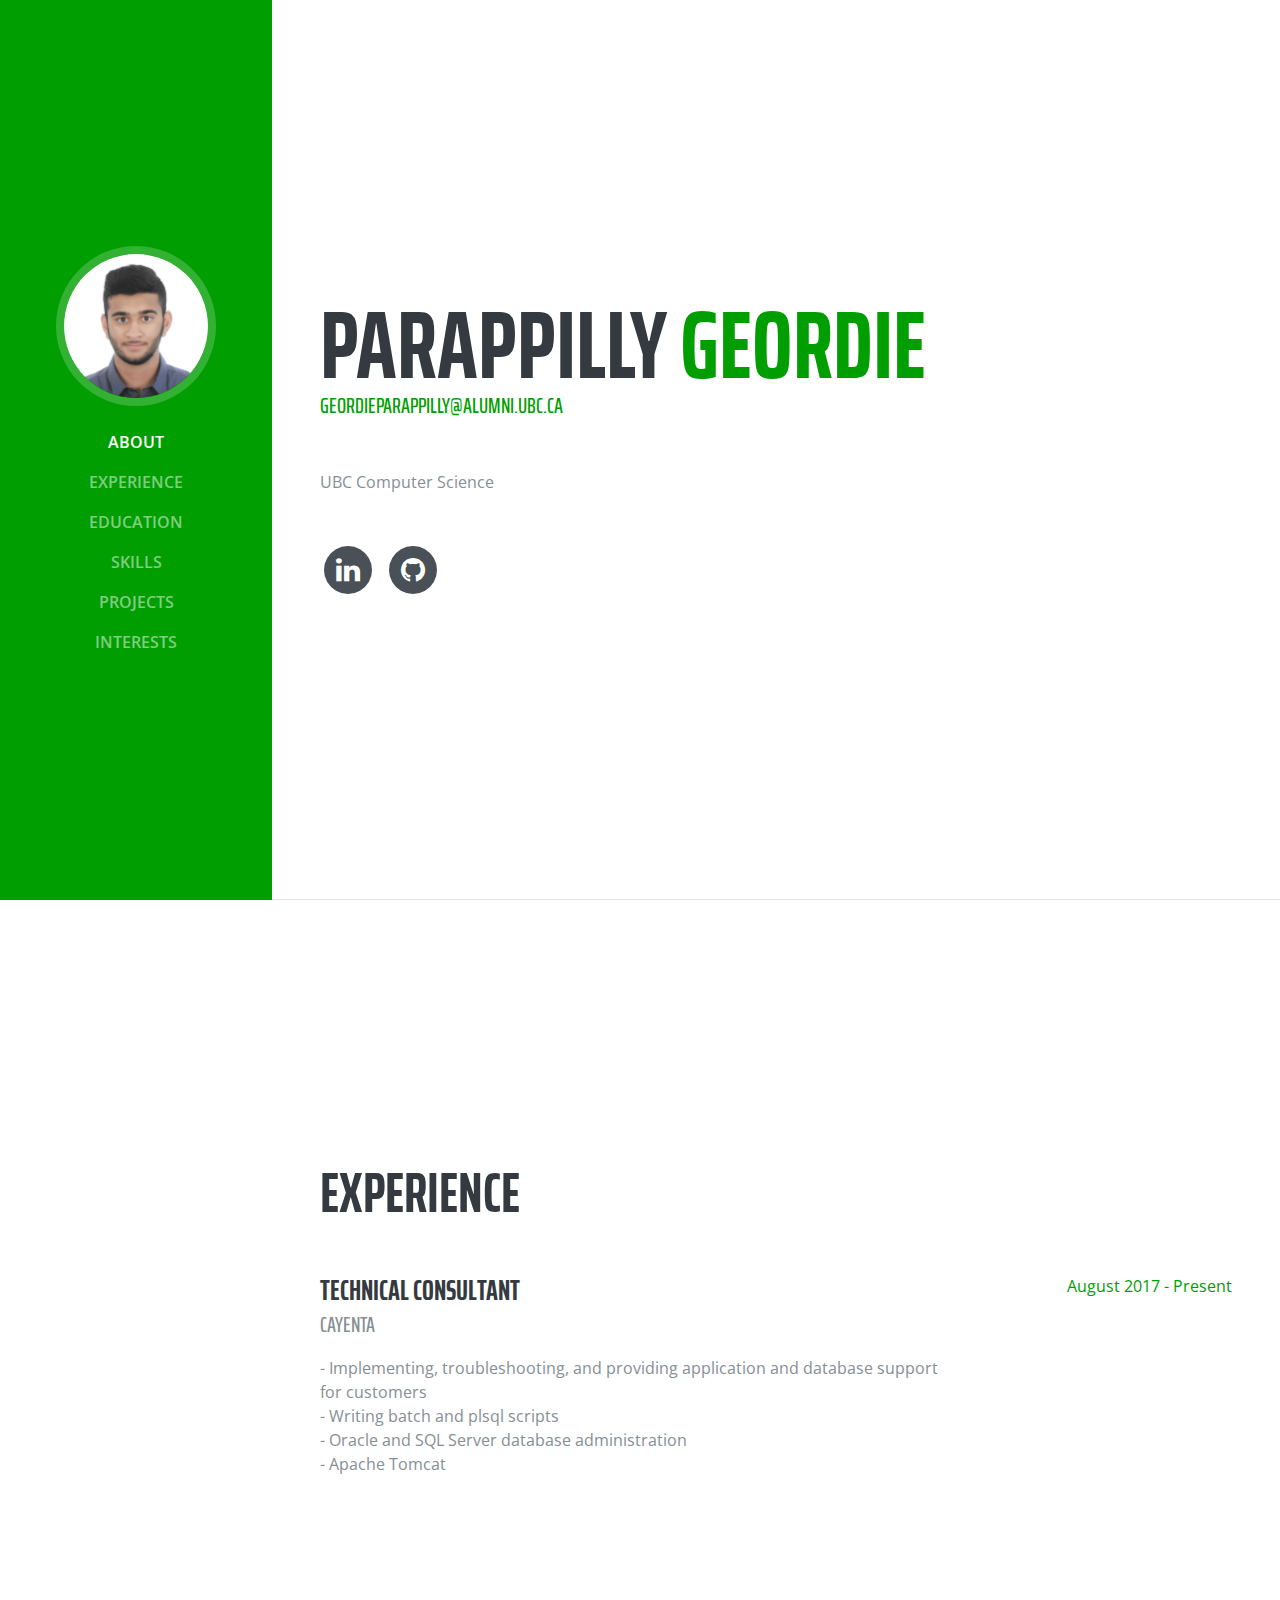
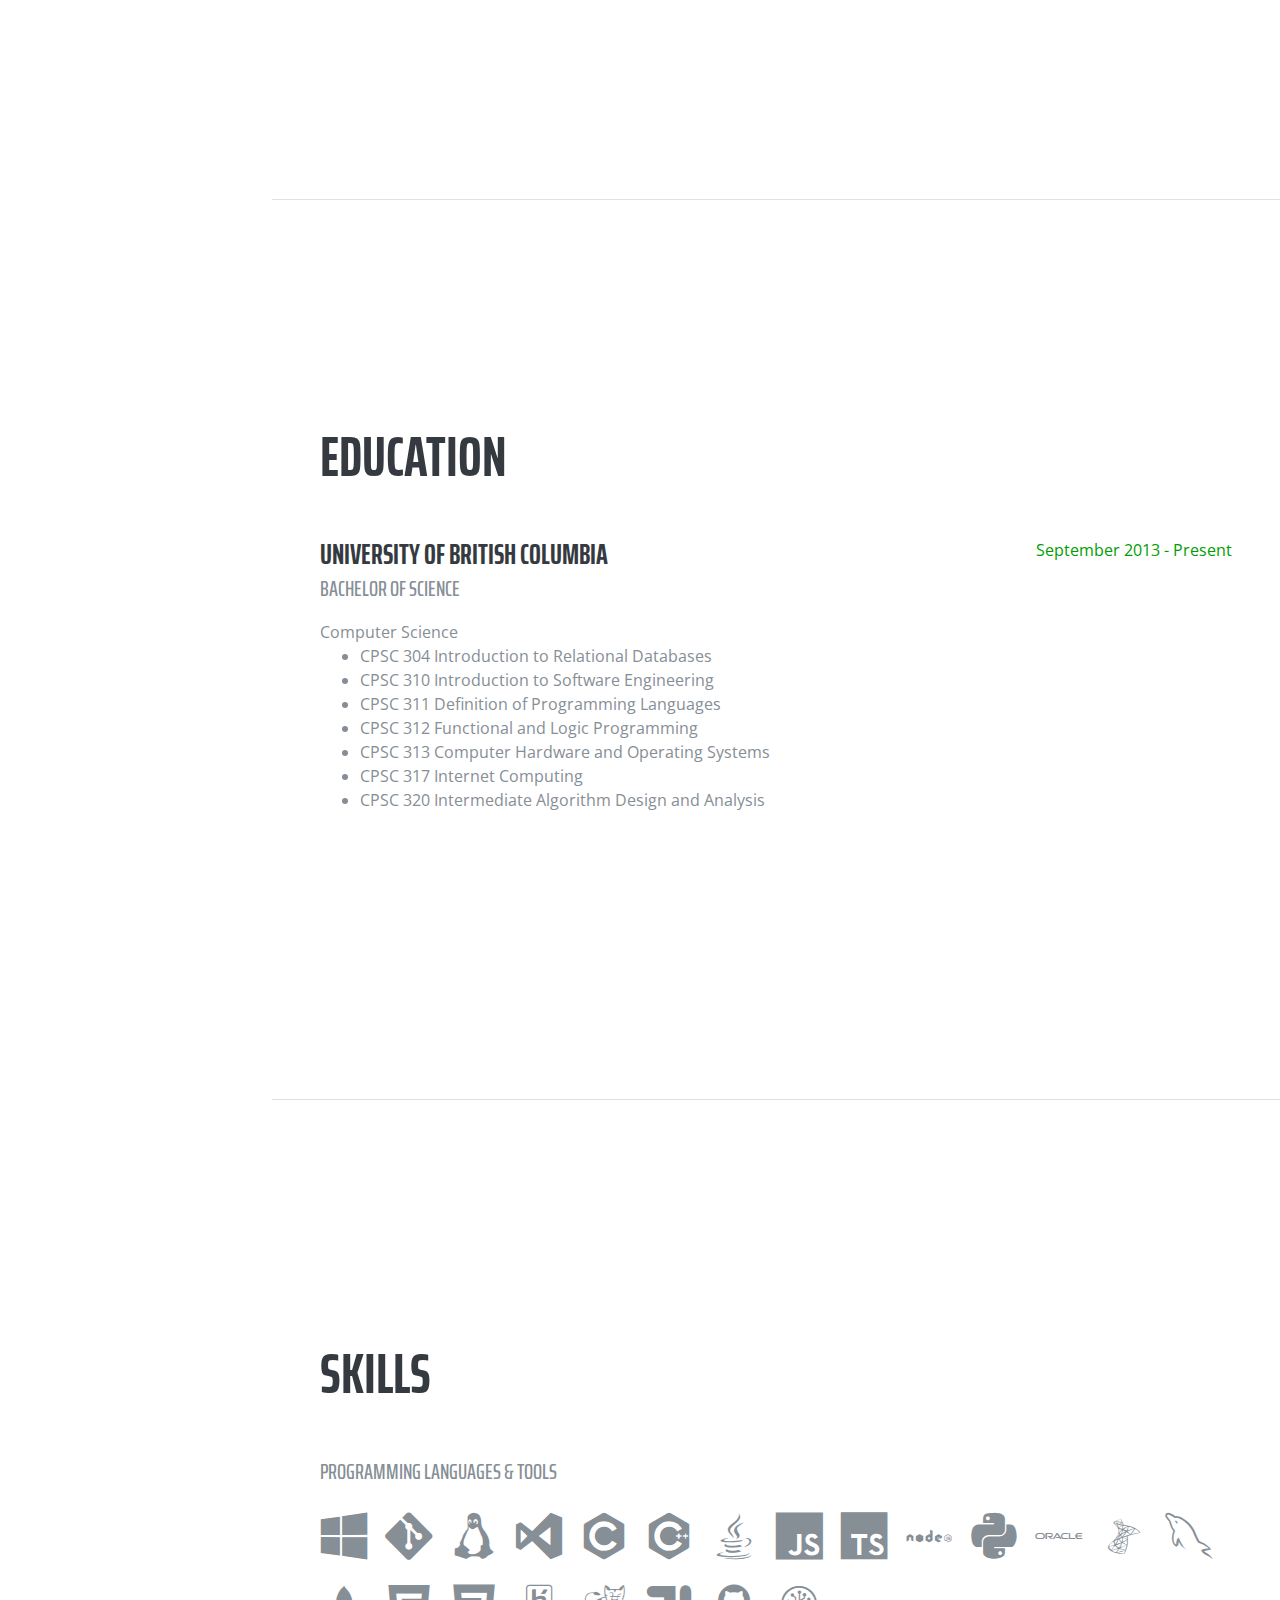
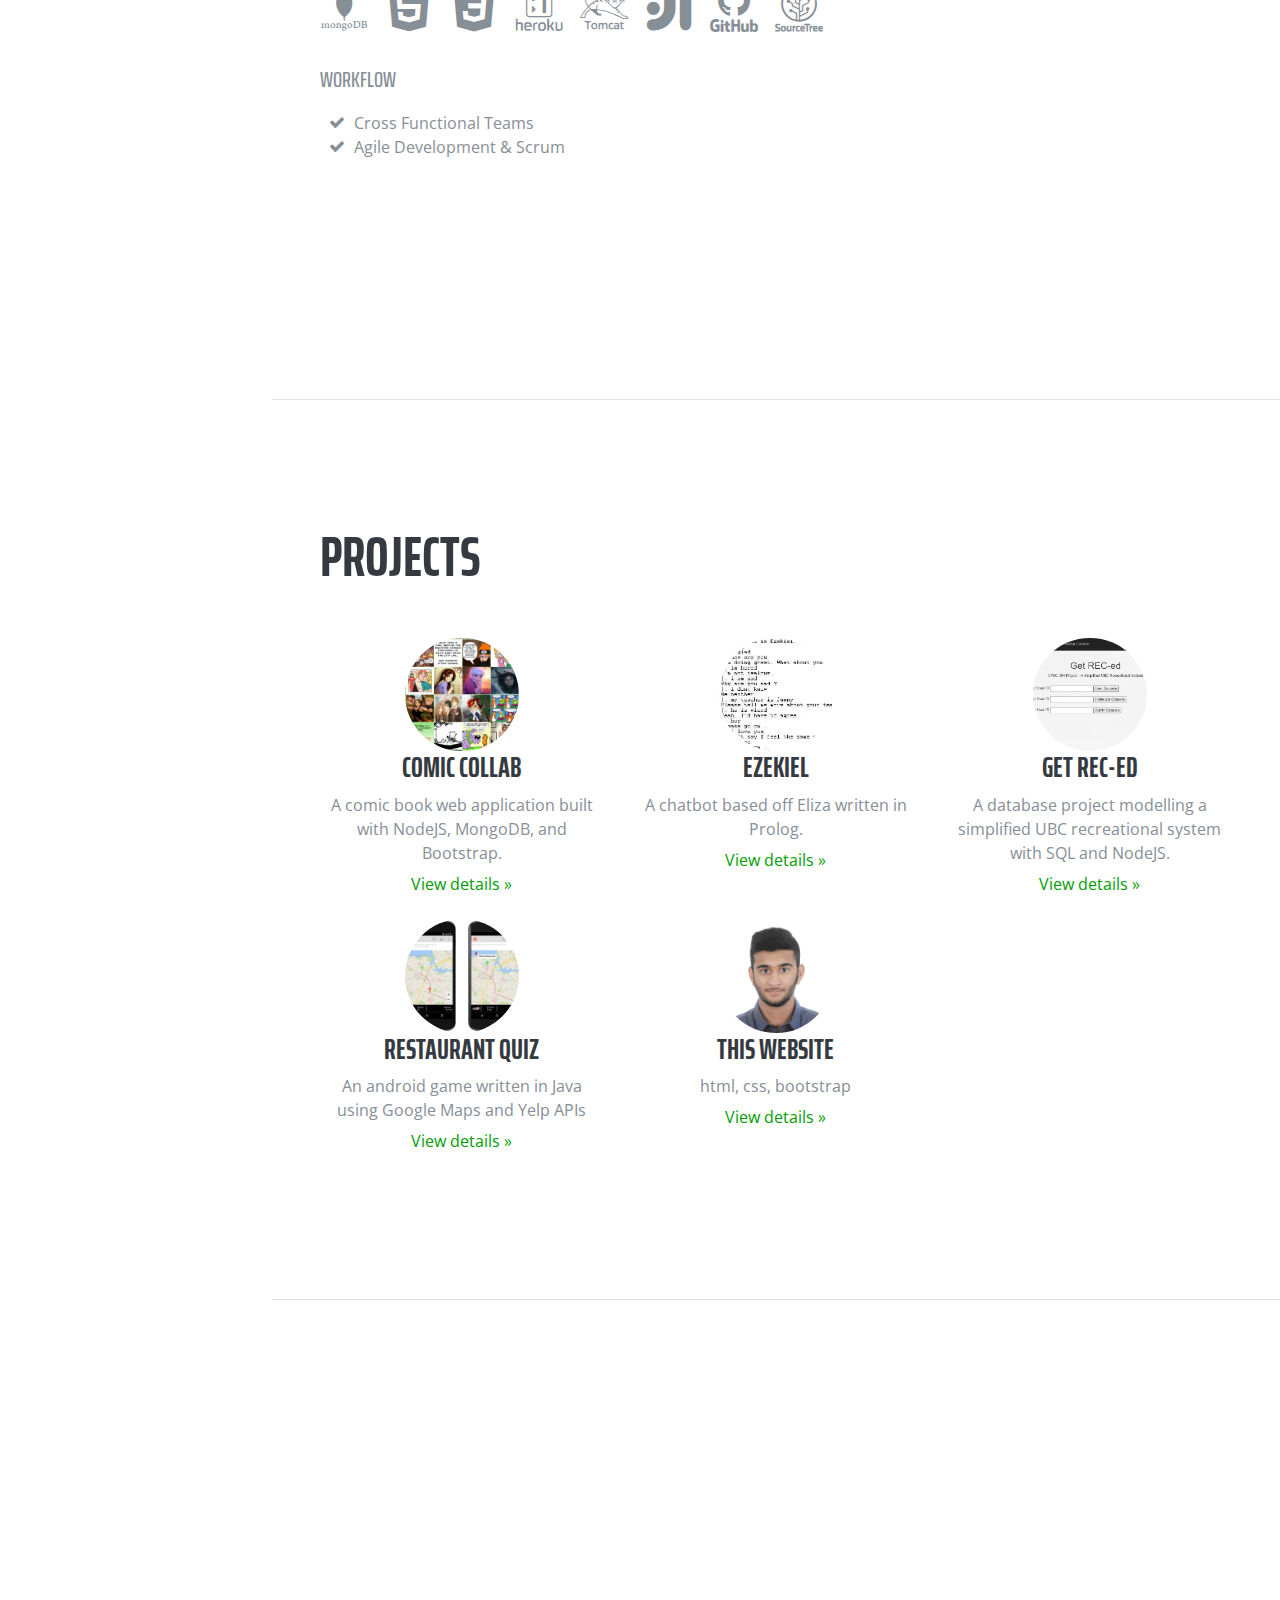
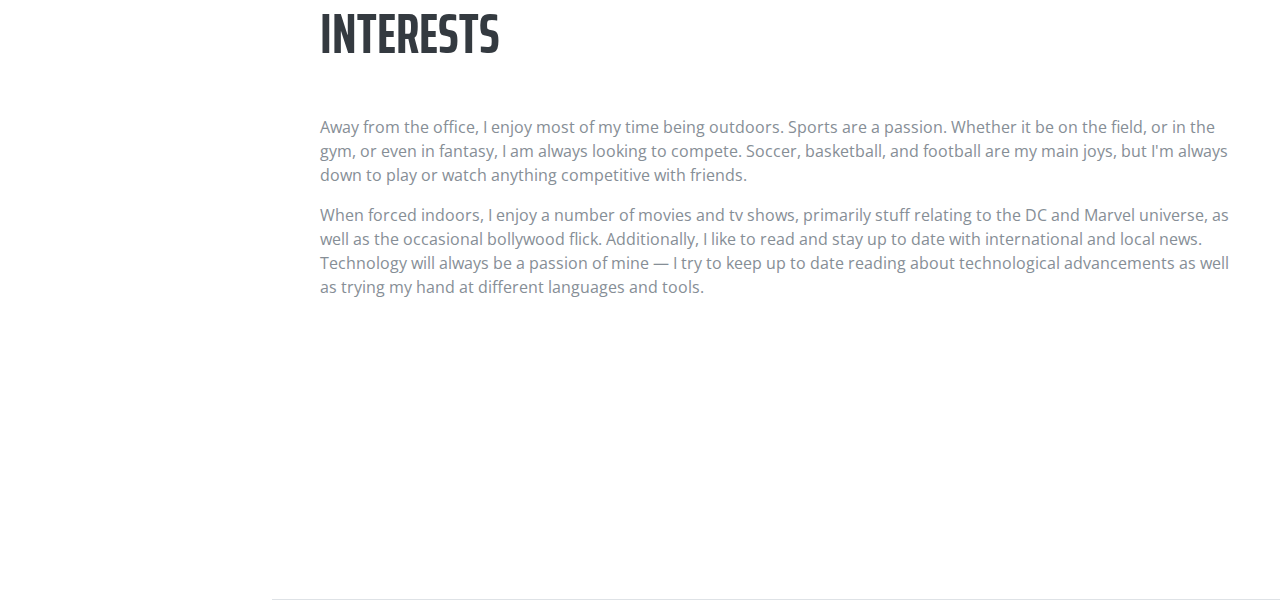
==== commit 6bd05b03: "done" ====
--- a/index.html
+++ b/index.html
@@ -38,8 +38,7 @@
         <img class="img-fluid img-profile rounded-circle mx-auto mb-2" src="pictures/squareportrait.jpeg" alt="">
       </span>
     </a>
-    <button class="navbar-toggler" type="button" data-toggle="collapse" data-target="#navbarSupportedContent" aria-controls="navbarSupportedContent"
-      aria-expanded="false" aria-label="Toggle navigation">
+    <button class="navbar-toggler" type="button" data-toggle="collapse" data-target="#navbarSupportedContent" aria-controls="navbarSupportedContent" aria-expanded="false" aria-label="Toggle navigation">
       <span class="navbar-toggler-icon"></span>
     </button>
     <div class="collapse navbar-collapse" id="navbarSupportedContent">
@@ -125,7 +124,6 @@
     <section class="resume-section p-3 p-lg-5 d-flex flex-column" id="education">
       <div class="my-auto">
         <h2 class="mb-5">Education</h2>
-
         <div class="resume-item d-flex flex-column flex-md-row mb-5">
           <div class="resume-content mr-auto">
             <h3 class="mb-0">University of British Columbia</h3>
@@ -145,14 +143,13 @@
             <span class="text-primary">September 2013 - Present</span>
           </div>
         </div>
-
-      </div>
-    </section>
+      </div>
+    </section>
+
 
     <section class="resume-section p-3 p-lg-5 d-flex flex-column" id="skills">
       <div class="my-auto">
         <h2 class="mb-5">Skills</h2>
-
         <div class="subheading mb-3">Programming Languages &amp; Tools</div>
         <ul class="list-inline list-icons">
           <li class="list-inline-item">
@@ -222,70 +219,14 @@
           <li class="list-inline-item">
             <i class="devicon-sourcetree-plain-wordmark"></i>
           </li>
-          <!--
-          <br>
-          <li class="list-inline-item">
-            <i class="devicons devicons-windows"></i>
-          </li>
-          <li class="list-inline-item">
-            <i class="devicons devicons-git"></i>
-          </li>
-          <li class="list-inline-item">
-            <i class="devicons devicons-ubuntu"></i>
-          </li>
-          <li class="list-inline-item">
-            <i class="devicons devicons-visualstudio"></i>
-          </li>
-          <li class="list-inline-item">
-            <i class="devicons devicons-intellij"></i>
-          </li>
-          <li class="list-inline-item">
-            <i class="devicons devicons-javascript"></i>
-          </li>
-          <li class="list-inline-item">
-            <i class="devicons devicons-java"></i>
-          </li>
-          <li class="list-inline-item">
-            <i class="devicons devicons-python"></i>
-          </li>
-          <li class="list-inline-item">
-            <i class="devicons devicons-nodejs"></i>
-          </li>
-          <li class="list-inline-item">
-            <i class="devicons devicons-prolog"></i>
-          </li>
-          <li class="list-inline-item">
-            <i class="devicons devicons-msql_server"></i>
-          </li>
-          <li class="list-inline-item">
-            <i class="devicons devicons-mysql"></i>
-          </li>
-          <li class="list-inline-item">
-            <i class="devicons devicons-mongodb"></i>
-          </li>
-          <li class="list-inline-item">
-            <i class="devicons devicons-jira"></i>
-          </li>
-          <li class="list-inline-item">
-            <i class="devicons devicons-heroku"></i>
-          </li>
-          <li class="list-inline-item">
-            <i class="devicons devicons-html5"></i>
-          </li>
-          <li class="list-inline-item">
-            <i class="devicons devicons-css3"></i>
-          </li>
-        -->
         </ul>
 
         <div class="subheading mb-3">Workflow</div>
         <ul class="fa-ul mb-0">
           <li>
-            <i class="fa-li fa fa-check"></i>
-            Cross Functional Teams</li>
+            <i class="fa-li fa fa-check"></i>Cross Functional Teams</li>
           <li>
-            <i class="fa-li fa fa-check"></i>
-            Agile Development &amp; Scrum</li>
+            <i class="fa-li fa fa-check"></i>Agile Development &amp; Scrum</li>
         </ul>
       </div>
     </section>
@@ -295,72 +236,66 @@
         <h2 class="mb-5">Projects</h2>
         <div class="row">
           <div class="col-lg-4" align="center">
-            <a href="http://comiccollab.heroku.com/">
-              <img class="rounded-circle" src="pictures/comiccollab.jpg" width="40%" height="auto">
-            </a>
+            <a href="http://comiccollab.heroku.com/"><img class="rounded-circle" src="pictures/comiccollab.jpg" width="40%" height="auto"></a>
             <h3>Comic Collab</h3>
-            <p>A comic book web application built with NodeJS, MongoDB, and Bootstrap.</p>
-            <p>
-              <a class="btn btn-default" href="https://github.com/gparappilly/Comic-Collab" role="button">View details &raquo;</a>
-            </p>
-          </div>
-
-          <div class="col-lg-4" align="center">
-            <img class="rounded-circle" src="pictures/ezekiel.jpg" width=40% " height="auto ">
-                  <h3>Ezekiel</h3>
-                  <p>A chatbot based off Eliza written in Prolog.</p>
-                  <p><a class="btn btn-default " href="https://github.com/gparappilly/ezekiel " role="button ">View details &raquo;</a></p>
-                </div>
-
-                <div class="col-lg-4 " align="center ">
-                  <a href="http://cpsc304.herokuapp.com/ "><img class="rounded-circle " src="pictures/cpsc304.jpg
-              " width="40% " height="auto "></a>
-                  <h3>Get REC-ed</h3>
-                  <p>A database project modelling a simplified UBC recreational system with SQL and NodeJS. </p>
-                  <p><a class="btn btn-default " href="https://github.com/gparappilly/CPSC304Project " role="button ">View details &raquo;</a></p>
-                </div>
-              </div>
-
-              <div class="row ">
-                  <div class="col-lg-4 " align="center ">
-                    <img class="rounded-circle " src="pictures/restaurantquiz.jpg " width="40% " height="auto ">
-                    <h3>Restaurant Quiz</h3>
-                    <p>An android game written in Java using Google Maps and Yelp APIs</p>
-                    <p><a class="btn btn-default " href="https://github.com/gparappilly/RestaurantQuiz " role="button ">View details &raquo;</a></p>
-                  </div>
-                  <!-- /.col-lg-4 -->
-                  <div class="col-lg-4 " align="center ">
-                    <a href="# "><img class="rounded-circle " src="pictures/squareportrait.jpeg " width="40% " height="auto "></a>
-                    <h3>This Website</h3>
-                    <p>lol</p>
-                    <p><a class="btn btn-default " href="https://github.com/gparappilly/gparappilly.github.io " role="button ">View details &raquo;</a></p>
-                  </div>
-                </div>
-
-
-          </div>
-        </section>
+            <p>A comic book web application built with NodeJS, MongoDB, and Bootstrap.
+              <br><a class="btn btn-default" href="https://github.com/gparappilly/Comic-Collab" role="button">View details &raquo;</a>
+            </p>
+          </div>
+          <div class="col-lg-4" align="center">
+            <img class="rounded-circle" src="pictures/ezekiel.jpg" width=40%" height="auto">
+            <h3>Ezekiel</h3>
+            <p>A chatbot based off Eliza written in Prolog.
+              <br><a class="btn btn-default" href="https://github.com/gparappilly/ezekiel" role="button">View details &raquo;</a>
+            </p>
+          </div>
+          <div class="col-lg-4" align="center">
+            <a href="http://cpsc304.herokuapp.com/"><img class="rounded-circle" src="pictures/cpsc304.jpg" width="40%" height="auto"></a>
+            <h3>Get REC-ed</h3>
+            <p>A database project modelling a simplified UBC recreational system with SQL and NodeJS.
+              <br><a class="btn btn-default" href="https://github.com/gparappilly/CPSC304Project" role="button">View details &raquo;</a>
+            </p>
+          </div>
+        </div>
+        <div class="row">
+          <div class="col-lg-4" align="center">
+            <img class="rounded-circle" src="pictures/restaurantquiz.jpg" width="40%" height="auto">
+            <h3>Restaurant Quiz</h3>
+            <p>An android game written in Java using Google Maps and Yelp APIs
+              <br><a class="btn btn-default" href="https://github.com/gparappilly/RestaurantQuiz" role="button">View details &raquo;</a>
+            </p>
+          </div>
+          <div class="col-lg-4" align="center">
+            <a href="#"><img class="rounded-circle" src="pictures/squareportrait.jpeg" width="40%" height="auto"></a>
+            <h3>This Website</h3>
+            <p>html, css, bootstrap
+              <br><a class="btn btn-default" href="https://github.com/gparappilly/gparappilly.github.io" role="button">View details &raquo;</a>
+            </p>
+          </div>
+        </div>
+      </div>
+    </section>
       
-      <section class="resume-section p-3 p-lg-5 d-flex flex-column " id="interests ">
-        <div class="my-auto ">
-          <h2 class="mb-5 ">Interests</h2>
-          <p>Away from the office, I enjoy most of my time being outdoors. Sports are a passion. Whether it be on the field, or in the gym, or even in fantasy, I am always looking to compete. Soccer, basketball, and football are my main joys, but I'm always down to play or watch anything competitive with friends.</p>
-          <p class="mb-0 ">When forced indoors, I enjoy a number of movies and tv shows, primarily stuff relating to the DC and Marvel universe, as well as the occasional bollywood flick. Additionally, I like to read and stay up to date with international and local news. Technology will always be a passion of mine — I try to keep up to date reading about technological advancements as well as trying my hand at different languages and tools.</p>
-        </div>
-      </section>
+    <section class="resume-section p-3 p-lg-5 d-flex flex-column" id="interests">
+      <div class="my-auto">
+        <h2 class="mb-5">Interests</h2>
+        <p>Away from the office, I enjoy most of my time being outdoors. Sports are a passion. Whether it be on the field, or in the gym, or even in fantasy, I am always looking to compete. Soccer, basketball, and football are my main joys, but I'm always down to play or watch anything competitive with friends.</p>
+        <p class="mb-0">When forced indoors, I enjoy a number of movies and tv shows, primarily stuff relating to the DC and Marvel universe, as well as the occasional bollywood flick. Additionally, I like to read and stay up to date with international and local news. Technology will always be a passion of mine — I try to keep up to date reading about technological advancements as well as trying my hand at different languages and tools.</p>
+      </div>
+    </section>
 
 
     </div>
 
     <!-- Bootstrap core JavaScript -->
-    <script src="vendor/jquery/jquery.min.js "></script>
-    <script src="vendor/bootstrap/js/bootstrap.bundle.min.js "></script>
+    <script src="vendor/jquery/jquery.min.js"></script>
+    <script src="vendor/bootstrap/js/bootstrap.bundle.min.js"></script>
 
     <!-- Plugin JavaScript -->
-    <script src="vendor/jquery-easing/jquery.easing.min.js "></script>
+    <script src="vendor/jquery-easing/jquery.easing.min.js"></script>
 
     <!-- Custom scripts for this template -->
-    <script src="js/resume.min.js "></script>
+    <script src="js/resume.min.js"></script>
 
   </body>
 
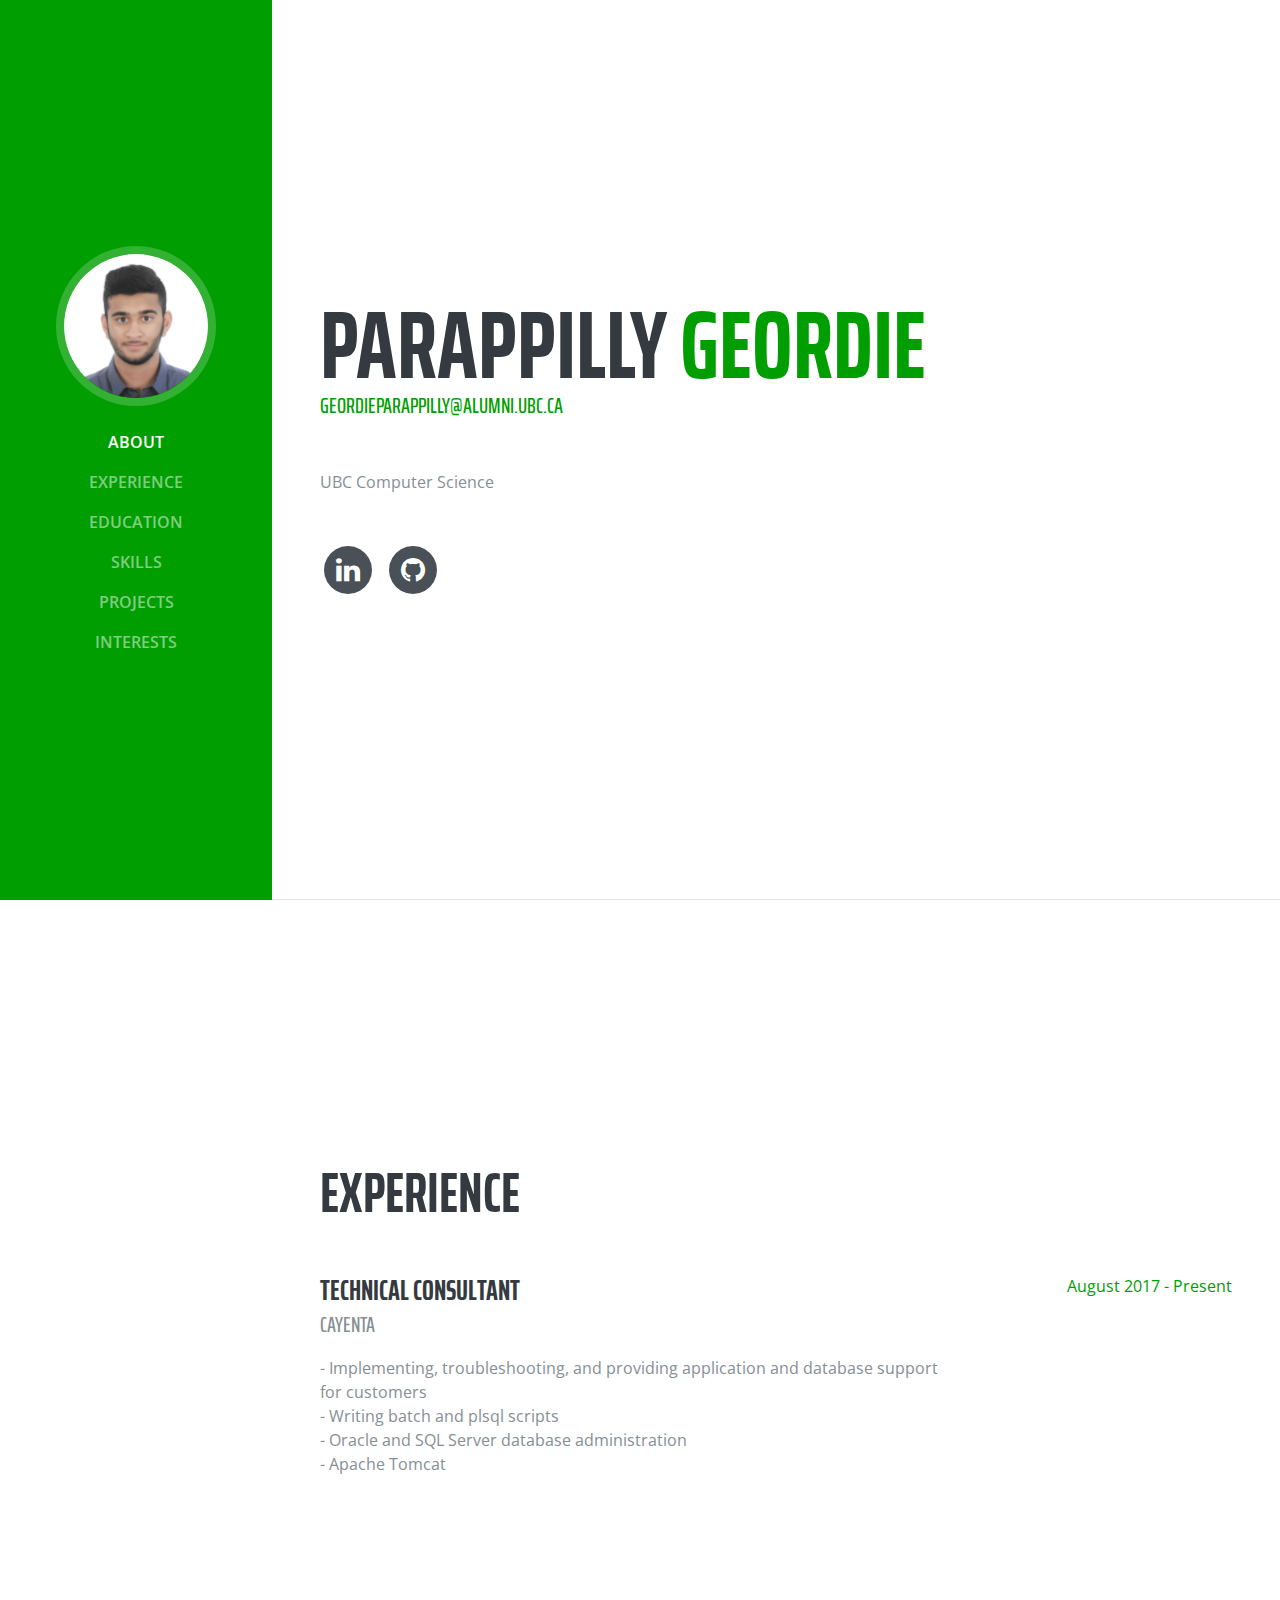
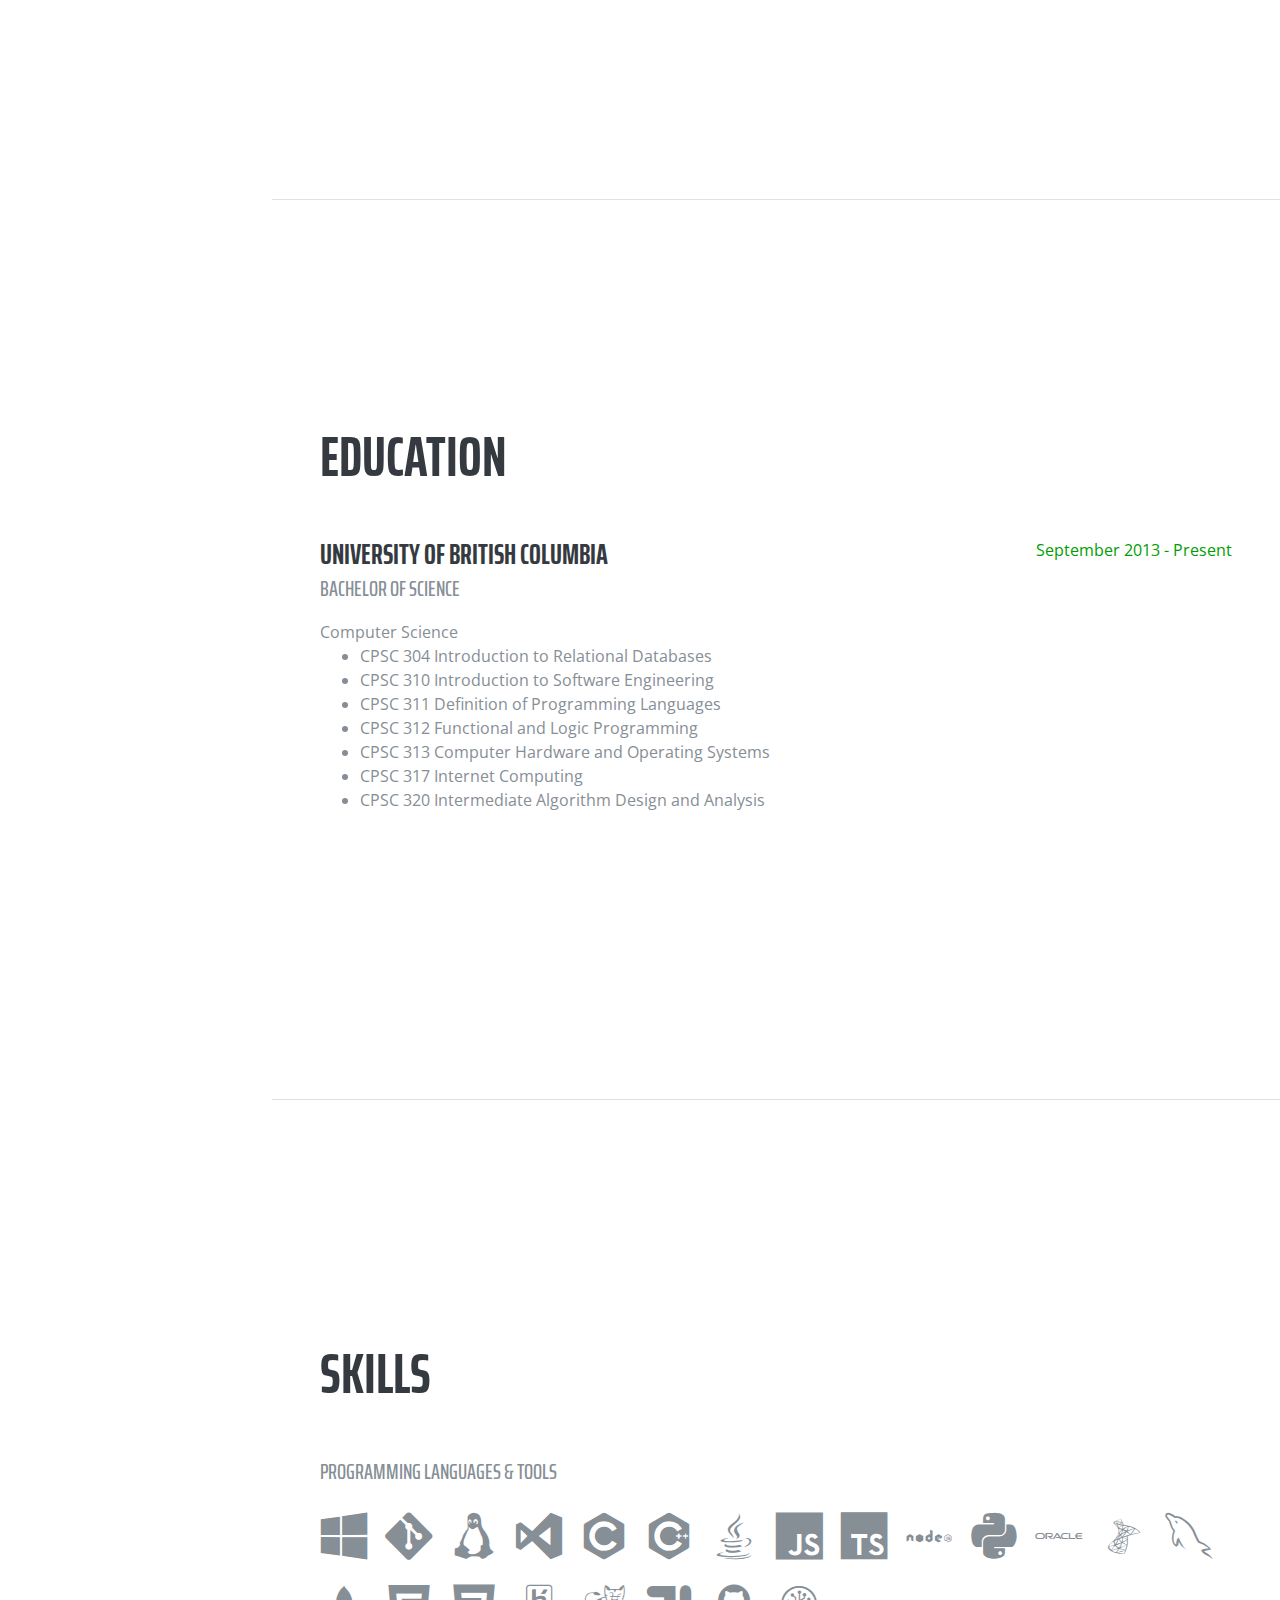
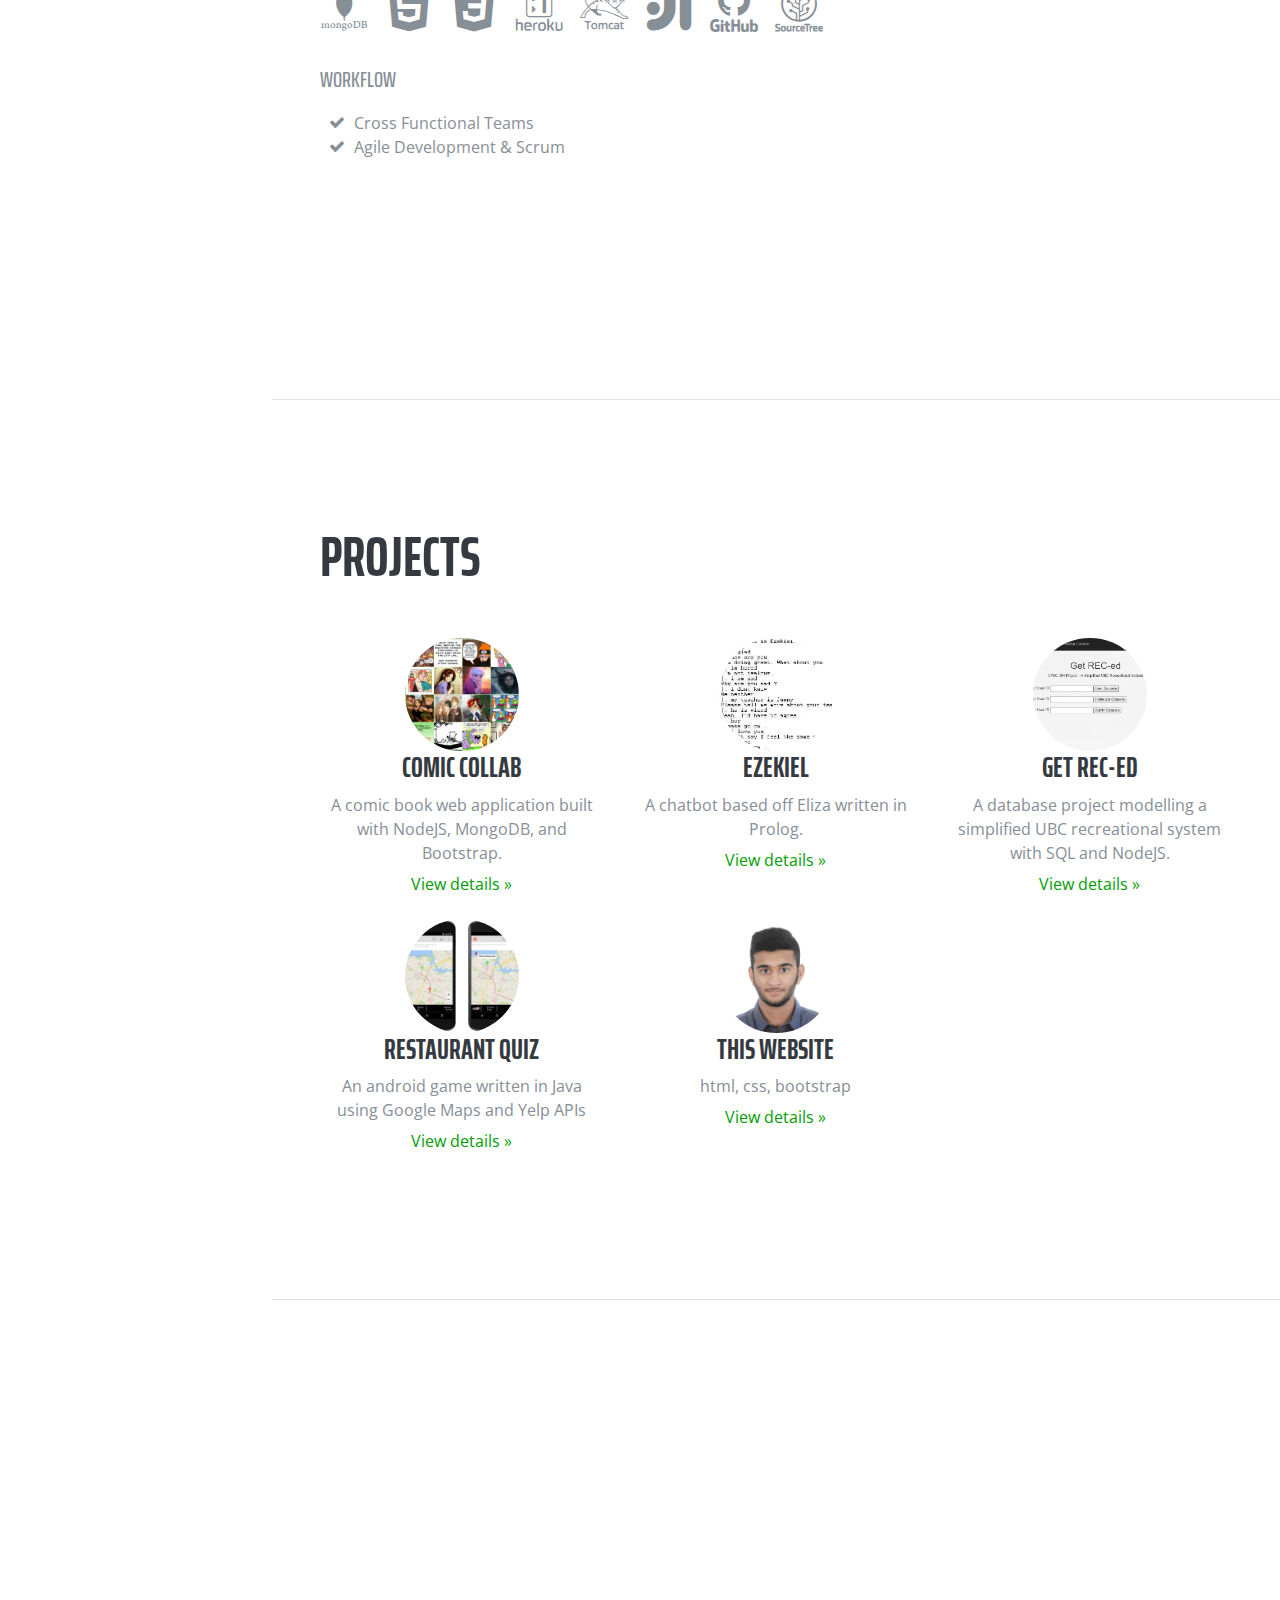
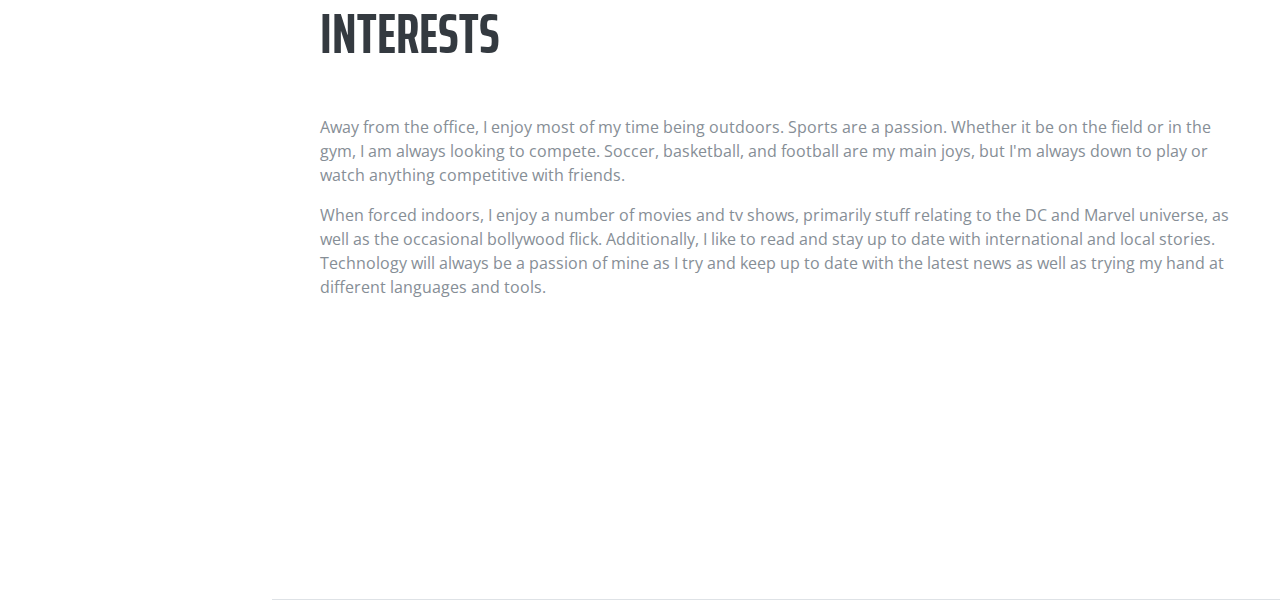
==== commit a09a6ac6: "done" ====
--- a/index.html
+++ b/index.html
@@ -279,8 +279,8 @@
     <section class="resume-section p-3 p-lg-5 d-flex flex-column" id="interests">
       <div class="my-auto">
         <h2 class="mb-5">Interests</h2>
-        <p>Away from the office, I enjoy most of my time being outdoors. Sports are a passion. Whether it be on the field, or in the gym, or even in fantasy, I am always looking to compete. Soccer, basketball, and football are my main joys, but I'm always down to play or watch anything competitive with friends.</p>
-        <p class="mb-0">When forced indoors, I enjoy a number of movies and tv shows, primarily stuff relating to the DC and Marvel universe, as well as the occasional bollywood flick. Additionally, I like to read and stay up to date with international and local news. Technology will always be a passion of mine — I try to keep up to date reading about technological advancements as well as trying my hand at different languages and tools.</p>
+        <p>Away from the office, I enjoy most of my time being outdoors. Sports are a passion. Whether it be on the field or in the gym, I am always looking to compete. Soccer, basketball, and football are my main joys, but I'm always down to play or watch anything competitive with friends.</p>
+        <p class="mb-0">When forced indoors, I enjoy a number of movies and tv shows, primarily stuff relating to the DC and Marvel universe, as well as the occasional bollywood flick. Additionally, I like to read and stay up to date with international and local stories. Technology will always be a passion of mine as I try and keep up to date with the latest news as well as trying my hand at different languages and tools.</p>
       </div>
     </section>
 
